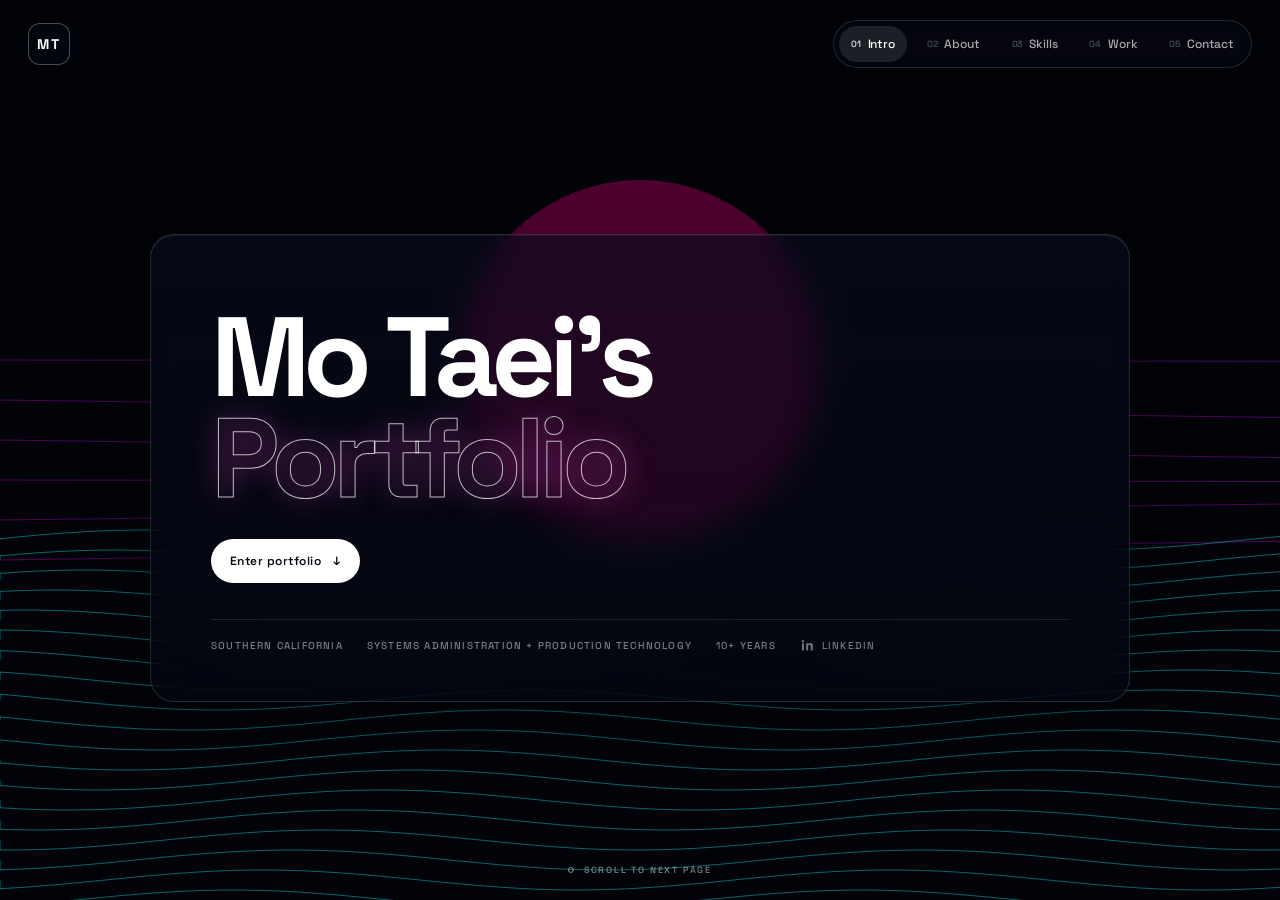
==== index.html @ 0216a967 "Update index.html" ====
<!DOCTYPE html>
<html lang="en">
<head>
  <meta charset="UTF-8">
  <meta name="viewport" content="width=device-width, initial-scale=1.0, viewport-fit=cover">
  <meta name="theme-color" content="#03040b">
  <meta name="description" content="Mo Taei's portfolio. Systems administration, creative technology, and production infrastructure.">
  <link rel="icon" href="favicon.ico" type="image/x-icon">
  <title>Mo Taei | Portfolio</title>
  <link rel="preconnect" href="https://fonts.googleapis.com">
  <link rel="preconnect" href="https://fonts.gstatic.com" crossorigin>
  <link href="https://fonts.googleapis.com/css2?family=DM+Sans:wght@400;500;600;700&family=Space+Grotesk:wght@400;500;600;700&display=swap" rel="stylesheet">
  <link rel="stylesheet" href="styles.css">
</head>
<body>
  <nav class="nav" aria-label="Primary navigation">
    <a class="nav-brand" href="#intro" aria-label="Mo Taei home">MT</a>
    <div class="nav-pages">
      <a class="active" href="#intro"><span>01</span>Intro</a>
      <a href="#about"><span>02</span>About</a>
      <a href="#skills"><span>03</span>Skills</a>
      <a href="#portfolio"><span>04</span>Work</a>
      <a href="#contact"><span>05</span>Contact</a>
    </div>
  </nav>

  <main class="container">
    <section class="section hero-section" id="intro">
      <canvas class="bgCanvas" data-bgtype="retrowaveIntro"></canvas>
      <div class="hero-card glass-card">
        <h1>Mo Taei's<br><em>Portfolio</em></h1>
        <div class="hero-links">
          <a class="btn btn-primary" href="#about">Enter portfolio <span>↓</span></a>
        </div>
        <div class="hero-footer"><span>Southern California</span><span>Systems Administration + Production Technology</span><span>10+ years</span><a class="linkedin-mini" href="https://www.linkedin.com/in/mtaei" target="_blank" rel="noopener" aria-label="LinkedIn"><svg viewBox="0 0 24 24" aria-hidden="true"><path d="M6.2 8.2H3.1V20h3.1V8.2ZM4.65 3.1a1.9 1.9 0 1 0 0 3.8 1.9 1.9 0 0 0 0-3.8ZM20.9 13.1c0-3.55-1.9-5.2-4.45-5.2-2.05 0-2.95 1.13-3.46 1.92V8.2H9.9V20H13v-6.04c0-1.59.3-3.13 2.27-3.13 1.94 0 1.97 1.82 1.97 3.25V20h3.1l.01-6.9Z"/></svg><span>LinkedIn</span></a></div>
      </div>
      <div class="page-cue"><span></span>SCROLL TO NEXT PAGE</div>
    </section>

    <section class="section about-section" id="about">
      <canvas class="bgCanvas" data-bgtype="quarterNeonWaves"></canvas>
      <div class="content-wrap about-grid">
        <div class="about-card glass-card reveal">
          <h2>About</h2>
          <p>Technology operations professional with nearly a decade of IT and technical support experience, including 5 years supporting production at DreamWorks Animation and current experience in the game industry with Take-Two Interactive (2K Games &amp; Zynga).</p>
          <p>
          My work has supported production across major DreamWorks Animation features,
          including <strong>The Bad Guys</strong>, <strong>Puss in Boots: The Last Wish</strong>,
          <strong>Ruby Gillman: Teenage Kraken</strong>, <strong>Trolls Band Together</strong>,
          <strong>Orion and the Dark</strong>, <strong>Kung Fu Panda 4</strong>,
          <strong>The Wild Robot</strong>, and <strong>The Bad Guys 2</strong>.
          I also contributed to an internal early storyboard preview and review for
          <strong>Shrek 5</strong>.
          </p>
          <p></p>
        </div>
        <div class="resume-card glass-card reveal">
          <div class="card-header"><strong>RESUME</strong></div>
          <iframe title="Resume preview" src="https://drive.google.com/file/d/1kXZ4fRPHzwVYPoiwU6MdOH0JkMkgQlUK/preview"></iframe>
        </div>
      </div>
      <div class="page-cue"><span></span>SKILLS</div>
    </section>

    <section class="section skills-section" id="skills">
      <canvas class="bgCanvas" data-bgtype="storybookSky"></canvas>
      <div class="content-wrap">
        <div class="skills-top reveal">
          <div>
            <h2>Skills</h2>
          </div>
        </div>
        <div class="skills-grid reveal">
          <article class="skill-card"><div class="skill-icon">⌘</div><div><h3>Systems</h3><p>Linux · Windows · macOS · Group Policy · Patch Management · JAMF · SCCM</p></div></article>
          <article class="skill-card"><div class="skill-icon">&lt;/&gt;</div><div><h3>Automation</h3><p>Python · PowerShell · Bash · C++ · Scripting · Workflow optimization</p></div></article>
          <article class="skill-card"><div class="skill-icon cloud-mark">☁</div><div><h3>Cloud</h3><p>AWS · Azure · Cloud administration · Identity · Migrations</p></div></article>
          <article class="skill-card"><div class="skill-icon">✦</div><div><h3>Creative Tech</h3><p>Unreal Engine · Maya · Houdini · Photoshop · Premiere Pro</p></div></article>
          <article class="skill-card"><div class="skill-icon">◫</div><div><h3>Web</h3><p>HTML · CSS · JavaScript · Responsive UI · Interactive experiences</p></div></article>
          <article class="skill-card"><div class="skill-icon">▣</div><div><h3>Production</h3><p>Confluence · Jira · Video pipelines · Studio support · Incident response</p></div></article>
        </div>
      </div>
      <div class="page-cue"><span></span>WORK</div>
    </section>

    <section class="section portfolio-section" id="portfolio">
      <div class="work-exhibit">
        <div class="work-title reveal"><h2>Work</h2></div>
        <div class="screening-room reveal">
          <article class="screen-card">
            <div class="screen-frame">
              <div class="screen-media"><iframe title="Environment Unreal project" src="https://www.youtube.com/embed/5TjLQM7S_hY" allowfullscreen></iframe></div>
            </div>
            <div class="screen-caption"><strong>Environment / Unreal</strong><span>01</span></div>
          </article>
          <article class="screen-card">
            <div class="screen-frame">
              <div class="screen-media"><iframe title="Creative pipeline project" src="https://www.youtube.com/embed/Mz3if2iNJPg" allowfullscreen></iframe></div>
            </div>
            <div class="screen-caption"><strong>Creative Pipeline</strong><span>02</span></div>
          </article>
          <article class="screen-card">
            <div class="screen-frame">
              <div class="screen-media"><iframe title="Technical experiment project" src="https://www.youtube.com/embed/zhL6NqpCXuE" allowfullscreen></iframe></div>
            </div>
            <div class="screen-caption"><strong>Technical Experiment</strong><span>03</span></div>
          </article>
        </div>
      </div>
      <div class="page-cue"><span></span>CONTACT</div>
    </section>

    <section class="section contact-section" id="contact">
      <canvas class="bgCanvas" data-bgtype="floatingPolys"></canvas>
      <div class="content-wrap contact-grid">
        <div class="contact-card glass-card reveal">
          <div class="contact-orbit" aria-hidden="true"><span></span><span></span><span></span></div>
          <h2>Contact</h2>
          <p class="contact-lede">Southern California · systems, production technology</p>
          <div class="contact-links">
            <a href="mailto:mtaei@icloud.com"><span>EMAIL</span><strong>mtaei@icloud.com</strong>↗</a>
            <a href="tel:+19495477659"><span>PHONE</span><strong>+1 (949) 547-7659</strong>↗</a>
            <a href="https://www.linkedin.com/in/mtaei" target="_blank" rel="noopener"><span>LINKEDIN</span><strong>linkedin.com/in/mtaei</strong>↗</a>
          </div>
        </div>
        <div class="map-card glass-card reveal">
          <div class="card-header"><strong>SOUTHERN CALIFORNIA</strong><span>BASE</span></div>
          <iframe title="Map of Los Angeles" src="https://maps.google.com/maps?q=Los%20Angeles&t=&z=10&ie=UTF8&iwloc=&output=embed"></iframe>
          <div class="map-note"><span></span> OPEN TO INTERESTING WORK</div>
        </div>
      </div>
    </section>

    <section class="section easter-section" id="easteregg" aria-label="Easter egg">
      <canvas id="tunnelCanvas"></canvas>
      <div class="egg-banner" role="group" aria-label="Tunnel speed controls">
        <button type="button" data-tunnel-control="slow" aria-label="Make the tunnel slower">← SLOWER</button>
        <span aria-hidden="true">SPEED</span>
        <button type="button" data-tunnel-control="fast" aria-label="Make the tunnel faster">FASTER →</button>
      </div>
    </section>
  </main>
  <script src="script.js"></script>
</body>
</html>
---- styles.css ----
*{margin:0;padding:0;box-sizing:border-box}
html,body{width:100%;height:100%;overflow:hidden;background:#03040b;color:#fff;font-family:'DM Sans',system-ui,sans-serif}
body{letter-spacing:-.01em}
a{color:inherit;text-decoration:none}
.container{height:100vh;width:100%;scroll-snap-type:y mandatory;overflow-y:auto;scroll-behavior:smooth}
.container::-webkit-scrollbar{width:7px}.container::-webkit-scrollbar-track{background:rgba(0,0,0,.2)}.container::-webkit-scrollbar-thumb{background:rgba(255,255,255,.2);border-radius:99px}
.section{position:relative;width:100vw;height:100vh;min-height:100vh;scroll-snap-align:start;display:flex;align-items:center;justify-content:center;overflow:hidden}
.bgCanvas{position:absolute;inset:0;width:100%;height:100%;z-index:0}
.nav{position:fixed;left:28px;right:28px;top:20px;z-index:50;height:48px;display:flex;align-items:center;justify-content:space-between;pointer-events:none}
.nav>*{pointer-events:auto}.nav-brand{width:42px;height:42px;border:1px solid rgba(255,255,255,.28);display:grid;place-items:center;border-radius:12px;background:rgba(6,10,24,.45);backdrop-filter:blur(14px);font:700 14px 'Space Grotesk',sans-serif;letter-spacing:.12em;box-shadow:0 8px 30px rgba(0,0,0,.2)}
.nav-pages{display:flex;gap:8px;padding:5px;background:rgba(7,10,23,.45);border:1px solid rgba(255,255,255,.13);border-radius:999px;backdrop-filter:blur(14px);box-shadow:0 12px 35px rgba(0,0,0,.2)}
.nav-pages a{font:500 12px 'Space Grotesk',sans-serif;color:rgba(255,255,255,.66);padding:10px 12px;border-radius:999px;transition:.25s ease;display:flex;gap:7px;align-items:center}.nav-pages a span{opacity:.45;font-size:9px}.nav-pages a:hover,.nav-pages a.active{background:rgba(255,255,255,.1);color:#fff}.nav-pages a.active span{opacity:.9}

.content-wrap{position:relative;z-index:2;width:min(1200px,90vw)}
.glass-card{background:linear-gradient(180deg,rgba(7,11,29,.66),rgba(4,6,17,.58));border:1px solid rgba(255,255,255,.14);box-shadow:0 24px 70px rgba(0,0,0,.32),inset 0 1px 0 rgba(255,255,255,.06);backdrop-filter:blur(16px);-webkit-backdrop-filter:blur(16px);border-radius:24px}
.hero-card{width:min(720px,82vw);padding:44px 48px;position:relative;z-index:3;transform:translateY(2vh)}
.eyebrow,.section-kicker{font:700 11px 'Space Grotesk',sans-serif;letter-spacing:.18em;text-transform:uppercase;color:rgba(255,255,255,.65)}.eyebrow{display:flex;gap:10px;align-items:center}.eyebrow span{color:#ff65dc}.hero-card h1{font:700 clamp(4rem,7.5vw,7.4rem)/.9 'Space Grotesk',sans-serif;letter-spacing:-.06em;margin:24px 0 20px}.hero-card h1 em,.skills-top h2 em,.about-card h2 em,.portfolio-heading h2 em,.contact-card h2 em{font-style:normal;color:transparent;-webkit-text-stroke:1px rgba(255,255,255,.72);text-shadow:0 0 30px rgba(255,80,215,.26)}
.hero-card p{font-size:18px;line-height:1.55;color:rgba(255,255,255,.72);max-width:590px}.hero-links{display:flex;gap:12px;margin-top:30px}.btn{padding:13px 18px;border-radius:999px;font:600 12px 'Space Grotesk',sans-serif;letter-spacing:.04em;display:inline-flex;gap:12px;align-items:center;border:1px solid rgba(255,255,255,.16)}.btn-primary{background:#fff;color:#090914}.btn-ghost{background:rgba(255,255,255,.07)}
.hero-footer{margin-top:36px;padding-top:18px;border-top:1px solid rgba(255,255,255,.11);display:flex;gap:24px;flex-wrap:wrap;font:500 10px 'Space Grotesk',sans-serif;letter-spacing:.12em;text-transform:uppercase;color:rgba(255,255,255,.48)}
.page-cue{position:absolute;bottom:24px;left:50%;transform:translateX(-50%);z-index:5;font:600 9px 'Space Grotesk',sans-serif;letter-spacing:.2em;color:rgba(255,255,255,.45);display:flex;gap:10px;align-items:center}.page-cue span{width:6px;height:6px;border-radius:50%;border:1px solid rgba(255,255,255,.5)}
.about-grid{display:grid;grid-template-columns:.8fr 1.2fr;gap:24px;align-items:stretch}.about-card{padding:40px}.about-card h2,.contact-card h2{font:700 clamp(2.8rem,4.7vw,5rem)/.94 'Space Grotesk',sans-serif;letter-spacing:-.05em;margin:18px 0 24px}.about-card p,.contact-card p{font-size:16px;line-height:1.65;color:rgba(255,255,255,.7);margin-top:12px}.text-link{display:inline-flex;gap:9px;margin-top:26px;padding-bottom:5px;border-bottom:1px solid rgba(255,255,255,.35);font:600 12px 'Space Grotesk',sans-serif;text-transform:uppercase;letter-spacing:.08em}
.resume-card{min-height:70vh;overflow:hidden;padding:0}.card-header{height:48px;padding:0 18px;display:flex;justify-content:space-between;align-items:center;border-bottom:1px solid rgba(255,255,255,.1);font:600 10px 'Space Grotesk',sans-serif;letter-spacing:.12em;color:rgba(255,255,255,.52)}.resume-card iframe{display:block;border:0;width:100%;height:calc(70vh - 48px);min-height:560px;background:#121212}
.skills-top{display:flex;align-items:end;justify-content:space-between;gap:40px;margin-bottom:28px}.skills-top h2,.portfolio-heading h2{font:700 clamp(3rem,5vw,5.5rem)/.92 'Space Grotesk',sans-serif;letter-spacing:-.055em;margin-top:12px}.skills-top>p,.portfolio-heading>p{max-width:420px;color:rgba(255,255,255,.68);font-size:16px;line-height:1.5}.skills-grid{display:grid;grid-template-columns:repeat(3,1fr);gap:12px}.skill-card{padding:22px 20px;border:1px solid rgba(255,255,255,.14);border-radius:18px;background:rgba(10,15,26,.6);backdrop-filter:blur(10px);min-height:142px;display:flex;gap:18px;box-shadow:0 10px 35px rgba(0,0,0,.15)}.skill-index{font:700 10px 'Space Grotesk',sans-serif;letter-spacing:.13em;color:#ffe26c;padding-top:3px}.skill-card h3{font:600 19px 'Space Grotesk',sans-serif;margin-bottom:8px}.skill-card p{font-size:13px;line-height:1.5;color:rgba(255,255,255,.62)}
.portfolio-wrap{width:min(1250px,92vw)}.portfolio-heading{display:flex;align-items:end;justify-content:space-between;gap:30px;margin-bottom:22px}.portfolio-grid{display:grid;grid-template-columns:1.45fr 1fr;gap:14px}.project-card{border:1px solid rgba(255,255,255,.13);background:rgba(8,6,18,.72);border-radius:20px;overflow:hidden;box-shadow:0 20px 60px rgba(0,0,0,.3);backdrop-filter:blur(10px)}.project-wide{grid-row:span 2}.project-media{aspect-ratio:16/9;background:#000}.project-media iframe{width:100%;height:100%;border:0;display:block}.project-info{display:flex;align-items:center;justify-content:space-between;padding:15px 17px;border-top:1px solid rgba(255,255,255,.1)}.project-info div{display:flex;align-items:center;gap:11px}.project-info span{font:600 9px 'Space Grotesk',sans-serif;letter-spacing:.12em;color:rgba(255,255,255,.45)}.project-info h3{font:600 15px 'Space Grotesk',sans-serif;color:#fff}
.contact-grid{display:grid;grid-template-columns:1fr 1.25fr;gap:24px;align-items:stretch}.contact-card{padding:40px}.contact-links{margin-top:26px;display:grid;gap:0}.contact-links a{display:grid;grid-template-columns:90px 1fr auto;align-items:center;padding:14px 0;border-top:1px solid rgba(255,255,255,.1);font-size:13px}.contact-links span{font:600 9px 'Space Grotesk',sans-serif;letter-spacing:.12em;color:rgba(255,255,255,.42)}.contact-links strong{font:600 14px 'Space Grotesk',sans-serif}.map-card{overflow:hidden;position:relative;padding:0}.map-card iframe{width:100%;height:100%;min-height:420px;border:0;display:block;filter:saturate(.55) contrast(1.08)}.map-note{position:absolute;left:18px;bottom:18px;background:rgba(6,8,18,.75);border:1px solid rgba(255,255,255,.14);padding:10px 12px;border-radius:999px;font:600 9px 'Space Grotesk',sans-serif;letter-spacing:.13em;backdrop-filter:blur(10px)}.map-note span{display:inline-block;width:6px;height:6px;border-radius:50%;background:#ffe66b;margin-right:8px;box-shadow:0 0 10px #ffe66b}
.easter-section{background:#020208}.easter-section canvas{position:absolute;inset:0;width:100%;height:100%}.egg-panel{position:relative;z-index:2;width:min(650px,85vw);text-align:center;padding:34px 32px;border:1px solid rgba(255,50,220,.38);background:rgba(10,0,20,.54);backdrop-filter:blur(10px);border-radius:22px;box-shadow:0 0 60px rgba(255,0,220,.12)}.egg-panel h2{font:700 clamp(2.8rem,5vw,5rem)/.9 'Space Grotesk',sans-serif;margin:14px 0}.egg-panel p{color:rgba(255,255,255,.68);line-height:1.6}.reveal{opacity:0;transform:translateY(18px);transition:opacity .7s ease,transform .7s ease}.reveal.visible{opacity:1;transform:none}
@media(max-width:900px){.nav{left:14px;right:14px}.nav-pages a{padding:8px 9px}.nav-pages a span{display:none}.hero-card{padding:34px 28px}.about-grid,.contact-grid{grid-template-columns:1fr}.resume-card{min-height:60vh}.resume-card iframe{height:58vh;min-height:420px}.skills-top,.portfolio-heading{display:block}.skills-top>p,.portfolio-heading>p{margin-top:12px}.skills-grid{grid-template-columns:repeat(2,1fr)}.portfolio-grid{grid-template-columns:1fr}.project-wide{grid-row:auto}.map-card iframe{min-height:360px}}
@media(max-width:620px){.nav-brand{display:none}.nav-pages{width:100%;justify-content:space-between}.nav-pages a{flex:1;justify-content:center;font-size:10px}.hero-card h1{font-size:3.5rem}.hero-card p{font-size:15px}.hero-footer{gap:12px}.about-card,.contact-card{padding:28px}.skills-grid{grid-template-columns:1fr}.skill-card{min-height:125px}.page-cue{display:none}.portfolio-heading h2{font-size:3rem}}

/* --- Refinement pass --- */
.eyebrow{gap:0}
.hero-card{width:min(980px,88vw);padding:48px 60px;}
.hero-card h1{font-size:clamp(4.8rem,8.8vw,8.5rem);}
.hero-card p{max-width:760px}
.hero-footer{align-items:center}
.linkedin-mini{display:inline-flex;align-items:center;gap:7px;color:rgba(255,255,255,.46);transition:.25s ease}
.linkedin-mini svg{width:15px;height:15px;fill:currentColor}
.linkedin-mini:hover{color:rgba(255,255,255,.86)}
.btn-ghost{display:none}
.about-card h2,.contact-card h2{font-size:clamp(4rem,6vw,6.3rem)}
.about-card h2{margin-bottom:28px}
.skills-top{margin-bottom:30px}
.skills-top h2{font-size:clamp(4rem,6vw,6.3rem);margin-top:8px}
.skills-grid{grid-template-columns:repeat(3,1fr);gap:16px}
.skill-card{position:relative;overflow:hidden;min-height:165px;padding:24px;background:linear-gradient(145deg,rgba(12,17,35,.82),rgba(8,11,27,.52));border-color:rgba(255,255,255,.11);transition:transform .25s ease,border-color .25s ease,background .25s ease}
.skill-card::before{content:"";position:absolute;width:150px;height:150px;right:-55px;top:-65px;border:1px solid rgba(255,230,108,.14);border-radius:50%;box-shadow:0 0 60px rgba(255,208,86,.05)}
.skill-card:hover{transform:translateY(-6px);border-color:rgba(255,225,108,.28);background:linear-gradient(145deg,rgba(18,23,48,.9),rgba(8,11,27,.62))}
.skill-icon{width:42px;height:42px;display:grid;place-items:center;flex:none;border-radius:12px;background:linear-gradient(145deg,rgba(255,255,255,.12),rgba(255,255,255,.04));border:1px solid rgba(255,255,255,.14);color:#ffe66b;font:700 17px 'Space Grotesk',sans-serif;box-shadow:inset 0 1px 0 rgba(255,255,255,.08),0 8px 25px rgba(0,0,0,.14)}
.cloud-mark{font-size:20px}
.skill-card>div:last-child{flex:1}
.skill-card h3{font-size:20px}
.skill-card p{font-size:13px;color:rgba(255,255,255,.66)}
.skill-tags{display:flex;flex-wrap:wrap;gap:6px;margin-top:14px}
.skill-tags span,.project-ribbon span{font:700 8px 'Space Grotesk',sans-serif;letter-spacing:.13em;color:rgba(255,255,255,.47);border:1px solid rgba(255,255,255,.1);padding:5px 7px;border-radius:999px}
.portfolio-section{align-items:center}
.portfolio-wrap{width:min(1320px,92vw)}
.portfolio-heading{margin-bottom:24px}
.portfolio-heading h2{font-size:clamp(3.8rem,5.8vw,6.2rem)}
.portfolio-heading>p{max-width:360px}
.portfolio-grid{grid-template-columns:1.35fr 1fr;grid-template-rows:auto auto;gap:16px}
.project-card{position:relative;border-radius:24px;background:rgba(7,7,17,.76);border-color:rgba(255,255,255,.14);transition:transform .3s ease,border-color .3s ease,box-shadow .3s ease}
.project-card:hover{transform:translateY(-5px);border-color:rgba(255,106,222,.34);box-shadow:0 25px 80px rgba(0,0,0,.38)}
.project-wide{grid-row:span 2}
.project-ribbon{position:absolute;z-index:3;top:12px;left:12px;display:flex;gap:6px}
.project-ribbon span{background:rgba(7,9,20,.72);backdrop-filter:blur(10px);color:rgba(255,255,255,.67)}
.project-info{align-items:flex-end;padding:18px 19px 20px}
.project-info div{display:block}
.project-info h3{font-size:17px;margin-bottom:5px}
.project-info p{font-size:12px;line-height:1.45;color:rgba(255,255,255,.5);max-width:460px}
.project-arrow{width:34px;height:34px;border-radius:50%;display:grid!important;place-items:center;background:rgba(255,255,255,.08);color:#fff!important;font-size:16px!important;letter-spacing:0!important}
.contact-section .contact-card{background:rgba(6,8,18,.42);border-color:rgba(255,255,255,.12)}
.contact-card h2{margin-bottom:22px}
.contact-card p{max-width:430px}
.contact-links a{transition:.25s ease;padding:16px 0}
.contact-links a:hover{padding-left:7px;color:#fff}
.map-card{border-radius:28px}
.map-note{display:none}
.easter-section{background:#010106}
.egg-panel{background:rgba(8,0,17,.35);border-color:rgba(255,70,230,.26);box-shadow:0 0 100px rgba(255,0,220,.10)}

@media(max-width:900px){
  .hero-card{padding:36px 32px}
  .hero-card h1{font-size:clamp(3.7rem,12vw,6rem)}
  .skills-grid{grid-template-columns:repeat(2,1fr)}
  .portfolio-grid{grid-template-columns:1fr}
  .project-wide{grid-row:auto}
}
@media(max-width:620px){
  .hero-card{width:91vw;padding:30px 24px}
  .hero-card h1{font-size:3.65rem}
  .hero-footer{display:grid;grid-template-columns:1fr 1fr;gap:10px}
  .linkedin-mini{grid-column:1/-1}
  .skills-grid{grid-template-columns:1fr}
  .portfolio-heading h2{font-size:3.5rem}
}

/* =========================================================
   ART-DIRECTION PASS 03
   Darker sky, slower atmosphere, rebuilt Work + Contact,
   minimal Easter egg, mobile-first controls.
   ========================================================= */

/* Keep page typography from repeating the same eyebrow + title twice. */
.about-card h2,
.skills-top h2,
.contact-card h2,
.portfolio-heading h2{margin-top:0}

/* --- Skills: lighthouse-at-night mood --- */
.skills-section{background:#070811}
.skills-top{margin-bottom:34px}
.skills-top h2{font-size:clamp(4.4rem,7vw,7rem);line-height:.88;letter-spacing:-.065em;text-shadow:0 12px 55px rgba(0,0,0,.28)}
.skill-card{min-height:172px;background:linear-gradient(145deg,rgba(8,12,28,.86),rgba(17,13,34,.76));border-color:rgba(255,255,255,.08);box-shadow:0 18px 48px rgba(0,0,0,.25)}
.skill-card::after{content:"";position:absolute;inset:auto -20% -55% -20%;height:80px;background:radial-gradient(ellipse,rgba(255,218,104,.10),transparent 62%);pointer-events:none}
.skill-icon{background:rgba(15,18,37,.9);border-color:rgba(255,221,116,.16);box-shadow:inset 0 1px 0 rgba(255,255,255,.06),0 10px 28px rgba(0,0,0,.28)}

/* --- Work: turn it into a curated exhibit, not a blog grid --- */
.portfolio-section{background:#07030c}
.portfolio-section .bgCanvas{opacity:.72}
.portfolio-wrap{width:min(1400px,94vw)}
.portfolio-heading{display:flex;align-items:flex-end;justify-content:space-between;margin-bottom:30px;gap:40px}
.portfolio-heading h2{font-size:clamp(5rem,10vw,10rem);line-height:.78;letter-spacing:-.08em}
.work-subtitle{display:flex;gap:8px;flex-wrap:wrap;max-width:430px;justify-content:flex-end;margin-bottom:8px}
.work-subtitle span{padding:8px 10px;border:1px solid rgba(255,255,255,.13);border-radius:999px;background:rgba(7,4,18,.58);backdrop-filter:blur(10px);font:700 8px 'Space Grotesk',sans-serif;letter-spacing:.16em;color:rgba(255,255,255,.52)}
.portfolio-grid{grid-template-columns:1.55fr .85fr;grid-template-rows:1fr 1fr;gap:18px;align-items:stretch}
.project-card{border-radius:28px;background:rgba(4,4,11,.78);border-color:rgba(255,255,255,.11);box-shadow:0 24px 90px rgba(0,0,0,.38);}
.project-card::before{content:"";position:absolute;inset:0;background:linear-gradient(140deg,rgba(255,255,255,.035),transparent 38%,rgba(255,55,220,.055));pointer-events:none}
.project-wide{grid-row:1 / span 2}
.project-wide .project-media{height:100%;min-height:0;aspect-ratio:auto}
.project-wide .project-info{position:absolute;left:0;right:0;bottom:0;z-index:4;background:linear-gradient(180deg,transparent,rgba(4,4,10,.94) 28%);padding:76px 24px 24px;border-top:0}
.project-accent .project-media{aspect-ratio:16/10}
.project-info h3{font-size:18px;letter-spacing:-.025em}
.project-info p{font-size:12px;max-width:520px}
.project-ribbon{top:16px;left:16px}
.project-ribbon span{background:rgba(5,6,14,.72);border-color:rgba(255,255,255,.12)}
.project-arrow{background:rgba(255,255,255,.10);border:1px solid rgba(255,255,255,.08)}
.project-card:hover .project-arrow{background:#fff;color:#0a0710!important;transform:translate(2px,-2px)}

/* --- Contact: make it feel like a terminal / signal room --- */
.contact-section{background:#04050a}
.contact-section .bgCanvas{opacity:.5}
.contact-grid{width:min(1280px,92vw);grid-template-columns:.95fr 1.35fr;gap:18px;align-items:stretch}
.contact-card{min-height:560px;padding:52px;overflow:hidden;position:relative;background:linear-gradient(145deg,rgba(8,12,24,.87),rgba(4,7,15,.70));border-color:rgba(255,255,255,.09)}
.contact-card::before{content:"";position:absolute;inset:-35% -10% auto auto;width:360px;height:360px;border:1px solid rgba(255,225,107,.12);border-radius:50%;box-shadow:0 0 100px rgba(255,205,84,.05);pointer-events:none}
.contact-card::after{content:"";position:absolute;left:0;right:0;bottom:0;height:180px;background:linear-gradient(180deg,transparent,rgba(120,50,255,.08));pointer-events:none}
.contact-card h2{position:relative;z-index:2;font-size:clamp(4.6rem,7vw,7.4rem);margin-bottom:16px}
.contact-lede{position:relative;z-index:2;font-size:16px!important;max-width:430px!important;color:rgba(255,255,255,.58)!important}
.contact-links{position:relative;z-index:2;margin-top:42px}
.contact-links a{grid-template-columns:95px 1fr auto;padding:18px 0;border-color:rgba(255,255,255,.08)}
.contact-links strong{font-size:15px}
.contact-orbit{position:absolute;right:46px;top:55px;width:92px;height:92px;border:1px solid rgba(255,220,90,.18);border-radius:50%;transform:rotate(-18deg)}
.contact-orbit::before,.contact-orbit::after{content:"";position:absolute;inset:14px;border:1px solid rgba(255,255,255,.10);border-radius:50%}
.contact-orbit::after{inset:44px;border-color:rgba(255,221,105,.24)}
.contact-orbit span{position:absolute;width:5px;height:5px;background:#ffe26c;border-radius:50%;box-shadow:0 0 15px rgba(255,226,108,.8)}
.contact-orbit span:nth-child(1){left:13px;top:18px}.contact-orbit span:nth-child(2){right:9px;top:44px}.contact-orbit span:nth-child(3){left:39px;bottom:8px}
.contact-orbit span:nth-child(4){left:8px;bottom:25px}
.map-card{min-height:560px;background:rgba(7,8,15,.7);border-color:rgba(255,255,255,.09)}
.map-card::after{content:"SC / 33.62°N 117.18°W";position:absolute;right:18px;bottom:18px;padding:9px 11px;border:1px solid rgba(255,255,255,.12);border-radius:999px;background:rgba(4,6,12,.78);backdrop-filter:blur(10px);font:700 8px 'Space Grotesk',sans-serif;letter-spacing:.13em;color:rgba(255,255,255,.46)}
.map-card iframe{min-height:560px;filter:grayscale(.75) saturate(.35) brightness(.72) contrast(1.12)}

/* --- Easter egg: minimal, mysterious, closer to the old version --- */
.easter-section{background:#000105}
.egg-panel{width:auto;min-width:260px;padding:22px 26px;background:rgba(2,3,10,.46);border-color:rgba(255,60,229,.16);box-shadow:0 0 90px rgba(255,0,220,.07);border-radius:18px}
.egg-kicker{font:700 9px 'Space Grotesk',sans-serif;letter-spacing:.22em;color:rgba(255,255,255,.42)}
.egg-signal{display:flex;justify-content:center;align-items:center;gap:9px;margin:13px 0 12px}
.egg-signal i{width:7px;height:7px;border-radius:2px;background:#ff47df;box-shadow:0 0 13px rgba(255,71,223,.62);transform:rotate(45deg);animation:eggPulse 2.8s ease-in-out infinite}
.egg-signal i:nth-child(2){animation-delay:.25s}.egg-signal i:nth-child(3){animation-delay:.5s}.egg-signal i:nth-child(4){animation-delay:.75s}
.egg-panel p{font:700 8px 'Space Grotesk',sans-serif;letter-spacing:.16em;color:rgba(255,255,255,.38);margin:0}
.egg-touch{display:none;gap:10px;justify-content:center;margin-top:15px}
.egg-touch button{width:48px;height:42px;border:1px solid rgba(255,255,255,.16);border-radius:12px;background:rgba(255,255,255,.06);color:#fff;font:600 20px 'DM Sans',sans-serif;touch-action:none}
.egg-touch button:active{background:rgba(255,255,255,.14);transform:scale(.97)}
@keyframes eggPulse{0%,100%{opacity:.3;transform:rotate(45deg) scale(.8)}50%{opacity:1;transform:rotate(45deg) scale(1.2)}}

/* Slower, darker mobile sky without making it feel dead. */
@media(max-width:900px){
  .portfolio-heading{display:flex;align-items:flex-end}
  .portfolio-heading h2{font-size:clamp(4.8rem,12vw,7rem)}
  .work-subtitle{max-width:330px}
  .portfolio-grid{grid-template-columns:1fr;grid-template-rows:auto}
  .project-wide{grid-row:auto}
  .project-wide .project-media{aspect-ratio:16/9;min-height:auto}
  .project-wide .project-info{position:relative;background:rgba(4,4,10,.86);padding:18px 19px 20px}
  .contact-grid{grid-template-columns:1fr}
  .contact-card,.map-card{min-height:420px}
  .map-card iframe{min-height:420px}
}
@media(max-width:620px){
  .nav{top:12px}
  .nav-pages{gap:2px;padding:3px}
  .nav-pages a{padding:8px 5px;font-size:9px}
  .hero-card{width:92vw}
  .hero-footer{grid-template-columns:1fr;gap:11px}
  .linkedin-mini{grid-column:auto}
  .skills-top h2{font-size:4.6rem}
  .skill-card{min-height:142px;padding:20px}
  .portfolio-heading{display:block;margin-bottom:20px}
  .portfolio-heading h2{font-size:5.2rem}
  .work-subtitle{justify-content:flex-start;margin-top:14px}
  .project-info h3{font-size:16px}
  .contact-card{min-height:500px;padding:34px 26px}
  .contact-card h2{font-size:4.7rem}
  .contact-orbit{right:28px;top:35px;transform:scale(.72) rotate(-18deg)}
  .contact-links a{grid-template-columns:72px 1fr auto;gap:8px}
  .contact-links strong{font-size:13px;overflow-wrap:anywhere}
  .map-card,.map-card iframe{min-height:320px}
  .egg-panel{bottom:8vh;transform:none;width:78vw;min-width:0;padding:16px 18px}
  .egg-touch{display:flex}
  .egg-panel p{font-size:7px}
}

/* =========================================================
   FINAL ART DIRECTION: Work becomes a cinematic exhibit.
   Easter egg returns to dense gold starfield + hidden geometry.
   ========================================================= */
.portfolio-section{background:#100016}
.portfolio-section .bgCanvas{opacity:.94}
.work-exhibit{width:min(1420px,92vw);position:relative;z-index:2;padding-top:4vh}
.work-stamp{display:flex;align-items:baseline;gap:15px;margin-bottom:26px;letter-spacing:.04em}
.work-stamp span{font:700 11px 'Space Grotesk',sans-serif;color:#ffe26f;letter-spacing:.18em}
.work-stamp strong{font:700 clamp(4rem,7.4vw,7.4rem)/.82 'Space Grotesk',sans-serif;letter-spacing:-.08em}
.work-stamp small{font:700 9px 'Space Grotesk',sans-serif;color:rgba(255,255,255,.36);letter-spacing:.18em;margin-left:auto}
.work-rail{display:grid;grid-template-columns:1.28fr .86fr .86fr;gap:14px;align-items:end}
.work-piece{position:relative;overflow:hidden;border:1px solid rgba(255,255,255,.12);border-radius:26px;background:rgba(3,4,12,.86);box-shadow:0 30px 90px rgba(0,0,0,.42),inset 0 1px 0 rgba(255,255,255,.05);transform:translateY(0);transition:transform .45s ease,box-shadow .45s ease,border-color .45s ease}
.work-piece:hover{transform:translateY(-8px);border-color:rgba(255,221,105,.34);box-shadow:0 42px 110px rgba(0,0,0,.55),0 0 55px rgba(255,210,82,.08)}
.work-piece:nth-child(2){margin-bottom:28px}.work-piece:nth-child(3){margin-bottom:56px}
.work-piece-main{min-height:550px}.work-piece:not(.work-piece-main){min-height:420px}
.work-media{position:relative;aspect-ratio:16/10;background:#000;overflow:hidden}
.work-piece-main .work-media{aspect-ratio:16/9}
.work-media::after{content:"";position:absolute;inset:0;background:linear-gradient(180deg,rgba(7,3,15,.02),rgba(4,2,10,.08) 56%,rgba(3,2,9,.78));pointer-events:none}
.work-media iframe{position:absolute;inset:0;width:100%;height:100%;border:0;display:block;filter:saturate(.92) contrast(1.05)}
.work-copy{padding:18px 20px 20px;position:relative;z-index:2;background:linear-gradient(180deg,rgba(8,4,16,.94),rgba(4,3,10,.98))}
.work-copy span{font:700 8px 'Space Grotesk',sans-serif;letter-spacing:.18em;color:#ffe36b}
.work-copy h3{font:700 clamp(1.35rem,2vw,2.2rem)/1 'Space Grotesk',sans-serif;letter-spacing:-.04em;margin:8px 0 7px}
.work-copy p{font:500 12px/1.5 'DM Sans',sans-serif;color:rgba(255,255,255,.5);max-width:560px}
.work-index{position:absolute;top:14px;left:14px;z-index:4;padding:7px 9px;border:1px solid rgba(255,255,255,.16);border-radius:999px;background:rgba(7,4,15,.72);backdrop-filter:blur(10px);font:700 8px 'Space Grotesk',sans-serif;letter-spacing:.16em;color:rgba(255,255,255,.58)}
.work-scanline{height:1px;margin-top:22px;background:linear-gradient(90deg,transparent,rgba(255,225,108,.65),rgba(255,72,218,.36),transparent);box-shadow:0 0 18px rgba(255,218,92,.18)}

/* Dense, warm hidden tunnel. */
.easter-section{background:#000106}
.egg-panel{width:auto;min-width:250px;padding:18px 24px;background:rgba(2,3,10,.28);border:1px solid rgba(255,225,92,.14);box-shadow:0 0 100px rgba(255,213,77,.08);border-radius:18px}
.egg-kicker{font:700 9px 'Space Grotesk',sans-serif;letter-spacing:.24em;color:rgba(255,227,112,.56)}
.egg-signal{display:flex;justify-content:center;align-items:center;gap:10px;margin:13px 0 8px}
.egg-signal i{width:7px;height:7px;border-radius:2px;background:#ffe36e;box-shadow:0 0 12px rgba(255,227,110,.75);transform:rotate(45deg);animation:eggPulse 3.8s ease-in-out infinite}
.egg-signal i:nth-child(2){animation-delay:.3s}.egg-signal i:nth-child(3){animation-delay:.6s}.egg-signal i:nth-child(4){animation-delay:.9s}
.egg-panel p{font:700 8px 'Space Grotesk',sans-serif;letter-spacing:.16em;color:rgba(255,255,255,.32);margin:0}
@keyframes eggPulse{0%,100%{opacity:.24;transform:rotate(45deg) scale(.82)}50%{opacity:1;transform:rotate(45deg) scale(1.18)}}

@media(max-width:900px){
  .work-rail{grid-template-columns:1fr;gap:14px}.work-piece,.work-piece:nth-child(2),.work-piece:nth-child(3){margin-bottom:0}.work-piece-main,.work-piece:not(.work-piece-main){min-height:auto}.work-stamp small{display:none}.work-exhibit{padding-top:2vh}
}
@media(max-width:620px){
  .work-stamp{gap:9px;margin-bottom:15px}.work-stamp strong{font-size:4.5rem}.work-copy{padding:15px 16px 18px}.work-copy h3{font-size:1.4rem}.work-copy p{font-size:11px}.work-index{top:10px;left:10px}
}

/* V6 polish: strip utility copy from Work and restore a richer gold tunnel. */
.portfolio-section{background:
  radial-gradient(900px 500px at 50% 18%, rgba(255,55,219,.16), transparent 65%),
  radial-gradient(700px 500px at 82% 78%, rgba(255,209,90,.10), transparent 70%),
  linear-gradient(180deg,#140016 0%,#08030b 100%);
overflow:hidden}
.portfolio-section::before{content:"";position:absolute;inset:0;pointer-events:none;background:linear-gradient(90deg,transparent,rgba(255,255,255,.02),transparent)}
.portfolio-section .work-glow{position:absolute;border-radius:50%;filter:blur(70px);pointer-events:none}
.portfolio-section .work-glow-a{width:42vw;height:42vw;left:-18vw;top:38%;background:rgba(255,40,220,.08)}
.portfolio-section .work-glow-b{width:34vw;height:34vw;right:-12vw;top:8%;background:rgba(255,215,100,.07)}
.work-title{margin-bottom:28px}
.work-title h2{font:700 clamp(4rem,8vw,8rem)/.82 'Space Grotesk',sans-serif;letter-spacing:-.08em;margin:0;color:#fff}
.work-rail{grid-template-columns:1.35fr .85fr .85fr;gap:18px;align-items:end}
.work-piece{background:rgba(5,4,12,.9);border-color:rgba(255,255,255,.12);border-radius:22px}
.work-piece-main{min-height:0}
.work-piece:not(.work-piece-main){min-height:0}
.work-piece:nth-child(2),.work-piece:nth-child(3){margin-bottom:0}
.work-media{aspect-ratio:16/9}
.work-copy{padding:14px 16px 17px;background:linear-gradient(180deg,rgba(7,3,15,.96),rgba(3,2,8,.99))}
.work-copy h3{margin:0;font-size:1.15rem;color:#fff}
.work-copy span,.work-copy p,.work-index,.work-stamp,.work-scanline{display:none !important}
@media(max-width:900px){.work-rail{grid-template-columns:1fr}.work-title h2{font-size:4.6rem}}
@media(max-width:620px){.work-title{margin-bottom:18px}.work-title h2{font-size:4rem}.work-copy h3{font-size:1.05rem}}

/* Bring the hidden tunnel back toward the original bright-gold particle field. */
.easter-section{background:#020105}
#tunnelCanvas{background:#020105}


/* FINAL WORK PASS: equal-size cinematic cards, no utility clutter. */
.portfolio-section{
  background:
    radial-gradient(900px 520px at 16% 36%, rgba(255,75,220,.12), transparent 68%),
    radial-gradient(760px 520px at 84% 66%, rgba(255,220,100,.09), transparent 70%),
    linear-gradient(180deg,#150017 0%,#09030e 100%);
}
.portfolio-section::before{content:"";position:absolute;inset:0;pointer-events:none;background:linear-gradient(115deg,transparent 0 35%,rgba(255,255,255,.018) 50%,transparent 65%)}
.work-glow{display:none!important}
.work-exhibit{width:min(1400px,92vw);position:relative;z-index:2;padding-top:2vh}
.work-title{margin:0 0 30px}
.work-title h2{font:700 clamp(4.8rem,8vw,8rem)/.82 'Space Grotesk',sans-serif;letter-spacing:-.09em;color:#fff;margin:0}
.work-gallery{display:grid;grid-template-columns:repeat(3,minmax(0,1fr));gap:18px;align-items:start}
.work-card{position:relative;overflow:hidden;border:1px solid rgba(255,255,255,.13);border-radius:24px;background:rgba(4,4,11,.88);box-shadow:0 28px 90px rgba(0,0,0,.42),inset 0 1px 0 rgba(255,255,255,.05);transition:transform .35s ease,border-color .35s ease,box-shadow .35s ease}
.work-card::before{content:"";position:absolute;inset:0;pointer-events:none;background:linear-gradient(135deg,rgba(255,255,255,.035),transparent 34%,rgba(255,213,87,.04))}
.work-card::after{content:"";position:absolute;left:18px;right:18px;top:14px;height:1px;background:linear-gradient(90deg,rgba(255,221,100,0),rgba(255,221,100,.55),rgba(255,221,100,0));opacity:.45}
.work-card:hover{transform:translateY(-6px);border-color:rgba(255,221,100,.28);box-shadow:0 38px 110px rgba(0,0,0,.55),0 0 45px rgba(255,210,80,.07)}
.work-media{aspect-ratio:16/9;background:#000;overflow:hidden}
.work-media iframe{position:absolute;inset:0;width:100%;height:100%;border:0;display:block;filter:saturate(.96) contrast(1.04)}
.work-copy{padding:15px 17px 18px;background:linear-gradient(180deg,rgba(8,5,15,.96),rgba(3,2,8,.99));border-top:1px solid rgba(255,255,255,.08)}
.work-copy h3{margin:0;font:600 17px/1.2 'Space Grotesk',sans-serif;color:#fff;letter-spacing:-.02em}
.work-gallery::before{content:"";position:absolute;left:-30px;top:54%;width:8px;height:8px;border-radius:50%;background:#ffe269;box-shadow:0 0 24px rgba(255,226,105,.85);opacity:.7}

/* The first-build Easter egg: dense gold particles, no radial spokes or floating geometry. */
.easter-section{background:#05070d!important}
.egg-panel{width:min(570px,90vw);padding:24px 28px;text-align:left;border:1px solid rgba(246,207,105,.18);border-radius:22px;background:rgba(4,10,19,.58);box-shadow:0 24px 70px rgba(0,0,0,.28);backdrop-filter:blur(15px)}
.egg-kicker{font:700 9px 'Space Grotesk',sans-serif;letter-spacing:.22em;color:rgba(255,255,255,.42)}
.egg-signal{justify-content:flex-start;margin:12px 0 11px;gap:8px}
.egg-signal i{width:6px;height:6px;border-radius:50%;background:#f6cf69;box-shadow:0 0 12px rgba(246,207,105,.68);transform:none;animation:eggPulseGold 2.8s ease-in-out infinite}
.egg-signal i:nth-child(2){animation-delay:.25s}.egg-signal i:nth-child(3){animation-delay:.5s}.egg-signal i:nth-child(4){animation-delay:.75s}
.egg-panel p{font:700 8px 'Space Grotesk',sans-serif;letter-spacing:.16em;color:rgba(247,244,236,.38);margin:0}
@keyframes eggPulseGold{0%,100%{opacity:.28;transform:scale(.78)}50%{opacity:1;transform:scale(1.18)}}
@media(max-width:900px){.work-gallery{grid-template-columns:1fr;gap:14px}.work-exhibit{padding-top:2vh}.work-title{margin-bottom:18px}}
@media(max-width:620px){.work-title h2{font-size:4.4rem}.work-copy h3{font-size:15px}.work-card{border-radius:20px}.egg-panel{width:82vw;padding:18px 20px}}

/* V8: final direction for Work + original-feeling Easter egg controls. */
.portfolio-section{
  background:
    radial-gradient(1000px 500px at 50% 50%, rgba(255,205,92,.055), transparent 66%),
    linear-gradient(180deg,#07070d 0%,#100016 48%,#05050a 100%);
}
.portfolio-section::before{
  content:"";position:absolute;inset:0;pointer-events:none;opacity:.45;
  background:repeating-linear-gradient(180deg,transparent 0 8px,rgba(255,255,255,.014) 9px,transparent 10px);
}
.work-exhibit{width:min(1500px,92vw);position:relative;z-index:2}
.work-title{margin:0 0 28px;text-align:center}
.work-title h2{font:700 clamp(4.6rem,8vw,8rem)/.82 'Space Grotesk',sans-serif;letter-spacing:-.09em;color:#fff;margin:0}
.screening-room{display:grid;grid-template-columns:repeat(3,minmax(0,1fr));gap:22px;align-items:start}
.screen-card{position:relative;min-width:0}
.screen-frame{padding:10px;border:1px solid rgba(255,255,255,.12);border-radius:18px;background:linear-gradient(145deg,#15151c,#07070c);box-shadow:0 24px 70px rgba(0,0,0,.48),inset 0 1px 0 rgba(255,255,255,.06);transition:transform .4s ease,box-shadow .4s ease,border-color .4s ease}
.screen-card::before{content:"";position:absolute;inset:-9px -6px auto;height:1px;background:linear-gradient(90deg,transparent,rgba(255,226,106,.45),transparent);opacity:.65}
.screen-media{aspect-ratio:16/9;background:#000;border-radius:10px;overflow:hidden;position:relative}
.screen-media::after{content:"";position:absolute;inset:0;pointer-events:none;box-shadow:inset 0 0 50px rgba(0,0,0,.28)}
.screen-media iframe{position:absolute;inset:0;width:100%;height:100%;border:0;display:block}
.screen-caption{display:flex;justify-content:space-between;align-items:center;padding:13px 4px 0;color:rgba(255,255,255,.75)}
.screen-caption strong{font:600 15px 'Space Grotesk',sans-serif;letter-spacing:-.02em}
.screen-caption span{font:700 8px 'Space Grotesk',sans-serif;letter-spacing:.16em;color:rgba(255,225,108,.55)}
.screen-card:hover .screen-frame{transform:translateY(-6px);border-color:rgba(255,226,106,.28);box-shadow:0 32px 90px rgba(0,0,0,.6),0 0 42px rgba(255,215,86,.08)}
.screen-card:nth-child(2){transform:translateY(22px)}
.screen-card:nth-child(2):hover{transform:translateY(16px)}
.work-footlights{display:flex;justify-content:center;gap:42px;margin-top:42px;opacity:.65}
.work-footlights i{width:5px;height:5px;border-radius:50%;background:#f6cf69;box-shadow:0 0 16px rgba(246,207,105,.7);animation:footlightPulse 3.8s ease-in-out infinite}
.work-footlights i:nth-child(2){animation-delay:.35s}.work-footlights i:nth-child(3){animation-delay:.7s}.work-footlights i:nth-child(4){animation-delay:1.05s}.work-footlights i:nth-child(5){animation-delay:1.4s}.work-footlights i:nth-child(6){animation-delay:1.75s}.work-footlights i:nth-child(7){animation-delay:2.1s}.work-footlights i:nth-child(8){animation-delay:2.45s}.work-footlights i:nth-child(9){animation-delay:2.8s}
@keyframes footlightPulse{0%,100%{opacity:.22;transform:scale(.85)}50%{opacity:1;transform:scale(1.15)}}

/* Restore the simple original banner: only direction, no extra text. */
.egg-banner{position:relative;z-index:3;padding:12px 18px;border:1px solid rgba(246,207,105,.18);border-radius:999px;background:rgba(4,7,13,.52);box-shadow:0 0 40px rgba(246,207,105,.05);backdrop-filter:blur(8px);font:700 10px 'Space Grotesk',sans-serif;letter-spacing:.18em;color:rgba(246,207,105,.72);text-align:center}
.easter-section{background:#05070d!important}
.egg-touch{position:absolute;z-index:4;bottom:22px;left:50%;transform:translateX(-50%);display:none;gap:10px}
.egg-touch button{width:46px;height:40px;border:1px solid rgba(246,207,105,.22);border-radius:12px;background:rgba(4,7,13,.6);color:#f6cf69;font:700 18px 'DM Sans',sans-serif;touch-action:none}
@media(max-width:900px){.screening-room{grid-template-columns:1fr;gap:16px}.screen-card:nth-child(2),.screen-card:nth-child(2):hover{transform:none}.work-footlights{gap:24px;margin-top:28px}.egg-banner{font-size:9px;padding:10px 14px}}
@media(max-width:620px){.work-title{margin-bottom:20px}.work-title h2{font-size:4.5rem}.screen-frame{padding:7px;border-radius:15px}.screen-media{border-radius:8px}.screen-caption{padding-top:10px}.screen-caption strong{font-size:14px}.work-footlights{gap:16px}.egg-touch{display:flex}}

/* V9: cleaner screening-room Work page and actually usable tunnel controls. */
.portfolio-section{background:
  radial-gradient(900px 420px at 50% 44%, rgba(255,208,92,.045), transparent 68%),
  linear-gradient(180deg,#09060e 0%,#100018 54%,#05050a 100%);
}
.portfolio-section::before{opacity:.3;background:repeating-linear-gradient(180deg,transparent 0 11px,rgba(255,255,255,.012) 12px,transparent 13px)}
.work-exhibit{width:min(1320px,90vw);padding-top:4vh}
.work-title{text-align:left;margin:0 0 36px;padding-bottom:20px;border-bottom:1px solid rgba(255,255,255,.09)}
.work-title h2{font-size:clamp(4.2rem,7vw,7rem);letter-spacing:-.095em}
.screening-room{grid-template-columns:repeat(3,minmax(0,1fr));gap:28px;align-items:start}
.screen-card{transform:none!important}
.screen-card::before{display:none}
.screen-frame{padding:8px;border:1px solid rgba(255,255,255,.10);border-radius:18px;background:#08080d;box-shadow:0 20px 55px rgba(0,0,0,.5),inset 0 1px 0 rgba(255,255,255,.035);transition:transform .35s ease,border-color .35s ease,box-shadow .35s ease}
.screen-card:hover .screen-frame{transform:translateY(-4px);border-color:rgba(255,255,255,.18);box-shadow:0 28px 72px rgba(0,0,0,.58),inset 0 1px 0 rgba(255,255,255,.05)}
.screen-media{aspect-ratio:16/9;border-radius:10px}
.screen-media::after{box-shadow:inset 0 0 34px rgba(0,0,0,.22)}
.screen-caption{padding:14px 2px 0;display:block}
.screen-caption strong{display:block;font-size:16px;letter-spacing:-.025em;color:rgba(255,255,255,.88)}
.screen-caption span{display:none}
.work-footlights{display:none!important}

.egg-banner{position:absolute;left:50%;bottom:28px;transform:translateX(-50%);z-index:5;display:flex;align-items:center;gap:12px;padding:6px 8px;border:1px solid rgba(246,207,105,.16);border-radius:999px;background:rgba(4,7,13,.64);box-shadow:0 14px 40px rgba(0,0,0,.24);backdrop-filter:blur(9px);white-space:nowrap}
.egg-banner button{appearance:none;border:0;background:transparent;color:rgba(246,207,105,.82);font:700 10px/1 'Space Grotesk',sans-serif;letter-spacing:.16em;padding:10px 12px;border-radius:999px;cursor:pointer;touch-action:manipulation;-webkit-tap-highlight-color:transparent}
.egg-banner button:hover,.egg-banner button:focus-visible{background:rgba(246,207,105,.08);color:#ffe891;outline:none}
.egg-banner button:active{transform:translateY(1px);background:rgba(246,207,105,.12)}
.egg-banner span{font:700 8px/1 'Space Grotesk',sans-serif;letter-spacing:.22em;color:rgba(255,255,255,.28)}
.egg-touch{display:none!important}
@media(max-width:900px){
  .work-exhibit{width:min(92vw,900px);padding-top:2vh}
  .work-title{margin-bottom:22px}
  .screening-room{grid-template-columns:1fr;gap:18px}
  .screen-frame{padding:7px}
  .screen-caption{padding-top:9px}
  .egg-banner{bottom:18px;gap:5px;padding:5px 6px}
}
@media(max-width:620px){
  .work-title h2{font-size:4.2rem}
  .screen-caption strong{font-size:15px}
  .egg-banner{width:calc(100% - 28px);justify-content:space-between}
  .egg-banner button{font-size:9px;padding:10px 9px}
  .egg-banner span{font-size:7px}
}

/* V10: mobile layout repair. Long sections are allowed to grow instead of clipping their content. */
@media (max-width: 900px){
  html,body{overflow:hidden}
  .container{height:100dvh;min-height:100dvh;overflow-y:auto;overflow-x:hidden;scroll-snap-type:y proximity;-webkit-overflow-scrolling:touch}
  .section{width:100%;height:auto;min-height:100dvh;overflow:hidden;align-items:flex-start;padding:88px 0 76px}
  .hero-section{height:100dvh;min-height:100dvh;padding:0;align-items:center}
  .hero-card{width:min(92vw,760px);padding:34px 28px;transform:none}
  .hero-card h1{font-size:clamp(3.2rem,12vw,5.5rem);line-height:.9;margin:20px 0 18px}
  .hero-card p{font-size:15px;line-height:1.5}
  .hero-footer{margin-top:26px;gap:10px 16px;line-height:1.45}
  .hero-footer span,.hero-footer a{max-width:100%}
  .hero-footer span:nth-child(2){flex-basis:100%}
  .about-section,.skills-section,.portfolio-section,.contact-section{justify-content:flex-start}
  .about-grid,.contact-grid{width:min(92vw,760px);grid-template-columns:1fr;gap:16px}
  .about-card,.contact-card{padding:26px}
  .about-card h2,.contact-card h2{font-size:clamp(3.6rem,13vw,5.5rem);margin:10px 0 20px}
  .about-card p,.contact-card p{font-size:15px;line-height:1.58}
  .resume-card{min-height:72vh}
  .resume-card iframe{height:calc(72vh - 48px);min-height:520px}
  .skills-top{width:min(92vw,760px);margin-bottom:22px}
  .skills-top h2{font-size:clamp(3.8rem,14vw,6rem);margin-top:0}
  .skills-grid{width:min(92vw,760px);grid-template-columns:1fr;gap:12px}
  .skill-card{min-height:0;padding:20px 18px;gap:14px}
  .skill-card p{font-size:13px}
  .portfolio-section{min-height:100dvh}
  .work-exhibit{width:min(92vw,860px);padding-top:0}
  .work-title{margin-bottom:18px;padding-bottom:16px}
  .work-title h2{font-size:clamp(4rem,15vw,6.5rem)}
  .screening-room{width:100%;grid-template-columns:1fr;gap:18px}
  .screen-frame{padding:6px;border-radius:15px}
  .screen-media{border-radius:8px}
  .screen-caption{padding-top:8px}
  .screen-caption strong{font-size:14px}
  .contact-card,.map-card{width:100%}
  .map-card{min-height:54vh}
  .map-card iframe{height:54vh;min-height:360px}
  .map-note{left:12px;bottom:12px;font-size:8px;max-width:calc(100% - 24px)}
  .easter-section{height:100dvh;min-height:100dvh;padding:0;align-items:center;justify-content:center}
  .egg-banner{bottom:max(14px,env(safe-area-inset-bottom));width:min(calc(100% - 24px),420px);justify-content:space-between;gap:2px;padding:5px 6px}
  .egg-banner button{flex:1;min-height:42px;font-size:9px;padding:10px 7px}
  .egg-banner span{padding:0 4px;font-size:7px;white-space:nowrap}
  .nav{top:max(10px,env(safe-area-inset-top));left:10px;right:10px;height:44px}
  .nav-pages{width:100%;gap:2px;padding:4px}
  .nav-pages a{min-width:0;padding:8px 4px;font-size:10px;gap:0;justify-content:center}
  .page-cue{display:none}
}

@media (max-width: 620px){
  .nav-pages a{font-size:9px;padding:8px 2px}
  .hero-card{width:calc(100% - 24px);padding:28px 22px;border-radius:20px}
  .hero-card h1{font-size:clamp(3rem,15vw,4.4rem)}
  .hero-card p{font-size:14px}
  .hero-footer{font-size:9px;letter-spacing:.09em}
  .about-card,.contact-card{padding:22px;border-radius:20px}
  .about-card h2,.contact-card h2{font-size:clamp(3.2rem,15vw,4.6rem)}
  .resume-card{min-height:76vh}
  .resume-card iframe{height:calc(76vh - 48px);min-height:500px}
  .skill-card h3{font-size:18px}
  .skill-card p{font-size:12px}
  .skill-tags{flex-wrap:wrap}
  .work-exhibit{width:calc(100% - 24px)}
  .work-title h2{font-size:4.2rem}
  .screen-frame{padding:5px;border-radius:13px}
  .screen-caption strong{font-size:13px}
  .contact-links a{grid-template-columns:72px 1fr auto;gap:8px}
  .contact-links strong{font-size:12px;overflow-wrap:anywhere}
  .map-card{min-height:48vh}
  .map-card iframe{height:48vh;min-height:320px}
  .egg-banner{width:calc(100% - 16px);border-radius:18px}
  .egg-banner button{font-size:8px;letter-spacing:.11em;min-height:44px}
  .egg-banner span{font-size:6px;letter-spacing:.14em}
}

/* Final mobile scale refinement */
@media (max-width: 620px){
  .section{padding-top:72px;padding-bottom:60px}
  .hero-card{padding:24px 20px}
  .hero-card h1{font-size:clamp(2.5rem,13vw,3.8rem);margin:16px 0 14px}
  .hero-card p{font-size:13px;line-height:1.48}
  .hero-footer{font-size:8px;gap:8px 12px}

  .about-card,.contact-card{padding:20px}
  .about-card h2,.contact-card h2{font-size:clamp(2.7rem,12vw,3.8rem);margin:8px 0 16px}
  .about-card p,.contact-card p{font-size:14px;line-height:1.52}
  .resume-card{min-height:70vh}
  .resume-card iframe{height:calc(70vh - 40px);min-height:440px}

  .skills-top{margin-bottom:16px}
  .skills-top h2{font-size:clamp(3rem,12vw,4.6rem)}
  .skills-grid{gap:10px}
  .skill-card{padding:16px 15px;gap:11px;border-radius:16px}
  .skill-card h3{font-size:16px}
  .skill-card p{font-size:11px;line-height:1.4}
  .skill-card .skill-tags{gap:5px}
  .skill-card .skill-tags span{font-size:8px;padding:5px 7px}

  .work-exhibit{width:calc(100% - 28px);padding-top:0}
  .work-title{margin-bottom:14px}
  .work-title h2{font-size:3.5rem;letter-spacing:-.08em}
  .screening-room{gap:14px}
  .screen-frame{padding:4px;border-radius:11px}
  .screen-caption{padding-top:8px}
  .screen-caption strong{font-size:12px}
  .screen-caption small{font-size:8px}

  .contact-links a{grid-template-columns:60px 1fr auto;padding:10px 0}
  .contact-links strong{font-size:11px}
  .map-card{min-height:44vh}
  .map-card iframe{height:44vh;min-height:290px}

  .egg-banner{width:calc(100% - 20px)}
  .egg-banner button{min-height:40px;font-size:8px;padding:9px 6px}
  .egg-banner span{font-size:6px}
}
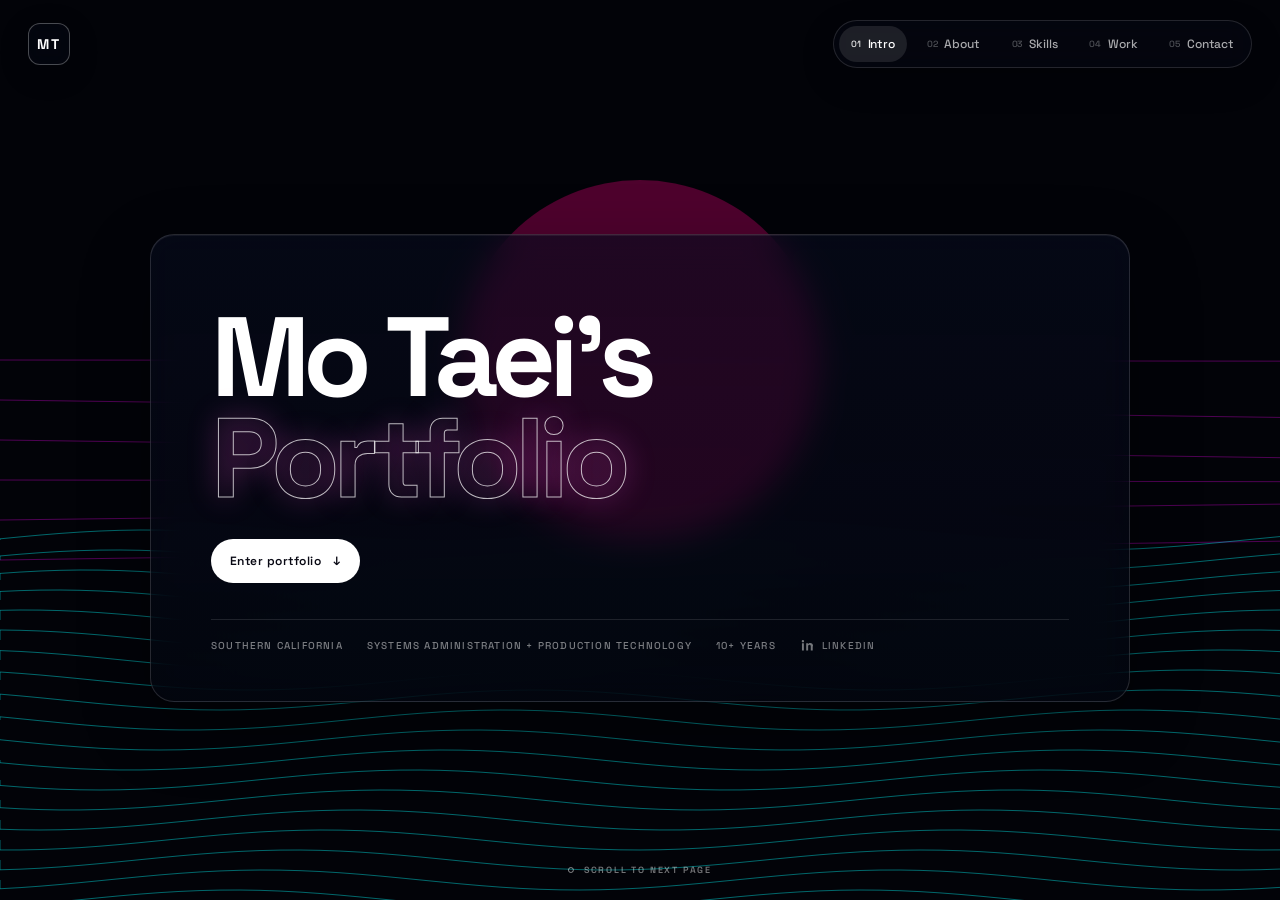
==== commit 16e7d2fb: "Update index.html" ====
--- a/index.html
+++ b/index.html
@@ -88,19 +88,19 @@
         <div class="screening-room reveal">
           <article class="screen-card">
             <div class="screen-frame">
-              <div class="screen-media"><iframe title="Environment Unreal project" src="https://www.youtube.com/embed/5TjLQM7S_hY" allowfullscreen></iframe></div>
+              <div class="screen-media"><iframe title="Unreal project" src="https://www.youtube.com/embed/5TjLQM7S_hY" allowfullscreen></iframe></div>
             </div>
             <div class="screen-caption"><strong>Environment / Unreal</strong><span>01</span></div>
           </article>
           <article class="screen-card">
             <div class="screen-frame">
-              <div class="screen-media"><iframe title="Creative pipeline project" src="https://www.youtube.com/embed/Mz3if2iNJPg" allowfullscreen></iframe></div>
+              <div class="screen-media"><iframe title="Unreal project" src="https://www.youtube.com/embed/Mz3if2iNJPg" allowfullscreen></iframe></div>
             </div>
             <div class="screen-caption"><strong>Creative Pipeline</strong><span>02</span></div>
           </article>
           <article class="screen-card">
             <div class="screen-frame">
-              <div class="screen-media"><iframe title="Technical experiment project" src="https://www.youtube.com/embed/zhL6NqpCXuE" allowfullscreen></iframe></div>
+              <div class="screen-media"><iframe title="Unreal project" src="https://www.youtube.com/embed/zhL6NqpCXuE" allowfullscreen></iframe></div>
             </div>
             <div class="screen-caption"><strong>Technical Experiment</strong><span>03</span></div>
           </article>
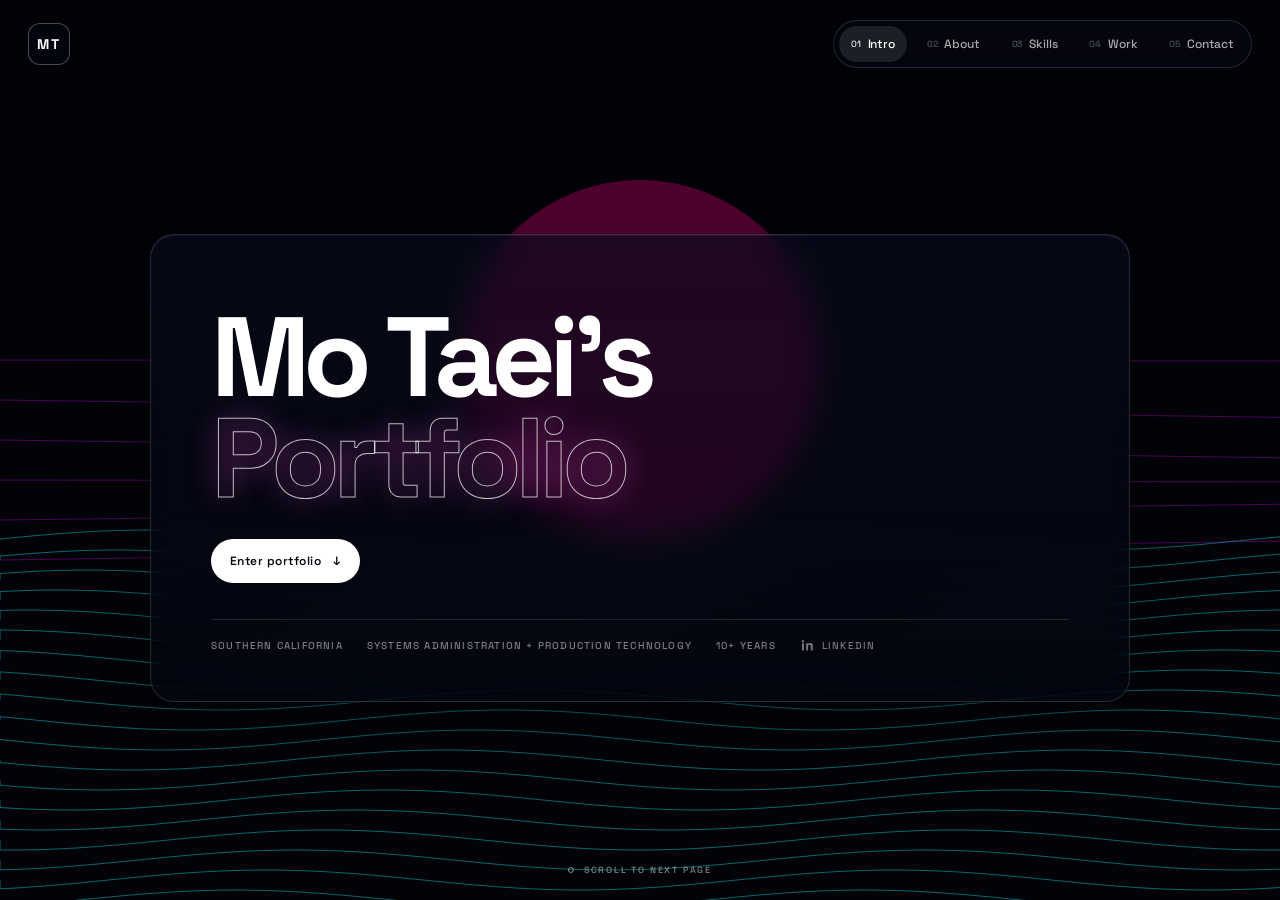
==== commit 74bef7c7: "Update index.html" ====
--- a/index.html
+++ b/index.html
@@ -90,19 +90,16 @@
             <div class="screen-frame">
               <div class="screen-media"><iframe title="Unreal project" src="https://www.youtube.com/embed/5TjLQM7S_hY" allowfullscreen></iframe></div>
             </div>
-            <div class="screen-caption"><strong>Environment / Unreal</strong><span>01</span></div>
           </article>
           <article class="screen-card">
             <div class="screen-frame">
               <div class="screen-media"><iframe title="Unreal project" src="https://www.youtube.com/embed/Mz3if2iNJPg" allowfullscreen></iframe></div>
             </div>
-            <div class="screen-caption"><strong>Creative Pipeline</strong><span>02</span></div>
           </article>
           <article class="screen-card">
             <div class="screen-frame">
               <div class="screen-media"><iframe title="Unreal project" src="https://www.youtube.com/embed/zhL6NqpCXuE" allowfullscreen></iframe></div>
             </div>
-            <div class="screen-caption"><strong>Technical Experiment</strong><span>03</span></div>
           </article>
         </div>
       </div>
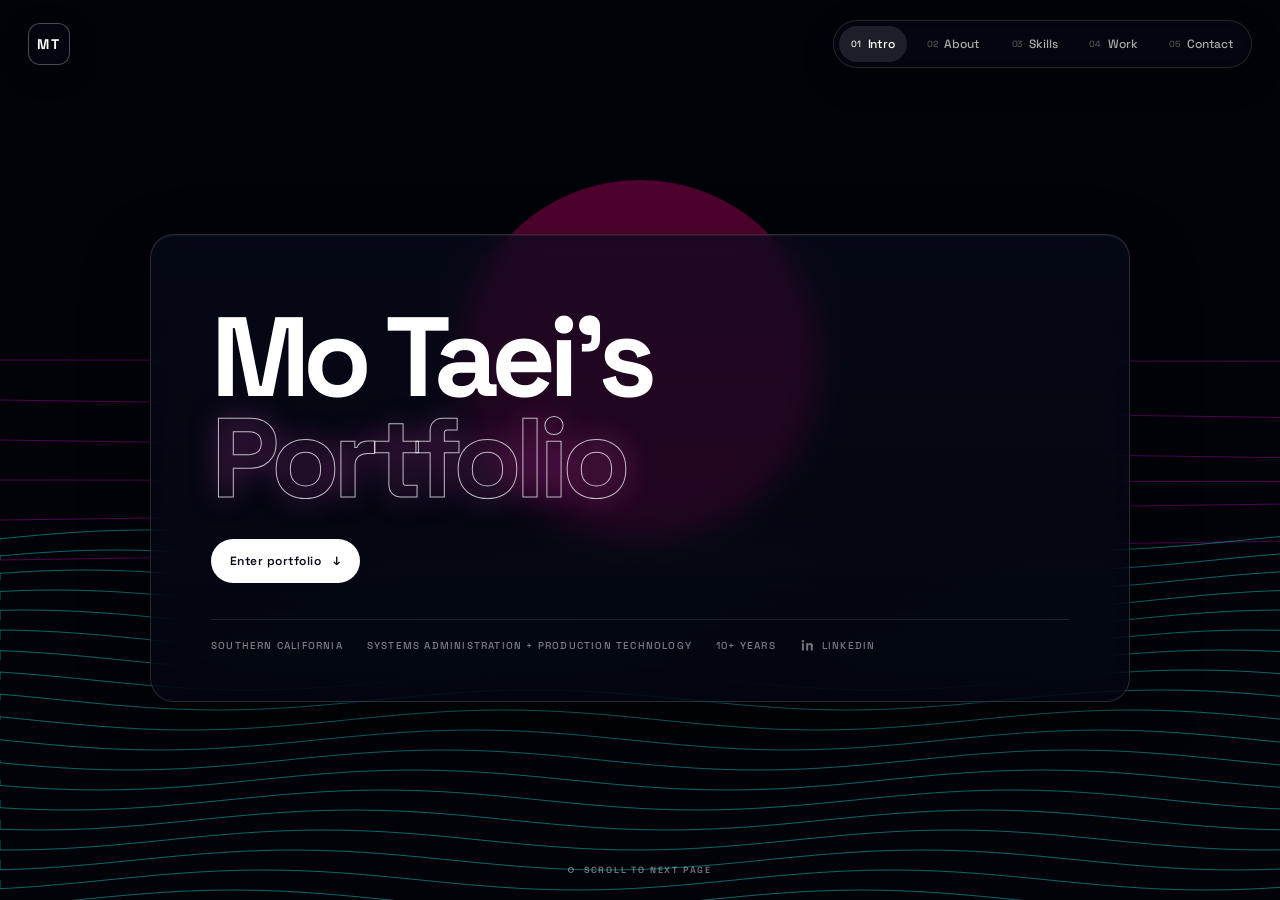
==== commit fcdf913e: "mob" ====
--- a/index.html
+++ b/index.html
@@ -83,6 +83,7 @@
     </section>
 
     <section class="section portfolio-section" id="portfolio">
+      <canvas class="bgCanvas work-gallery-canvas" data-bgtype="workGallery" aria-hidden="true"></canvas>
       <div class="work-exhibit">
         <div class="work-title reveal"><h2>Work</h2></div>
         <div class="screening-room reveal">
--- a/styles.css
+++ b/styles.css
@@ -355,12 +355,85 @@
 @media(max-width:900px){.screening-room{grid-template-columns:1fr;gap:16px}.screen-card:nth-child(2),.screen-card:nth-child(2):hover{transform:none}.work-footlights{gap:24px;margin-top:28px}.egg-banner{font-size:9px;padding:10px 14px}}
 @media(max-width:620px){.work-title{margin-bottom:20px}.work-title h2{font-size:4.5rem}.screen-frame{padding:7px;border-radius:15px}.screen-media{border-radius:8px}.screen-caption{padding-top:10px}.screen-caption strong{font-size:14px}.work-footlights{gap:16px}.egg-touch{display:flex}}
 
-/* V9: cleaner screening-room Work page and actually usable tunnel controls. */
-.portfolio-section{background:
-  radial-gradient(900px 420px at 50% 44%, rgba(255,208,92,.045), transparent 68%),
-  linear-gradient(180deg,#09060e 0%,#100018 54%,#05050a 100%);
-}
-.portfolio-section::before{opacity:.3;background:repeating-linear-gradient(180deg,transparent 0 11px,rgba(255,255,255,.012) 12px,transparent 13px)}
+/* Cinematic Work gallery: dark technical exhibition space */
+.portfolio-section{
+  isolation:isolate;
+  background:
+    radial-gradient(760px 420px at 50% 42%, rgba(255,225,145,.075), transparent 62%),
+    radial-gradient(480px 360px at 50% 50%, rgba(91,120,170,.08), transparent 72%),
+    linear-gradient(180deg,#07080c 0%,#0a0d12 48%,#030509 100%);
+}
+.portfolio-section::before{
+  content:"";
+  position:absolute;
+  inset:0;
+  z-index:0;
+  pointer-events:none;
+  opacity:.68;
+  background:
+    linear-gradient(90deg, rgba(0,0,0,.92) 0%, rgba(0,0,0,.52) 10%, transparent 25%, transparent 75%, rgba(0,0,0,.52) 90%, rgba(0,0,0,.92) 100%),
+    linear-gradient(180deg,rgba(0,0,0,.12),transparent 28%,transparent 68%,rgba(0,0,0,.58));
+}
+.portfolio-section::after{
+  content:"";
+  position:absolute;
+  left:-8%;
+  right:-8%;
+  bottom:-3%;
+  height:58%;
+  z-index:0;
+  pointer-events:none;
+  transform:perspective(520px) rotateX(58deg);
+  transform-origin:center bottom;
+  background:
+    linear-gradient(to top,rgba(246,207,105,.05),transparent 42%),
+    repeating-linear-gradient(90deg,transparent 0 84px,rgba(255,255,255,.035) 85px,transparent 86px),
+    repeating-linear-gradient(180deg,transparent 0 54px,rgba(255,255,255,.026) 55px,transparent 56px);
+  mask-image:linear-gradient(to top,black 0%,rgba(0,0,0,.75) 45%,transparent 100%);
+  animation:workFloorDrift 18s linear infinite;
+}
+.portfolio-section .work-exhibit{
+  position:relative;
+  z-index:3;
+}
+.portfolio-section .work-exhibit::before,
+.portfolio-section .work-exhibit::after{
+  content:"";
+  position:absolute;
+  z-index:-1;
+  pointer-events:none;
+}
+/* Side-wall infrastructure / rack silhouettes */
+.portfolio-section .work-exhibit::before{
+  inset:12% auto auto -7vw;
+  width:30vw;
+  height:58vh;
+  opacity:.36;
+  background:
+    repeating-linear-gradient(180deg,transparent 0 10px,rgba(255,255,255,.035) 11px,transparent 12px),
+    linear-gradient(90deg,rgba(0,0,0,.9),rgba(15,20,27,.42),rgba(0,0,0,0));
+  transform:perspective(700px) rotateY(12deg);
+  filter:blur(.3px);
+}
+.portfolio-section .work-exhibit::after{
+  top:10%;
+  left:50%;
+  width:4px;
+  height:4px;
+  border-radius:50%;
+  background:#ffe38a;
+  box-shadow:
+    0 0 18px 6px rgba(255,220,120,.12),
+    -30vw 8vh 0 -1px rgba(255,220,120,.45),
+    -30vw 14vh 0 -1px rgba(255,220,120,.28),
+    30vw 13vh 0 -1px rgba(255,220,120,.38),
+    30vw 20vh 0 -1px rgba(255,220,120,.22);
+  opacity:.8;
+  animation:workDust 7s ease-in-out infinite alternate;
+}
+@keyframes workFloorDrift{from{background-position:0 0,0 0,0 0}to{background-position:0 0,86px 0,0 56px}}
+@keyframes workDust{from{transform:translate3d(-10px,4px,0);opacity:.35}to{transform:translate3d(12px,-3px,0);opacity:.85}}
+
 .work-exhibit{width:min(1320px,90vw);padding-top:4vh}
 .work-title{text-align:left;margin:0 0 36px;padding-bottom:20px;border-bottom:1px solid rgba(255,255,255,.09)}
 .work-title h2{font-size:clamp(4.2rem,7vw,7rem);letter-spacing:-.095em}
@@ -512,3 +585,216 @@
   .egg-banner button{min-height:40px;font-size:8px;padding:9px 6px}
   .egg-banner span{font-size:6px}
 }
+
+/* FINAL MOBILE VIEWPORT FIX: use the stable small viewport so browser UI changes
+   do not resize sections and reveal a black strip at the bottom. */
+@media (max-width: 900px) {
+  html, body { height: 100%; min-height: 100%; overflow: hidden; }
+  .container {
+    width: 100%;
+    height: 100svh;
+    min-height: 100svh;
+    max-height: 100svh;
+    overflow-x: hidden;
+    overflow-y: auto;
+  }
+  .section {
+    width: 100%;
+    min-width: 0;
+    min-height: 100svh;
+    height: auto;
+    box-sizing: border-box;
+  }
+  .hero-section,
+  .easter-section { height: 100svh; min-height: 100svh; }
+  #easteregg { padding-bottom: 0; }
+}
+@media (max-width: 620px) {
+  .container { height: 100svh; min-height: 100svh; max-height: 100svh; }
+  .section, .hero-section, .easter-section { min-height: 100svh; }
+}
+
+/* Mobile content centering */
+@media (max-width: 900px) {
+  .section {
+    align-items: center;
+    justify-content: center;
+  }
+
+  .hero-section,
+  .portfolio-section,
+  .contact-section,
+  .skills-section,
+  .about-section {
+    display: flex;
+    align-items: center;
+    justify-content: center;
+  }
+
+  .content-wrap,
+  .work-exhibit,
+  .skills-top,
+  .skills-grid,
+  .about-grid,
+  .contact-grid,
+  .screening-room {
+    margin-left: auto;
+    margin-right: auto;
+  }
+}
+
+@media (max-width: 620px){
+  .portfolio-section::after{
+    height:46%;
+    left:-32%;
+    right:-32%;
+    transform:perspective(420px) rotateX(61deg);
+    opacity:.72;
+  }
+  .portfolio-section .work-exhibit::before{
+    left:-28vw;
+    width:52vw;
+    height:48vh;
+    opacity:.24;
+  }
+  .portfolio-section .work-exhibit::after{
+    box-shadow:
+      0 0 16px 5px rgba(255,220,120,.1),
+      -26vw 10vh 0 -1px rgba(255,220,120,.38),
+      26vw 18vh 0 -1px rgba(255,220,120,.28);
+  }
+}
+
+
+/* WORK PAGE: luminous cinematic gallery */
+.portfolio-section{
+  position:relative;
+  isolation:isolate;
+  overflow:hidden;
+  background:
+    radial-gradient(45vw 35vw at 50% 40%,rgba(255,218,115,.10),transparent 68%),
+    radial-gradient(40vw 38vw at 12% 35%,rgba(255,32,221,.10),transparent 70%),
+    radial-gradient(38vw 36vw at 88% 28%,rgba(56,190,255,.08),transparent 72%),
+    linear-gradient(180deg,#010207 0%,#08030e 50%,#010207 100%);
+}
+.portfolio-section .work-gallery-canvas{
+  position:absolute; inset:0; width:100%; height:100%;
+  z-index:0; pointer-events:none; opacity:1;
+}
+.portfolio-section::before{
+  content:""; position:absolute; inset:0; z-index:1; pointer-events:none;
+  background:
+    radial-gradient(60% 55% at 50% 45%,transparent 25%,rgba(0,0,0,.16) 78%,rgba(0,0,0,.52) 100%),
+    linear-gradient(90deg,rgba(0,0,0,.32),transparent 20%,transparent 80%,rgba(0,0,0,.32));
+}
+.portfolio-section::after{
+  content:""; position:absolute; z-index:1; pointer-events:none;
+  left:-12%; right:-12%; bottom:-24%; height:52%;
+  transform:perspective(780px) rotateX(66deg); transform-origin:50% 100%;
+  background:
+    repeating-linear-gradient(90deg,transparent 0 74px,rgba(255,219,110,.045) 75px,transparent 77px),
+    repeating-linear-gradient(180deg,transparent 0 53px,rgba(100,118,255,.035) 54px,transparent 56px);
+  box-shadow:0 -35px 80px rgba(255,35,220,.05);
+}
+.work-exhibit{
+  position:relative; z-index:3; width:min(1500px,92vw);
+  padding-top:1vh;
+  filter:drop-shadow(0 26px 75px rgba(0,0,0,.42));
+}
+.work-title{
+  position:relative; margin:0 0 30px; text-align:center;
+}
+.work-title h2{
+  display:inline-block; position:relative;
+  font:700 clamp(4.6rem,8vw,8rem)/.82 'Space Grotesk',sans-serif;
+  letter-spacing:-.09em; color:#fff; margin:0;
+  text-shadow:0 0 22px rgba(255,255,255,.08),0 0 48px rgba(255,218,115,.10);
+}
+.work-title h2::after{
+  content:""; position:absolute; left:12%; right:12%; bottom:-11px; height:2px;
+  background:linear-gradient(90deg,transparent,rgba(255,220,112,.72),transparent);
+  box-shadow:0 0 18px rgba(255,219,112,.38);
+}
+.work-title::before,.work-title::after{
+  content:""; position:absolute; top:50%; width:min(24vw,300px); height:1px;
+  background:linear-gradient(90deg,transparent,rgba(255,221,113,.35),transparent);
+  box-shadow:0 0 14px rgba(255,221,113,.18);
+}
+.work-title::before{right:calc(50% + 155px)}
+.work-title::after{left:calc(50% + 155px)}
+.screening-room{
+  display:grid; grid-template-columns:repeat(3,minmax(0,1fr));
+  gap:22px; align-items:start;
+}
+.screen-card{position:relative;min-width:0;transition:transform .45s cubic-bezier(.2,.8,.2,1)}
+.screen-card:nth-child(1){transform:translateY(18px)}
+.screen-card:nth-child(2){transform:translateY(-3px)}
+.screen-card:nth-child(3){transform:translateY(26px)}
+.screen-card::before{
+  content:""; position:absolute; inset:-14px; z-index:-1; border-radius:28px;
+  background:
+    radial-gradient(circle at 20% 25%,rgba(255,46,222,.28),transparent 48%),
+    radial-gradient(circle at 85% 28%,rgba(67,193,255,.22),transparent 44%),
+    radial-gradient(circle at 52% 100%,rgba(255,218,113,.18),transparent 48%);
+  filter:blur(20px); opacity:.48;
+}
+.screen-card::after{
+  content:""; position:absolute; top:-13px; right:18px; width:6px; height:6px;
+  border-radius:50%; background:#ffe16f;
+  box-shadow:0 0 10px #ffe16f,0 0 24px rgba(255,45,220,.6),0 0 34px rgba(77,187,255,.28);
+}
+.screen-frame{
+  position:relative; padding:8px; border-radius:20px;
+  border:1px solid rgba(255,255,255,.16);
+  background:linear-gradient(145deg,rgba(23,23,34,.94),rgba(4,5,12,.96));
+  box-shadow:0 30px 88px rgba(0,0,0,.56),0 0 35px rgba(124,68,255,.08),inset 0 1px 0 rgba(255,255,255,.08);
+  transition:transform .45s ease,box-shadow .45s ease,border-color .45s ease;
+}
+.screen-frame::before{
+  content:""; position:absolute; top:-9px; left:15%; right:15%; height:1px;
+  background:linear-gradient(90deg,transparent,rgba(255,221,112,.76),transparent);
+  box-shadow:0 0 14px rgba(255,220,110,.42);
+}
+.screen-media{
+  position:relative; overflow:hidden; aspect-ratio:16/9;
+  border-radius:12px; background:#000;
+  box-shadow:inset 0 0 40px rgba(0,0,0,.4);
+}
+.screen-media::before{
+  content:""; position:absolute; inset:0; z-index:2; pointer-events:none;
+  background:linear-gradient(180deg,rgba(255,255,255,.025),transparent 34%,rgba(0,0,0,.12)),
+             radial-gradient(circle at 50% 40%,transparent 38%,rgba(0,0,0,.25));
+}
+.screen-media iframe{position:absolute;inset:0;width:100%;height:100%;border:0;display:block;filter:saturate(1.08) contrast(1.04)}
+.screen-card:hover .screen-frame{
+  transform:translateY(-8px) scale(1.012);
+  border-color:rgba(255,222,113,.40);
+  box-shadow:0 40px 112px rgba(0,0,0,.64),0 0 70px rgba(255,215,92,.12),0 0 30px rgba(255,46,220,.08);
+}
+@media(max-width:900px){
+  .work-title::before,.work-title::after{width:15vw}
+  .work-title::before{right:calc(50% + 115px)}
+  .work-title::after{left:calc(50% + 115px)}
+  .screening-room{grid-template-columns:1fr;gap:18px}
+  .screen-card:nth-child(1),.screen-card:nth-child(2),.screen-card:nth-child(3){transform:none}
+  .portfolio-section::after{opacity:.58}
+}
+@media(max-width:620px){
+  .portfolio-section{
+    background:
+      radial-gradient(75vw 46vw at 50% 34%,rgba(255,216,112,.10),transparent 68%),
+      radial-gradient(70vw 52vw at 10% 28%,rgba(255,32,221,.10),transparent 72%),
+      linear-gradient(180deg,#010207 0%,#09040f 58%,#010207 100%);
+  }
+  .portfolio-section::after{left:-45%;right:-45%;bottom:-6%;height:35%;opacity:.72}
+  .work-exhibit{width:calc(100% - 26px)}
+  .work-title{margin-bottom:20px}
+  .work-title::before,.work-title::after{width:10vw}
+  .work-title::before{right:calc(50% + 92px)}
+  .work-title::after{left:calc(50% + 92px)}
+  .work-title h2{font-size:3.8rem}
+  .screening-room{gap:14px}
+  .screen-card::before{inset:-8px;filter:blur(15px);opacity:.4}
+  .screen-frame{padding:5px;border-radius:15px}
+  .screen-media{border-radius:9px}
+}
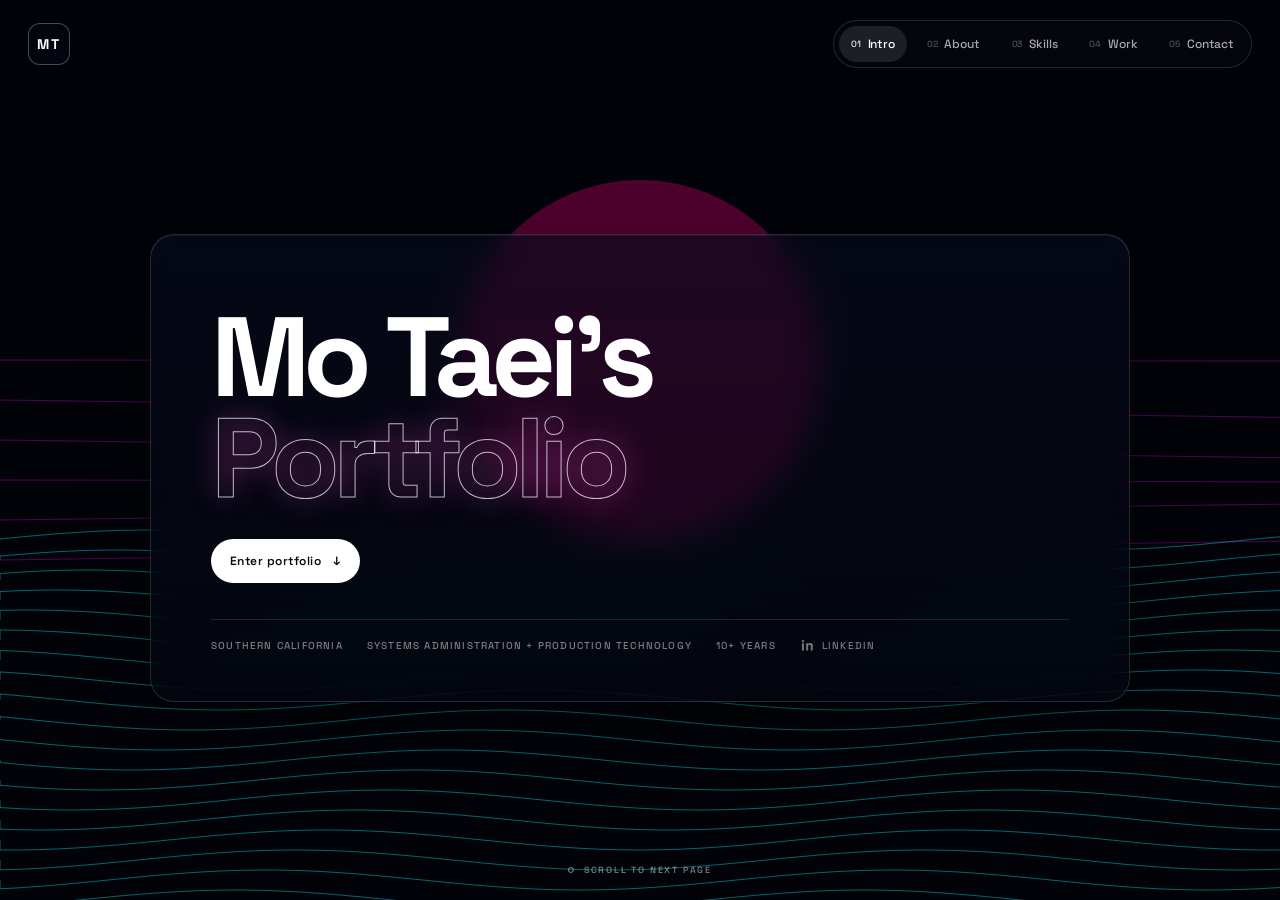
==== commit e3df8d05: "chanbfes" ====
--- a/index.html
+++ b/index.html
@@ -108,22 +108,66 @@
     </section>
 
     <section class="section contact-section" id="contact">
-      <canvas class="bgCanvas" data-bgtype="floatingPolys"></canvas>
-      <div class="content-wrap contact-grid">
+      <canvas class="bgCanvas contact-gallery-canvas" data-bgtype="contactGallery" aria-hidden="true"></canvas>
+
+      <div class="contact-scene" aria-hidden="true">
+        <div class="contact-ring contact-ring-a"></div>
+        <div class="contact-ring contact-ring-b"></div>
+        <div class="contact-ring contact-ring-c"></div>
+        <div class="contact-beam contact-beam-a"></div>
+        <div class="contact-beam contact-beam-b"></div>
+        <div class="contact-node node-a"><i></i></div>
+        <div class="contact-node node-b"><i></i></div>
+        <div class="contact-node node-c"><i></i></div>
+        <div class="contact-crosshair"></div>
+      </div>
+
+      <div class="content-wrap contact-grid contact-grid-v2">
         <div class="contact-card glass-card reveal">
+          <div class="contact-meta"><span>05 / CONTACT</span><span>SC / 33.62°N 117.18°W</span></div>
+          <div class="contact-signal"><i></i><span>CHANNEL OPEN</span></div>
           <div class="contact-orbit" aria-hidden="true"><span></span><span></span><span></span></div>
-          <h2>Contact</h2>
-          <p class="contact-lede">Southern California · systems, production technology</p>
+          <h2>Let's<br><em>build</em><br>something.</h2>
+          <p class="contact-lede">Systems, production technology, interactive work, and the infrastructure behind creative teams.</p>
+
           <div class="contact-links">
-            <a href="mailto:mtaei@icloud.com"><span>EMAIL</span><strong>mtaei@icloud.com</strong>↗</a>
-            <a href="tel:+19495477659"><span>PHONE</span><strong>+1 (949) 547-7659</strong>↗</a>
-            <a href="https://www.linkedin.com/in/mtaei" target="_blank" rel="noopener"><span>LINKEDIN</span><strong>linkedin.com/in/mtaei</strong>↗</a>
+            <a href="mailto:mtaei@icloud.com">
+              <span>EMAIL</span><strong>mtaei@icloud.com</strong><b>↗</b>
+            </a>
+            <a href="tel:+19495477659">
+              <span>PHONE</span><strong>+1 (949) 547-7659</strong><b>↗</b>
+            </a>
+            <a href="https://www.linkedin.com/in/mtaei" target="_blank" rel="noopener">
+              <span>LINKEDIN</span><strong>linkedin.com/in/mtaei</strong><b>↗</b>
+            </a>
+          </div>
+
+          <div class="contact-footer">
+            <span>GOOD SIGNALS ONLY</span>
+            <span>AVAILABLE FOR INTERESTING WORK</span>
           </div>
         </div>
+
         <div class="map-card glass-card reveal">
-          <div class="card-header"><strong>SOUTHERN CALIFORNIA</strong><span>BASE</span></div>
-          <iframe title="Map of Los Angeles" src="https://maps.google.com/maps?q=Los%20Angeles&t=&z=10&ie=UTF8&iwloc=&output=embed"></iframe>
-          <div class="map-note"><span></span> OPEN TO INTERESTING WORK</div>
+          <div class="map-topline">
+            <div>
+              <span class="map-kicker">OPERATING REGION</span>
+              <strong>SOUTHERN CALIFORNIA</strong>
+            </div>
+            <div class="map-status"><i></i> ONLINE</div>
+          </div>
+          <div class="map-frame">
+            <iframe title="Map of Southern California" src="https://maps.google.com/maps?q=San%20Clemente%2C%20CA&t=&z=9&ie=UTF8&iwloc=&output=embed"></iframe>
+            <div class="map-vignette"></div>
+            <div class="map-cross map-cross-a"></div>
+            <div class="map-cross map-cross-b"></div>
+            <div class="map-pin"><i></i><span>SOUTHERN CALIFORNIA</span></div>
+            <div class="map-coords">33.62° N<br>117.18° W</div>
+          </div>
+          <div class="map-bottom">
+            <span>IRVINE · LOS ANGELES · OC</span>
+            <span>REMOTE / ONSITE</span>
+          </div>
         </div>
       </div>
     </section>
--- a/styles.css
+++ b/styles.css
@@ -798,3 +798,237 @@
   .screen-frame{padding:5px;border-radius:15px}
   .screen-media{border-radius:9px}
 }
+
+
+/* CONTACT PAGE: cinematic signal / communications room */
+.contact-section{
+  position:relative;
+  isolation:isolate;
+  overflow:hidden;
+  background:
+    radial-gradient(48vw 40vw at 50% 48%,rgba(255,218,113,.08),transparent 68%),
+    radial-gradient(42vw 40vw at 12% 35%,rgba(255,30,220,.11),transparent 70%),
+    radial-gradient(40vw 38vw at 90% 28%,rgba(50,184,255,.08),transparent 72%),
+    linear-gradient(180deg,#010207 0%,#07050f 52%,#020208 100%);
+}
+.contact-section .contact-gallery-canvas{
+  position:absolute;inset:0;width:100%;height:100%;
+  z-index:0;pointer-events:none;
+}
+.contact-section::before{
+  content:"";position:absolute;inset:0;z-index:1;pointer-events:none;
+  background:
+    radial-gradient(55% 60% at 52% 48%,transparent 24%,rgba(0,0,0,.15) 76%,rgba(0,0,0,.58) 100%),
+    linear-gradient(90deg,rgba(0,0,0,.34),transparent 18%,transparent 82%,rgba(0,0,0,.32));
+}
+.contact-scene{
+  position:absolute;inset:0;z-index:1;pointer-events:none;overflow:hidden;
+}
+.contact-ring{
+  position:absolute;left:51%;top:48%;
+  border:1px solid rgba(255,221,114,.10);
+  border-radius:50%;
+  transform:translate(-50%,-50%);
+  filter:drop-shadow(0 0 15px rgba(255,216,108,.08));
+}
+.contact-ring-a{width:min(42vw,620px);height:min(42vw,620px);animation:contactSpin 40s linear infinite}
+.contact-ring-b{width:min(59vw,860px);height:min(27vw,390px);border-color:rgba(255,57,220,.08);transform:translate(-50%,-50%) rotate(18deg);animation:contactDrift 18s ease-in-out infinite}
+.contact-ring-c{width:min(70vw,1000px);height:min(38vw,540px);border-color:rgba(71,188,255,.06);transform:translate(-50%,-50%) rotate(-14deg);animation:contactDrift 25s ease-in-out infinite reverse}
+.contact-beam{
+  position:absolute;height:1px;transform-origin:left center;
+  background:linear-gradient(90deg,rgba(255,220,112,.0),rgba(255,220,112,.25),rgba(255,65,220,.0));
+  box-shadow:0 0 14px rgba(255,220,112,.14);
+}
+.contact-beam-a{width:48vw;left:3vw;top:23%;transform:rotate(20deg)}
+.contact-beam-b{width:42vw;right:2vw;top:68%;transform:rotate(-22deg)}
+.contact-node{
+  position:absolute;width:8px;height:8px;border-radius:50%;
+  border:1px solid rgba(255,224,119,.48);
+  box-shadow:0 0 14px rgba(255,218,110,.34);
+}
+.contact-node i{position:absolute;inset:2px;border-radius:50%;background:#ffe16f;box-shadow:0 0 9px #ffe16f}
+.node-a{left:16%;top:29%;}.node-b{right:18%;top:23%;}.node-c{right:14%;bottom:20%}
+.contact-crosshair{
+  position:absolute;left:51%;top:48%;width:88px;height:88px;transform:translate(-50%,-50%);
+  border:1px solid rgba(255,223,119,.14);border-radius:50%;
+}
+.contact-crosshair::before,.contact-crosshair::after{
+  content:"";position:absolute;background:rgba(255,223,119,.18);
+}
+.contact-crosshair::before{left:50%;top:-18px;width:1px;height:124px}
+.contact-crosshair::after{top:50%;left:-18px;width:124px;height:1px}
+@keyframes contactSpin{to{transform:translate(-50%,-50%) rotate(360deg)}}
+@keyframes contactDrift{0%,100%{margin-left:-8px;margin-top:4px}50%{margin-left:8px;margin-top:-4px}}
+
+.contact-grid-v2{
+  width:min(1320px,92vw);
+  display:grid;
+  grid-template-columns:.94fr 1.06fr;
+  gap:22px;
+  position:relative;
+  z-index:3;
+}
+.contact-section .contact-card,
+.contact-section .map-card{
+  position:relative;
+  overflow:hidden;
+  border-radius:28px;
+  border:1px solid rgba(255,255,255,.13);
+  background:linear-gradient(145deg,rgba(10,11,23,.78),rgba(4,4,11,.86));
+  box-shadow:0 36px 100px rgba(0,0,0,.48),0 0 70px rgba(140,60,255,.06),inset 0 1px 0 rgba(255,255,255,.06);
+  backdrop-filter:blur(18px);
+}
+.contact-section .contact-card::before,
+.contact-section .map-card::before{
+  content:"";position:absolute;inset:0;pointer-events:none;
+  background:
+    linear-gradient(135deg,rgba(255,62,221,.055),transparent 34%,rgba(57,185,255,.035) 70%,transparent),
+    radial-gradient(circle at 72% 10%,rgba(255,220,112,.06),transparent 28%);
+}
+.contact-card{padding:28px 30px 24px}
+.contact-meta{
+  display:flex;justify-content:space-between;gap:12px;
+  font:700 8px 'Space Grotesk',sans-serif;letter-spacing:.15em;
+  color:rgba(255,255,255,.34);position:relative;z-index:2;
+}
+.contact-signal{
+  display:inline-flex;align-items:center;gap:7px;margin-top:22px;
+  font:700 8px 'Space Grotesk',sans-serif;letter-spacing:.14em;color:rgba(255,221,113,.66);
+  position:relative;z-index:2;
+}
+.contact-signal i,.map-status i{
+  width:5px;height:5px;border-radius:50%;background:#ffe16f;
+  box-shadow:0 0 9px #ffe16f,0 0 18px rgba(255,52,220,.45);
+  animation:contactPulse 2.4s ease-in-out infinite;
+}
+@keyframes contactPulse{50%{opacity:.32;transform:scale(.72)}}
+.contact-section .contact-orbit{right:30px;top:48px;width:110px;height:110px;opacity:.68}
+.contact-section .contact-card h2{
+  position:relative;z-index:2;margin:24px 0 18px;
+  font:700 clamp(3.7rem,5.9vw,6rem)/.84 'Space Grotesk',sans-serif;
+  letter-spacing:-.075em;
+  color:#fff;
+  text-shadow:0 0 30px rgba(255,255,255,.07),0 0 55px rgba(255,217,113,.08);
+}
+.contact-section .contact-card h2 em{
+  color:#ffe16f;font-style:normal;
+  text-shadow:0 0 18px rgba(255,218,112,.28);
+}
+.contact-section .contact-lede{
+  position:relative;z-index:2;max-width:500px;
+  font:500 14px/1.55 'DM Sans',sans-serif;
+  color:rgba(255,255,255,.54);
+}
+.contact-section .contact-links{
+  position:relative;z-index:2;margin-top:24px;border-top:1px solid rgba(255,255,255,.09);
+}
+.contact-section .contact-links a{
+  display:grid;grid-template-columns:72px 1fr 20px;align-items:center;gap:12px;
+  padding:14px 0;border-bottom:1px solid rgba(255,255,255,.075);
+  transition:padding .3s ease,color .3s ease;
+}
+.contact-section .contact-links a:hover{padding-left:8px;color:#fff}
+.contact-section .contact-links span{
+  font:700 8px 'Space Grotesk',sans-serif;letter-spacing:.16em;color:rgba(255,255,255,.34);
+}
+.contact-section .contact-links strong{
+  font:600 13px 'Space Grotesk',sans-serif;color:rgba(255,255,255,.78);
+  overflow-wrap:anywhere;
+}
+.contact-section .contact-links b{
+  font:500 16px 'Space Grotesk',sans-serif;color:#ffe16f;
+  text-align:right;font-weight:400;
+}
+.contact-footer{
+  position:relative;z-index:2;display:flex;justify-content:space-between;gap:12px;
+  margin-top:16px;
+  font:700 7px 'Space Grotesk',sans-serif;letter-spacing:.13em;color:rgba(255,255,255,.24);
+}
+.map-card{padding:0}
+.map-topline{
+  position:absolute;z-index:5;left:0;right:0;top:0;
+  display:flex;justify-content:space-between;align-items:flex-start;
+  padding:20px 22px;
+  background:linear-gradient(180deg,rgba(5,5,12,.88),rgba(5,5,12,.28),transparent);
+  pointer-events:none;
+}
+.map-kicker{
+  display:block;font:700 7px 'Space Grotesk',sans-serif;letter-spacing:.18em;color:rgba(255,255,255,.36);margin-bottom:4px;
+}
+.map-topline strong{display:block;font:700 16px 'Space Grotesk',sans-serif;color:#fff;letter-spacing:-.03em}
+.map-status{
+  display:flex;align-items:center;gap:7px;margin-top:1px;
+  font:700 7px 'Space Grotesk',sans-serif;letter-spacing:.16em;color:rgba(255,255,255,.45);
+}
+.map-frame{position:relative;height:100%;min-height:560px;overflow:hidden;border-radius:28px}
+.map-frame iframe{
+  position:absolute;inset:-18px;width:calc(100% + 36px);height:calc(100% + 36px);
+  border:0;display:block;filter:grayscale(.75) saturate(.62) contrast(1.1) brightness(.52);
+}
+.map-vignette{
+  position:absolute;inset:0;pointer-events:none;
+  background:
+    radial-gradient(circle at 52% 52%,transparent 10%,rgba(0,0,0,.03) 42%,rgba(0,0,0,.55) 100%),
+    linear-gradient(180deg,rgba(7,6,14,.18),transparent 22%,transparent 76%,rgba(5,5,13,.55));
+}
+.map-cross{
+  position:absolute;width:18px;height:18px;border:1px solid rgba(255,220,112,.40);
+  box-shadow:0 0 16px rgba(255,220,112,.12);
+}
+.map-cross::before,.map-cross::after{content:"";position:absolute;background:rgba(255,220,112,.42)}
+.map-cross::before{width:1px;left:8px;top:-6px;height:29px}
+.map-cross::after{height:1px;top:8px;left:-6px;width:29px}
+.map-cross-a{left:34%;top:37%}.map-cross-b{right:19%;bottom:28%;border-color:rgba(76,191,255,.32)}
+.map-pin{
+  position:absolute;left:50%;top:53%;transform:translate(-50%,-50%);
+  display:flex;flex-direction:column;align-items:center;gap:7px;
+  font:700 7px 'Space Grotesk',sans-serif;letter-spacing:.16em;color:rgba(255,230,148,.76);
+  text-shadow:0 0 15px rgba(255,220,110,.35);
+}
+.map-pin i{width:10px;height:10px;border-radius:50%;border:1px solid rgba(255,224,115,.7);box-shadow:0 0 10px #ffe16f,0 0 28px rgba(255,64,220,.38)}
+.map-coords{
+  position:absolute;right:19px;bottom:52px;
+  font:700 8px/1.5 'Space Grotesk',sans-serif;letter-spacing:.16em;color:rgba(255,255,255,.34);
+  text-align:right;
+}
+.map-bottom{
+  position:absolute;left:0;right:0;bottom:0;z-index:5;display:flex;justify-content:space-between;
+  padding:15px 20px;
+  border-top:1px solid rgba(255,255,255,.10);
+  background:linear-gradient(0deg,rgba(3,4,10,.88),rgba(3,4,10,.18));
+  font:700 7px 'Space Grotesk',sans-serif;letter-spacing:.14em;color:rgba(255,255,255,.36);
+}
+@media(max-width:900px){
+  .contact-grid-v2{width:min(92vw,760px);grid-template-columns:1fr;gap:16px}
+  .contact-section .contact-card h2{font-size:clamp(3.5rem,12vw,5.2rem)}
+  .map-frame{min-height:47vh}
+  .contact-ring-a{width:76vw;height:76vw}
+  .contact-ring-b{width:100vw;height:48vw}
+  .contact-ring-c{width:120vw;height:60vw}
+  .contact-beam-a{width:75vw;left:-10vw}
+  .contact-beam-b{width:65vw;right:-7vw}
+}
+@media(max-width:620px){
+  .contact-grid-v2{width:calc(100% - 24px);gap:14px}
+  .contact-card{padding:21px 20px 18px}
+  .contact-meta{font-size:6px}
+  .contact-signal{margin-top:17px;font-size:7px}
+  .contact-section .contact-orbit{width:76px;height:76px;right:20px;top:44px}
+  .contact-section .contact-card h2{font-size:clamp(3rem,14vw,4.1rem);margin:19px 0 15px}
+  .contact-section .contact-lede{font-size:12px}
+  .contact-section .contact-links{margin-top:18px}
+  .contact-section .contact-links a{grid-template-columns:58px 1fr 16px;padding:11px 0;gap:8px}
+  .contact-section .contact-links strong{font-size:10px}
+  .contact-section .contact-links span{font-size:6px}
+  .contact-section .contact-links b{font-size:13px}
+  .contact-footer{font-size:5.5px;margin-top:12px}
+  .map-frame{min-height:43vh;border-radius:22px}
+  .map-topline{padding:15px 16px}
+  .map-topline strong{font-size:13px}
+  .map-kicker,.map-status{font-size:6px}
+  .map-bottom{padding:12px 14px;font-size:5.5px}
+  .map-coords{right:14px;bottom:47px;font-size:6px}
+  .map-pin{font-size:6px}
+  .contact-scene{opacity:.82}
+  .contact-ring-a{width:90vw;height:90vw}
+}
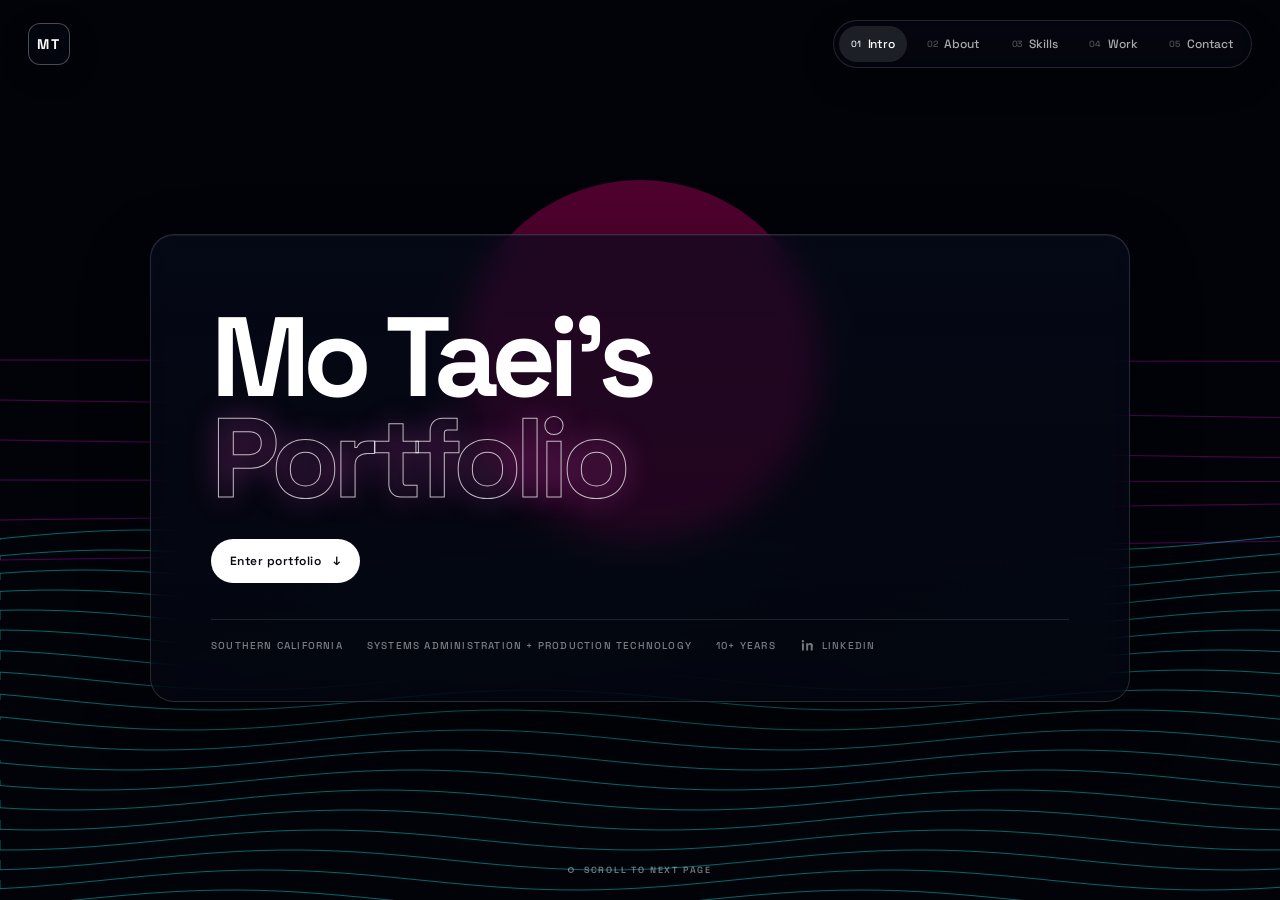
==== commit ce9204bd: "new fixes" ====
--- a/index.html
+++ b/index.html
@@ -111,23 +111,27 @@
       <canvas class="bgCanvas contact-gallery-canvas" data-bgtype="contactGallery" aria-hidden="true"></canvas>
 
       <div class="contact-scene" aria-hidden="true">
+        <div class="contact-globe">
+          <span class="globe-line globe-lat lat-a"></span>
+          <span class="globe-line globe-lat lat-b"></span>
+          <span class="globe-line globe-lat lat-c"></span>
+          <span class="globe-line globe-lon lon-a"></span>
+          <span class="globe-line globe-lon lon-b"></span>
+          <span class="globe-line globe-lon lon-c"></span>
+          <span class="globe-line globe-lon lon-d"></span>
+          <i class="globe-pulse"></i>
+        </div>
         <div class="contact-ring contact-ring-a"></div>
         <div class="contact-ring contact-ring-b"></div>
         <div class="contact-ring contact-ring-c"></div>
         <div class="contact-beam contact-beam-a"></div>
         <div class="contact-beam contact-beam-b"></div>
-        <div class="contact-node node-a"><i></i></div>
-        <div class="contact-node node-b"><i></i></div>
-        <div class="contact-node node-c"><i></i></div>
-        <div class="contact-crosshair"></div>
       </div>
 
       <div class="content-wrap contact-grid contact-grid-v2">
         <div class="contact-card glass-card reveal">
-          <div class="contact-meta"><span>05 / CONTACT</span><span>SC / 33.62°N 117.18°W</span></div>
-          <div class="contact-signal"><i></i><span>CHANNEL OPEN</span></div>
           <div class="contact-orbit" aria-hidden="true"><span></span><span></span><span></span></div>
-          <h2>Let's<br><em>build</em><br>something.</h2>
+          <h2>Contact</h2>
           <p class="contact-lede">Systems, production technology, interactive work, and the infrastructure behind creative teams.</p>
 
           <div class="contact-links">
@@ -141,32 +145,12 @@
               <span>LINKEDIN</span><strong>linkedin.com/in/mtaei</strong><b>↗</b>
             </a>
           </div>
-
-          <div class="contact-footer">
-            <span>GOOD SIGNALS ONLY</span>
-            <span>AVAILABLE FOR INTERESTING WORK</span>
-          </div>
         </div>
 
         <div class="map-card glass-card reveal">
-          <div class="map-topline">
-            <div>
-              <span class="map-kicker">OPERATING REGION</span>
-              <strong>SOUTHERN CALIFORNIA</strong>
-            </div>
-            <div class="map-status"><i></i> ONLINE</div>
-          </div>
           <div class="map-frame">
             <iframe title="Map of Southern California" src="https://maps.google.com/maps?q=San%20Clemente%2C%20CA&t=&z=9&ie=UTF8&iwloc=&output=embed"></iframe>
             <div class="map-vignette"></div>
-            <div class="map-cross map-cross-a"></div>
-            <div class="map-cross map-cross-b"></div>
-            <div class="map-pin"><i></i><span>SOUTHERN CALIFORNIA</span></div>
-            <div class="map-coords">33.62° N<br>117.18° W</div>
-          </div>
-          <div class="map-bottom">
-            <span>IRVINE · LOS ANGELES · OC</span>
-            <span>REMOTE / ONSITE</span>
           </div>
         </div>
       </div>
--- a/styles.css
+++ b/styles.css
@@ -1032,3 +1032,169 @@
   .contact-scene{opacity:.82}
   .contact-ring-a{width:90vw;height:90vw}
 }
+
+
+/* Contact title cleanup */
+.contact-section .contact-card h2{
+  font-size:clamp(4.2rem,6.6vw,6.8rem);
+  line-height:.9;
+  letter-spacing:-.08em;
+  margin:28px 0 20px;
+  color:#fff;
+}
+@media(max-width:620px){
+  .contact-section .contact-card h2{
+    font-size:clamp(3.8rem,15vw,5rem);
+    margin:20px 0 15px;
+  }
+}
+
+
+/* FINAL CONTACT CLEANUP: remove utility/status clutter */
+.contact-meta,
+.contact-signal,
+.contact-footer,
+.map-topline,
+.map-cross,
+.map-pin,
+.map-coords,
+.map-bottom,
+.contact-node,
+.contact-crosshair{
+  display:none !important;
+}
+
+/* Let the contact card breathe now that the utility labels are gone. */
+.contact-section .contact-card h2{
+  margin-top:16px;
+}
+.map-frame{
+  min-height:560px;
+}
+@media(max-width:900px){
+  .map-frame{min-height:47vh}
+}
+@media(max-width:620px){
+  .map-frame{min-height:43vh}
+}
+
+
+/* GLOBAL CONTACT PASS: clean composition + subtle globe */
+.portfolio-section::after{display:none !important;}
+.portfolio-section .work-exhibit::before,
+.portfolio-section .work-exhibit::after{display:none !important;}
+
+.contact-section .contact-meta,
+.contact-section .contact-signal,
+.contact-section .contact-footer,
+.contact-section .map-topline,
+.contact-section .map-bottom,
+.contact-section .map-cross,
+.contact-section .map-pin,
+.contact-section .map-coords,
+.contact-section .map-status{
+  display:none !important;
+}
+.contact-scene{z-index:1}
+.contact-globe{
+  position:absolute;
+  left:67%;
+  top:50%;
+  width:min(58vw,760px);
+  height:min(58vw,760px);
+  transform:translate(-50%,-50%);
+  border:1px solid rgba(255,220,112,.14);
+  border-radius:50%;
+  box-shadow:
+    0 0 45px rgba(255,214,98,.08),
+    0 0 120px rgba(255,37,215,.055),
+    inset 0 0 45px rgba(73,184,255,.035);
+  opacity:.82;
+  animation:globeFloat 18s ease-in-out infinite;
+}
+.contact-globe::before{
+  content:"";
+  position:absolute;
+  inset:8%;
+  border:1px solid rgba(74,190,255,.09);
+  border-radius:50%;
+  box-shadow:inset 0 0 40px rgba(74,190,255,.035);
+}
+.contact-globe::after{
+  content:"";
+  position:absolute;
+  inset:0;
+  border-radius:50%;
+  background:
+    radial-gradient(circle at 39% 35%,rgba(255,223,119,.10),transparent 8%),
+    radial-gradient(circle at 62% 61%,rgba(255,47,221,.06),transparent 18%),
+    radial-gradient(circle at 50% 48%,transparent 42%,rgba(0,0,0,.18) 100%);
+  pointer-events:none;
+}
+.globe-line{
+  position:absolute;
+  display:block;
+  border:1px solid rgba(255,255,255,.075);
+  pointer-events:none;
+}
+.globe-lat{
+  left:4%; right:4%;
+  border-radius:50%;
+}
+.globe-lat.lat-a{top:30%;height:22%}
+.globe-lat.lat-b{top:44%;height:12%}
+.globe-lat.lat-c{top:58%;height:22%}
+.globe-lon{
+  top:4%; bottom:4%;
+  width:30%;
+  left:35%;
+  border-radius:50%;
+}
+.globe-lon.lon-a{transform:rotate(22deg)}
+.globe-lon.lon-b{transform:rotate(-22deg)}
+.globe-lon.lon-c{transform:rotate(44deg);opacity:.55}
+.globe-lon.lon-d{transform:rotate(-44deg);opacity:.55}
+.globe-pulse{
+  position:absolute;left:50%;top:50%;width:8px;height:8px;border-radius:50%;
+  transform:translate(-50%,-50%);
+  background:#ffe16f;
+  box-shadow:0 0 11px #ffe16f,0 0 30px rgba(255,62,221,.5),0 0 52px rgba(64,191,255,.25);
+  animation:globePulse 2.8s ease-in-out infinite;
+}
+@keyframes globeFloat{0%,100%{margin-top:0}50%{margin-top:-8px}}
+@keyframes globePulse{50%{transform:translate(-50%,-50%) scale(.72);opacity:.42}}
+.contact-section .contact-card,
+.contact-section .map-card{
+  background:linear-gradient(145deg,rgba(8,9,20,.78),rgba(3,4,10,.88));
+}
+.contact-section .map-card{min-height:560px}
+.contact-section .map-frame{min-height:560px}
+.contact-section .map-frame iframe{
+  filter:grayscale(.82) saturate(.55) contrast(1.08) brightness(.48);
+}
+.contact-section .map-vignette{
+  background:
+    radial-gradient(circle at 52% 48%,transparent 8%,rgba(0,0,0,.08) 48%,rgba(0,0,0,.58) 100%),
+    linear-gradient(180deg,rgba(3,4,10,.14),transparent 25%,transparent 78%,rgba(3,4,10,.54));
+}
+@media(max-width:900px){
+  .contact-globe{
+    width:88vw;height:88vw;left:72%;top:58%;opacity:.48;
+  }
+  .contact-section .map-card,
+  .contact-section .map-frame{min-height:47vh}
+}
+@media(max-width:620px){
+  .contact-globe{
+    width:108vw;height:108vw;left:76%;top:62%;opacity:.34;
+  }
+  .contact-section .map-card,
+  .contact-section .map-frame{min-height:43vh}
+}
+
+/* Ensure no legacy utility strips can render at the bottom. */
+.contact-section .contact-footer,
+.contact-section .map-bottom,
+.contact-section .map-status,
+.contact-section .contact-meta,
+.contact-section .contact-signal{display:none !important;}
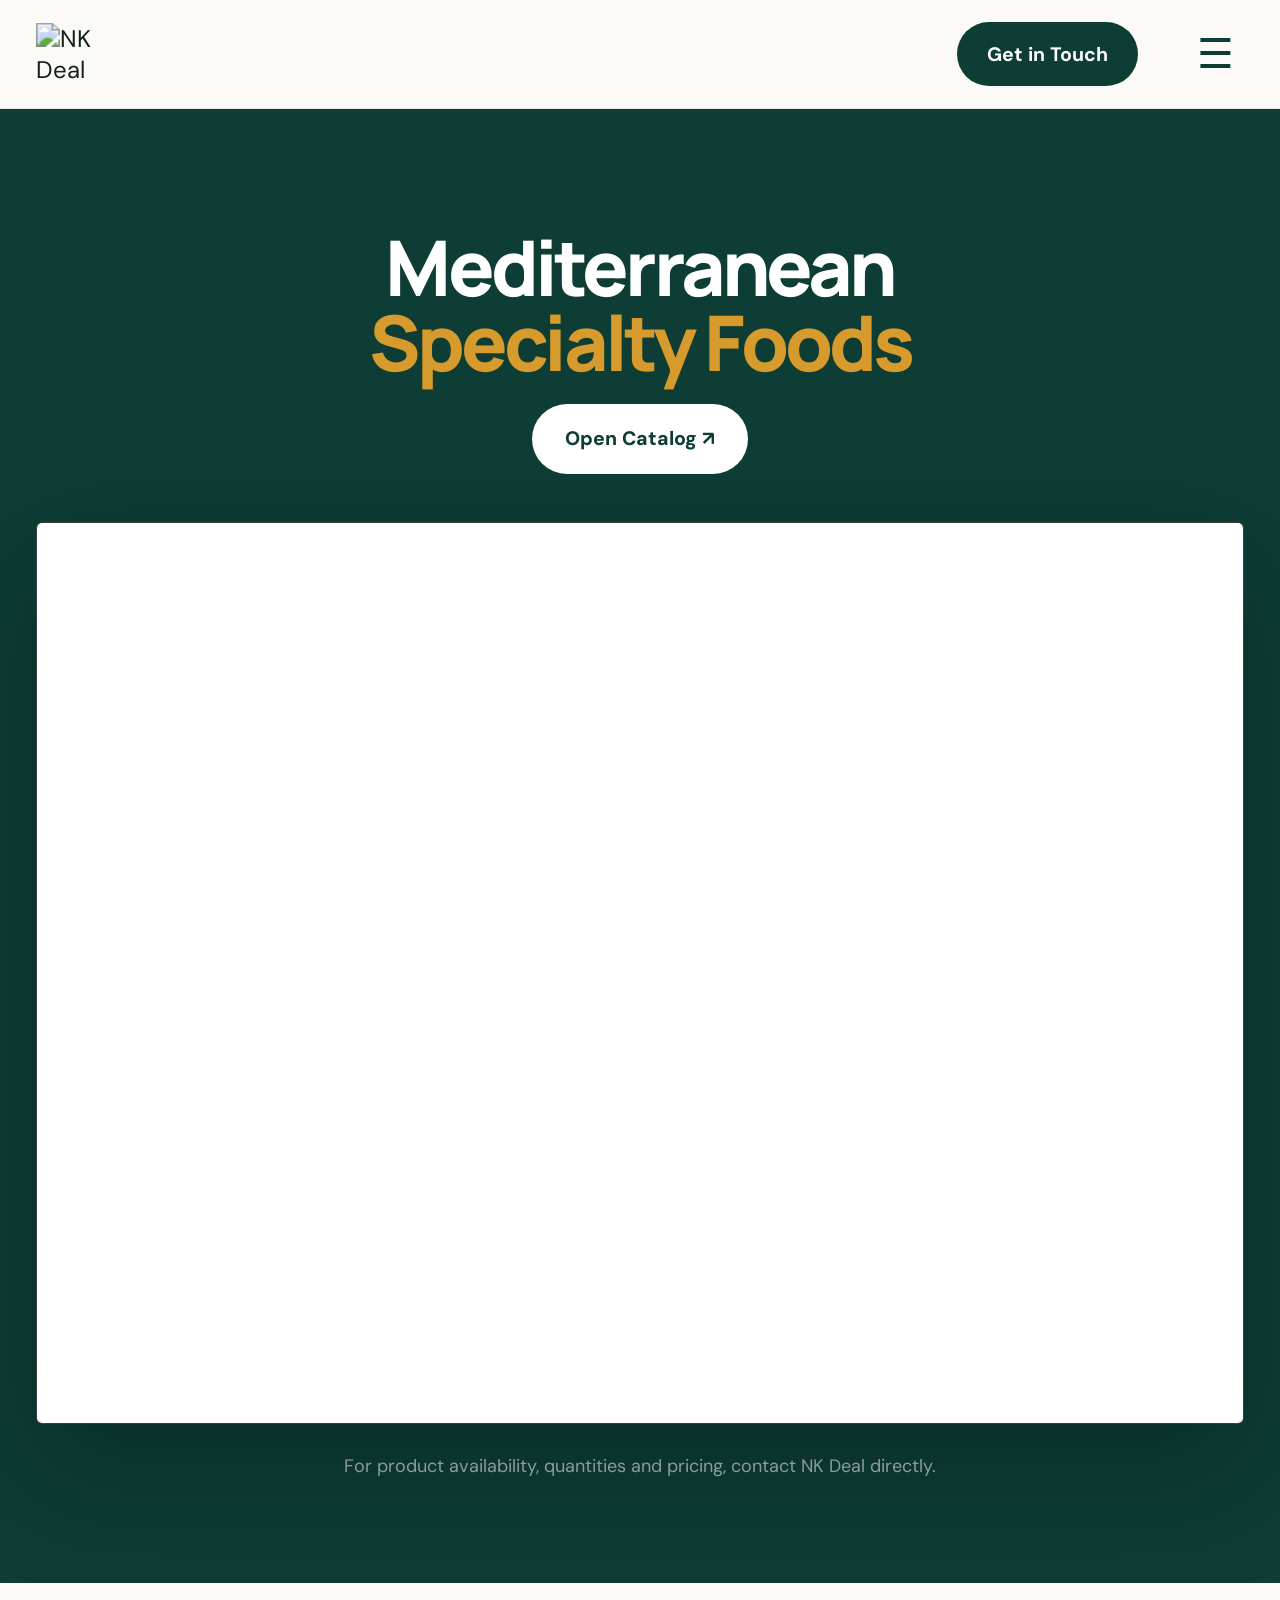
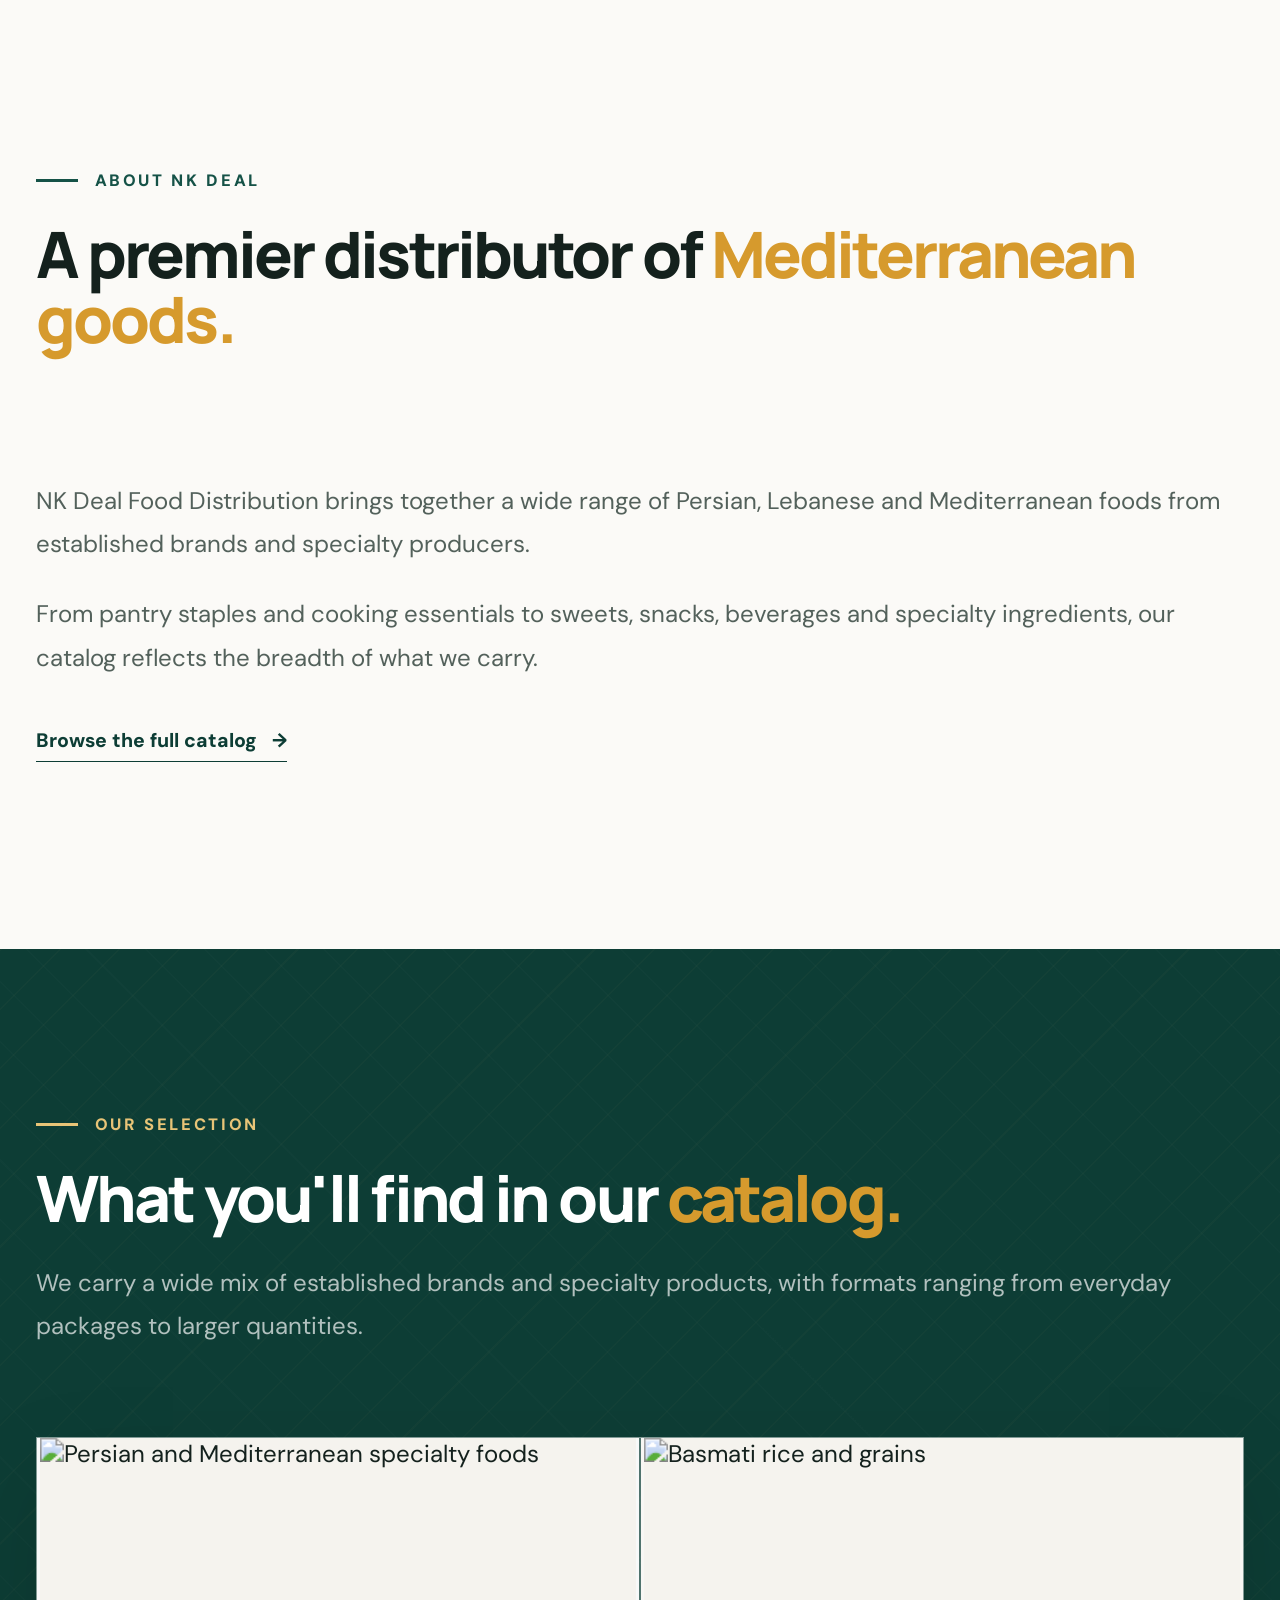
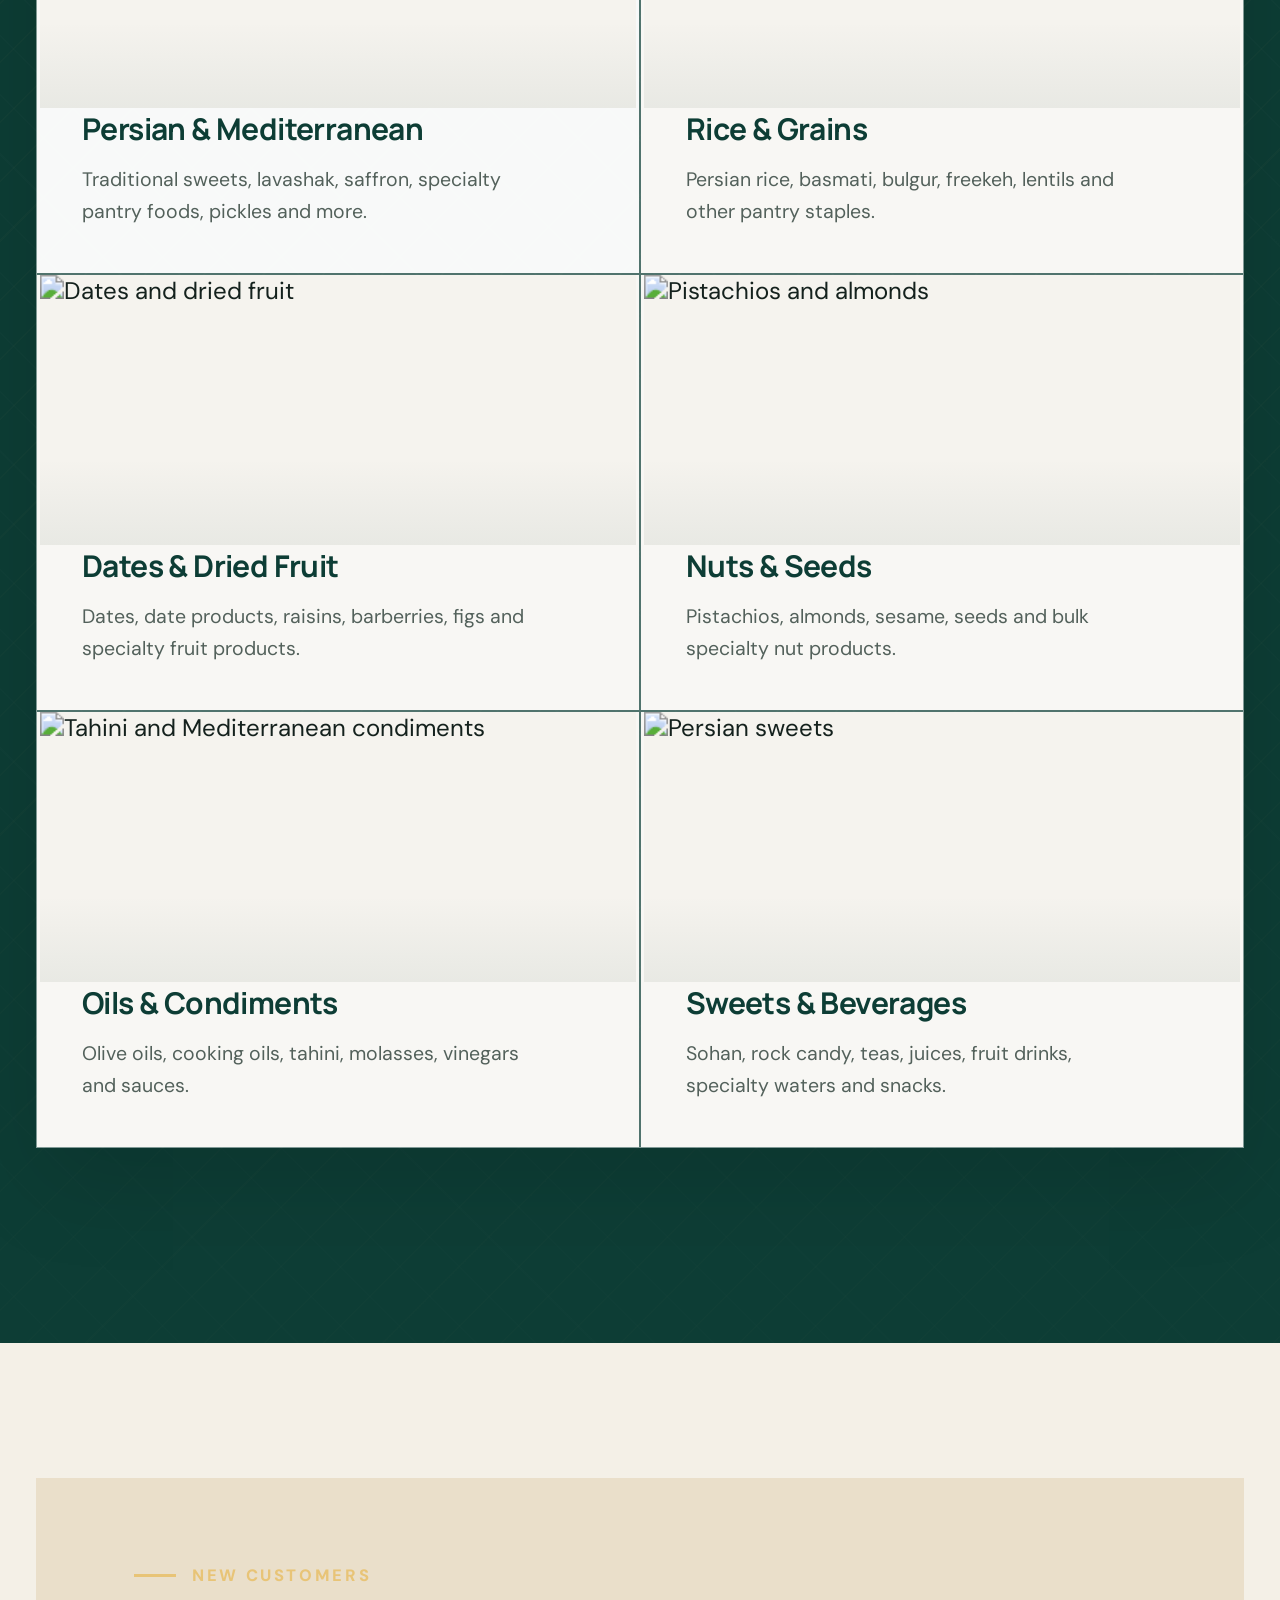
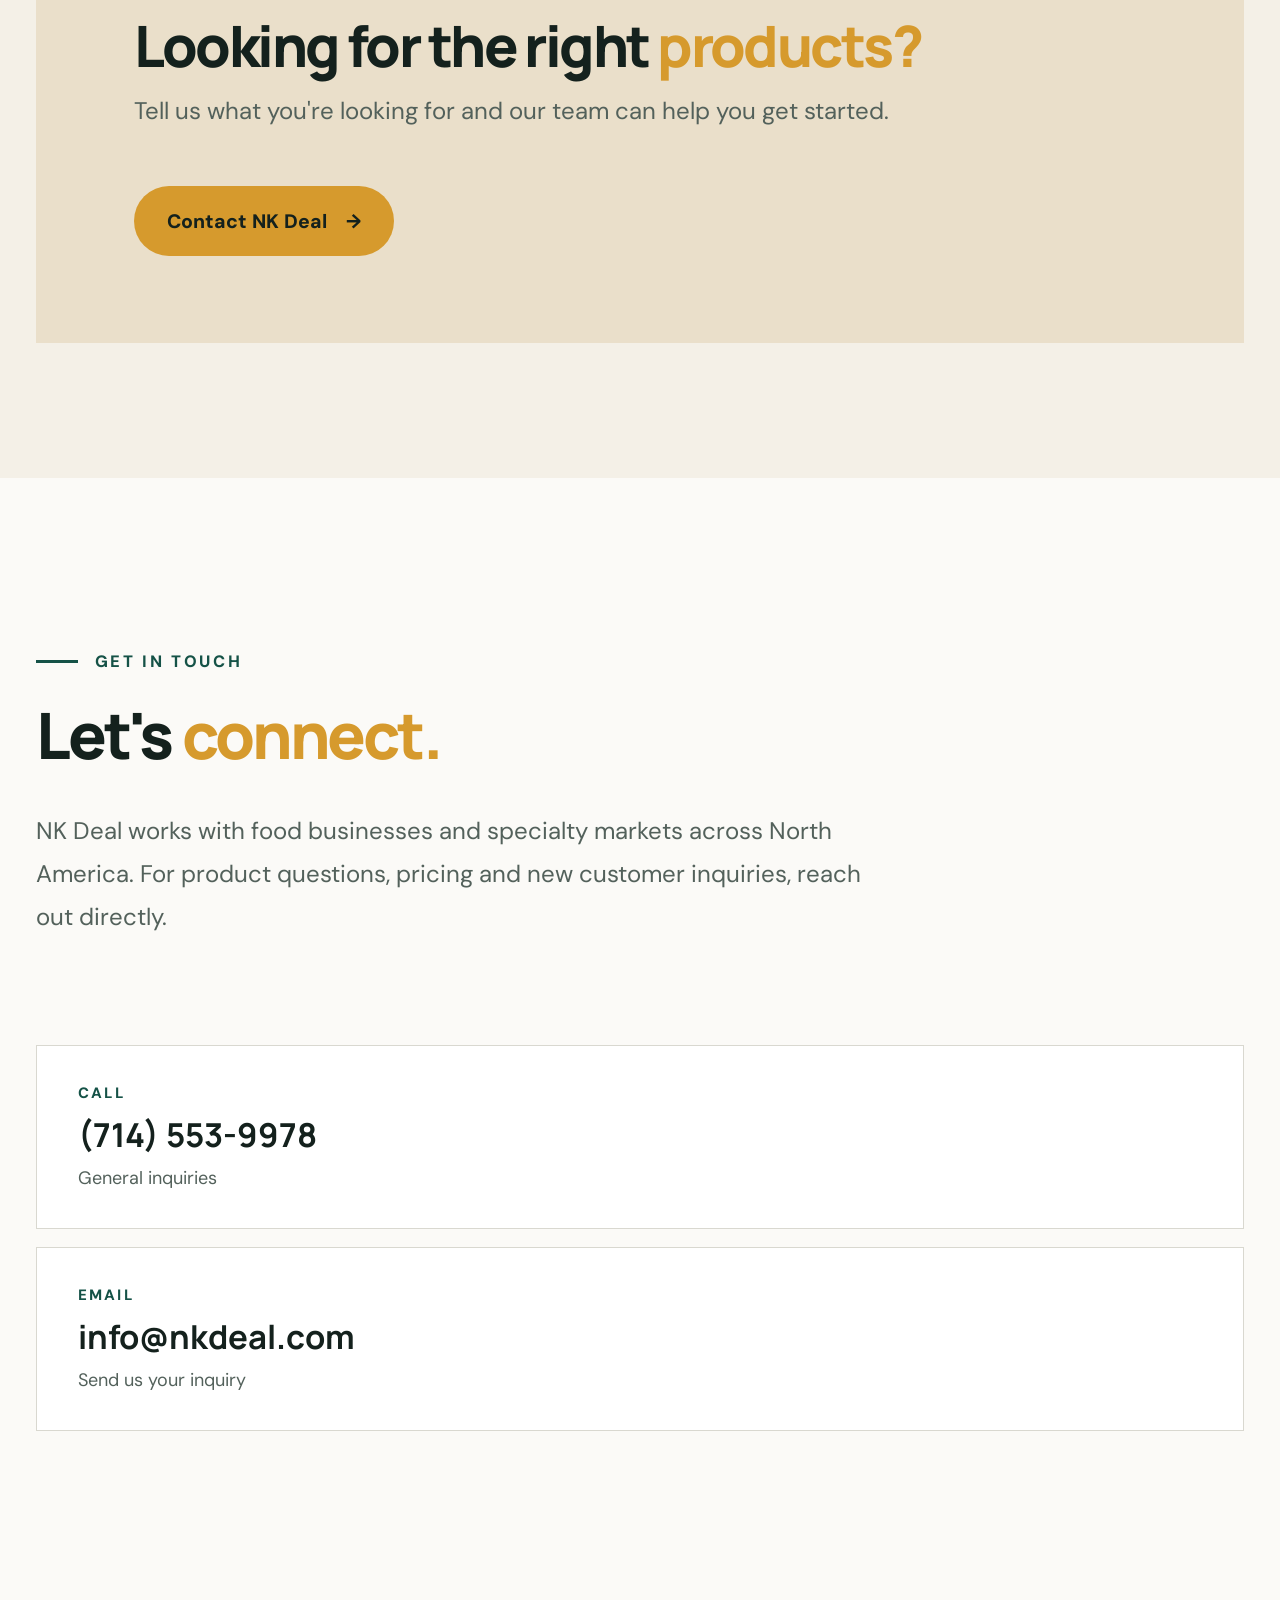
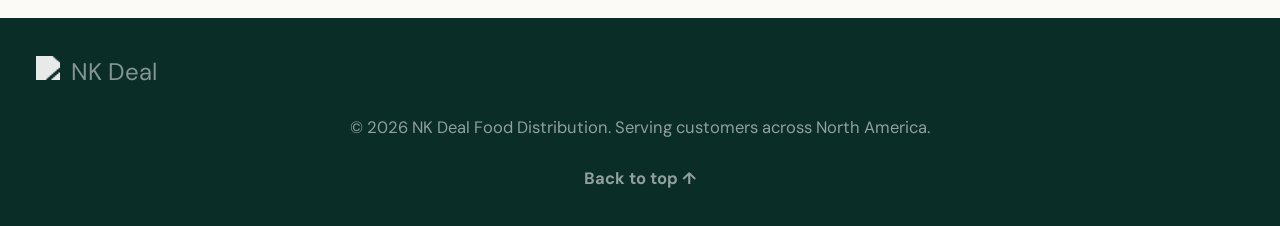
==== commit 2a4bf22c: "zoom level update" ====
--- a/index.html
+++ b/index.html
@@ -1,170 +1,286 @@
 <!DOCTYPE html>
 <html lang="en">
 <head>
-  <meta charset="UTF-8">
-  <meta name="viewport" content="width=device-width, initial-scale=1.0, viewport-fit=cover">
-  <meta name="theme-color" content="#03040b">
-  <meta name="description" content="Mo Taei's portfolio. Systems administration, creative technology, and production infrastructure.">
-  <link rel="icon" href="favicon.ico" type="image/x-icon">
-  <title>Mo Taei | Portfolio</title>
+  <meta charset="utf-8">
+  <meta name="viewport" content="width=device-width, initial-scale=1">
+  <meta name="description" content="NK Deal Food Distribution - Mediterranean specialty foods serving customers across North America.">
+  <title>NK Deal | Mediterranean Specialty Foods</title>
+  <link rel="icon" href="img/logo.png">
   <link rel="preconnect" href="https://fonts.googleapis.com">
   <link rel="preconnect" href="https://fonts.gstatic.com" crossorigin>
-  <link href="https://fonts.googleapis.com/css2?family=DM+Sans:wght@400;500;600;700&family=Space+Grotesk:wght@400;500;600;700&display=swap" rel="stylesheet">
-  <link rel="stylesheet" href="styles.css">
+  <link href="https://fonts.googleapis.com/css2?family=DM+Sans:wght@400;500;600;700&family=Manrope:wght@500;600;700;800&display=swap" rel="stylesheet">
+  <link rel="stylesheet" href="css/style.css?v=8">
+  <style>
+
+
+    .site-header .brand img {
+      width: 62px;
+    }
+    @media (max-width: 900px) {
+      .site-header .brand img {
+        width: 54px;
+      }
+    }
+    .catalog-frame {
+      width: 100%;
+      padding: 0;
+      overflow: hidden;
+    }
+    .catalog-frame iframe {
+      display: block;
+      width: 100%;
+      height: min(58.666667vh, 1000px);
+      min-height: 700px;
+      margin: 0;
+      border: 0;
+    }
+    @media (max-width: 1350px) {
+      .catalog-frame iframe {
+        height: 52vh;
+        min-height: 600px;
+      }
+    }
+    @media (max-width: 900px) {
+      .catalog-frame iframe {
+        height: 48vh;
+        min-height: 500px;
+      }
+    }
+
+    .category-image {
+      width: calc(100% + 56px);
+      height: 190px;
+      margin: -28px -28px 0;
+      overflow: hidden;
+      background: #f5f3ee;
+      position: relative;
+      display: flex;
+      align-items: center;
+      justify-content: center;
+    }
+    .category-image::after {
+      content: '';
+      position: absolute;
+      inset: 0;
+      background: linear-gradient(
+        180deg,
+        rgba(255,255,255,0) 68%,
+        rgba(13,61,53,.055) 100%
+      );
+      pointer-events: none;
+    }
+    .category-image img {
+      display: block;
+      width: 100%;
+      height: 100%;
+      object-fit: cover;
+      object-position: center;
+      transition: transform .45s ease;
+    }
+    .category-card:hover .category-image img {
+      transform: scale(1.025);
+    }
+
+    @media (max-width: 1350px) {
+      .category-image {
+        height: 180px;
+      }
+    }
+
+    @media (max-width: 900px) {
+      .category-image {
+        height: 200px;
+      }
+    }
+    .categories .category-card {
+      color: #14211d !important;
+    }
+    .categories .category-card h3 {
+      color: #0d3d35 !important;
+      opacity: 1 !important;
+    }
+    .categories .category-card p {
+      color: #53615b !important;
+      opacity: 1 !important;
+    }
+    .categories .category-card .category-number {
+      color: #7b8782 !important;
+    }
+    .categories .category-card .category-icon {
+      color: #d69a2d !important;
+    }
+  </style>
 </head>
 <body>
-  <nav class="nav" aria-label="Primary navigation">
-    <a class="nav-brand" href="#intro" aria-label="Mo Taei home">MT</a>
-    <div class="nav-pages">
-      <a class="active" href="#intro"><span>01</span>Intro</a>
-      <a href="#about"><span>02</span>About</a>
-      <a href="#skills"><span>03</span>Skills</a>
-      <a href="#portfolio"><span>04</span>Work</a>
-      <a href="#contact"><span>05</span>Contact</a>
+  <header class="site-header">
+    <div class="container nav-wrap">
+      <a class="brand" href="#top" aria-label="NK Deal home">
+        <img src="img/logo.png" alt="NK Deal">
+      </a>
+      <nav class="nav" aria-label="Main navigation">
+        <a href="#catalog">Catalog</a>
+        <a href="#about">About</a>
+        <a href="#categories">What We Carry</a>
+        <a href="#contact">Contact</a>
+      </nav>
+      <a class="nav-cta" href="#contact">Get in Touch</a>
+      <button class="menu-toggle" type="button" aria-label="Open navigation" aria-expanded="false" aria-controls="mobileNav">☰</button>
     </div>
-  </nav>
-
-  <main class="container">
-    <section class="section hero-section" id="intro">
-      <canvas class="bgCanvas" data-bgtype="retrowaveIntro"></canvas>
-      <div class="hero-card glass-card">
-        <h1>Mo Taei's<br><em>Portfolio</em></h1>
-        <div class="hero-links">
-          <a class="btn btn-primary" href="#about">Enter portfolio <span>↓</span></a>
-        </div>
-        <div class="hero-footer"><span>Southern California</span><span>Systems Administration + Production Technology</span><span>10+ years</span><a class="linkedin-mini" href="https://www.linkedin.com/in/mtaei" target="_blank" rel="noopener" aria-label="LinkedIn"><svg viewBox="0 0 24 24" aria-hidden="true"><path d="M6.2 8.2H3.1V20h3.1V8.2ZM4.65 3.1a1.9 1.9 0 1 0 0 3.8 1.9 1.9 0 0 0 0-3.8ZM20.9 13.1c0-3.55-1.9-5.2-4.45-5.2-2.05 0-2.95 1.13-3.46 1.92V8.2H9.9V20H13v-6.04c0-1.59.3-3.13 2.27-3.13 1.94 0 1.97 1.82 1.97 3.25V20h3.1l.01-6.9Z"/></svg><span>LinkedIn</span></a></div>
-      </div>
-      <div class="page-cue"><span></span>SCROLL TO NEXT PAGE</div>
-    </section>
-
-    <section class="section about-section" id="about">
-      <canvas class="bgCanvas" data-bgtype="quarterNeonWaves"></canvas>
-      <div class="content-wrap about-grid">
-        <div class="about-card glass-card reveal">
-          <h2>About</h2>
-          <p>Technology operations professional with nearly a decade of IT and technical support experience, including 5 years supporting production at DreamWorks Animation and current experience in the game industry with Take-Two Interactive (2K Games &amp; Zynga).</p>
-          <p>
-          My work has supported production across major DreamWorks Animation features,
-          including <strong>The Bad Guys</strong>, <strong>Puss in Boots: The Last Wish</strong>,
-          <strong>Ruby Gillman: Teenage Kraken</strong>, <strong>Trolls Band Together</strong>,
-          <strong>Orion and the Dark</strong>, <strong>Kung Fu Panda 4</strong>,
-          <strong>The Wild Robot</strong>, and <strong>The Bad Guys 2</strong>.
-          I also contributed to an internal early storyboard preview and review for
-          <strong>Shrek 5</strong>.
-          </p>
-          <p></p>
-        </div>
-        <div class="resume-card glass-card reveal">
-          <div class="card-header"><strong>RESUME</strong></div>
-          <iframe title="Resume preview" src="https://drive.google.com/file/d/1kXZ4fRPHzwVYPoiwU6MdOH0JkMkgQlUK/preview"></iframe>
-        </div>
-      </div>
-      <div class="page-cue"><span></span>SKILLS</div>
-    </section>
-
-    <section class="section skills-section" id="skills">
-      <canvas class="bgCanvas" data-bgtype="storybookSky"></canvas>
-      <div class="content-wrap">
-        <div class="skills-top reveal">
+    <div class="mobile-nav" id="mobileNav">
+      <a href="#catalog">Catalog</a>
+      <a href="#about">About</a>
+      <a href="#categories">What We Carry</a>
+      <a href="#contact">Contact</a>
+    </div>
+  </header>
+
+  <main id="top">
+    <!-- Catalog is the first main section so visitors land on the product catalog immediately. -->
+    <section class="catalog-section catalog-front" id="catalog">
+      <div class="container">
+        <div class="catalog-intro">
+          <h1>Mediterranean<br><span style="color: var(--gold);">Specialty Foods</span></h1>
+          <a class="button button-light" href="https://drive.google.com/file/d/1HvqymG_cubBVvsB7EMzcMhm5SAWxmM1-/view?usp=sharing" target="_blank" rel="noopener noreferrer">Open Catalog ↗</a>
+        </div>
+        <div class="catalog-frame">
+          <iframe src="https://drive.google.com/file/d/1HvqymG_cubBVvsB7EMzcMhm5SAWxmM1-/preview" title="NK Deal product catalog" allow="autoplay"></iframe>
+        </div>
+        <p class="catalog-note">For product availability, quantities and pricing, contact NK Deal directly.</p>
+      </div>
+    </section>
+
+    <section class="intro" id="about">
+      <div class="container intro-grid">
+        <div>
+          <div class="eyebrow dark"><span></span> About NK Deal</div>
+          <h2>A premier distributor of <em>Mediterranean goods.</em></h2>
+        </div>
+        <div class="intro-copy">
+          <p>NK Deal Food Distribution brings together a wide range of Persian, Lebanese and Mediterranean foods from established brands and specialty producers.</p>
+          <p>From pantry staples and cooking essentials to sweets, snacks, beverages and specialty ingredients, our catalog reflects the breadth of what we carry.</p>
+          <a class="text-link" href="#catalog">Browse the full catalog <span>→</span></a>
+        </div>
+      </div>
+    </section>
+
+    <section class="categories" id="categories">
+      <div class="container">
+        <div class="section-head">
           <div>
-            <h2>Skills</h2>
+            <div class="eyebrow dark"><span></span> Our Selection</div>
+            <h2>What you'll find in our <em>catalog.</em></h2>
           </div>
-        </div>
-        <div class="skills-grid reveal">
-          <article class="skill-card"><div class="skill-icon">⌘</div><div><h3>Systems</h3><p>Linux · Windows · macOS · Group Policy · Patch Management · JAMF · SCCM</p></div></article>
-          <article class="skill-card"><div class="skill-icon">&lt;/&gt;</div><div><h3>Automation</h3><p>Python · PowerShell · Bash · C++ · Scripting · Workflow optimization</p></div></article>
-          <article class="skill-card"><div class="skill-icon cloud-mark">☁</div><div><h3>Cloud</h3><p>AWS · Azure · Cloud administration · Identity · Migrations</p></div></article>
-          <article class="skill-card"><div class="skill-icon">✦</div><div><h3>Creative Tech</h3><p>Unreal Engine · Maya · Houdini · Photoshop · Premiere Pro</p></div></article>
-          <article class="skill-card"><div class="skill-icon">◫</div><div><h3>Web</h3><p>HTML · CSS · JavaScript · Responsive UI · Interactive experiences</p></div></article>
-          <article class="skill-card"><div class="skill-icon">▣</div><div><h3>Production</h3><p>Confluence · Jira · Video pipelines · Studio support · Incident response</p></div></article>
-        </div>
-      </div>
-      <div class="page-cue"><span></span>WORK</div>
-    </section>
-
-    <section class="section portfolio-section" id="portfolio">
-      <canvas class="bgCanvas work-gallery-canvas" data-bgtype="workGallery" aria-hidden="true"></canvas>
-      <div class="work-exhibit">
-        <div class="work-title reveal"><h2>Work</h2></div>
-        <div class="screening-room reveal">
-          <article class="screen-card">
-            <div class="screen-frame">
-              <div class="screen-media"><iframe title="Unreal project" src="https://www.youtube.com/embed/5TjLQM7S_hY" allowfullscreen></iframe></div>
-            </div>
-          </article>
-          <article class="screen-card">
-            <div class="screen-frame">
-              <div class="screen-media"><iframe title="Unreal project" src="https://www.youtube.com/embed/Mz3if2iNJPg" allowfullscreen></iframe></div>
-            </div>
-          </article>
-          <article class="screen-card">
-            <div class="screen-frame">
-              <div class="screen-media"><iframe title="Unreal project" src="https://www.youtube.com/embed/zhL6NqpCXuE" allowfullscreen></iframe></div>
-            </div>
-          </article>
-        </div>
-      </div>
-      <div class="page-cue"><span></span>CONTACT</div>
-    </section>
-
-    <section class="section contact-section" id="contact">
-      <canvas class="bgCanvas contact-gallery-canvas" data-bgtype="contactGallery" aria-hidden="true"></canvas>
-
-      <div class="contact-scene" aria-hidden="true">
-        <div class="contact-globe">
-          <span class="globe-line globe-lat lat-a"></span>
-          <span class="globe-line globe-lat lat-b"></span>
-          <span class="globe-line globe-lat lat-c"></span>
-          <span class="globe-line globe-lon lon-a"></span>
-          <span class="globe-line globe-lon lon-b"></span>
-          <span class="globe-line globe-lon lon-c"></span>
-          <span class="globe-line globe-lon lon-d"></span>
-          <i class="globe-pulse"></i>
-        </div>
-        <div class="contact-ring contact-ring-a"></div>
-        <div class="contact-ring contact-ring-b"></div>
-        <div class="contact-ring contact-ring-c"></div>
-        <div class="contact-beam contact-beam-a"></div>
-        <div class="contact-beam contact-beam-b"></div>
-      </div>
-
-      <div class="content-wrap contact-grid contact-grid-v2">
-        <div class="contact-card glass-card reveal">
-          <div class="contact-orbit" aria-hidden="true"><span></span><span></span><span></span></div>
-          <h2>Contact</h2>
-          <p class="contact-lede">Systems, production technology, interactive work, and the infrastructure behind creative teams.</p>
-
-          <div class="contact-links">
-            <a href="mailto:mtaei@icloud.com">
-              <span>EMAIL</span><strong>mtaei@icloud.com</strong><b>↗</b>
-            </a>
-            <a href="tel:+19495477659">
-              <span>PHONE</span><strong>+1 (949) 547-7659</strong><b>↗</b>
-            </a>
-            <a href="https://www.linkedin.com/in/mtaei" target="_blank" rel="noopener">
-              <span>LINKEDIN</span><strong>linkedin.com/in/mtaei</strong><b>↗</b>
-            </a>
-          </div>
-        </div>
-
-        <div class="map-card glass-card reveal">
-          <div class="map-frame">
-            <iframe title="Map of Southern California" src="https://maps.google.com/maps?q=San%20Clemente%2C%20CA&t=&z=9&ie=UTF8&iwloc=&output=embed"></iframe>
-            <div class="map-vignette"></div>
-          </div>
-        </div>
-      </div>
-    </section>
-
-    <section class="section easter-section" id="easteregg" aria-label="Easter egg">
-      <canvas id="tunnelCanvas"></canvas>
-      <div class="egg-banner" role="group" aria-label="Tunnel speed controls">
-        <button type="button" data-tunnel-control="slow" aria-label="Make the tunnel slower">← SLOWER</button>
-        <span aria-hidden="true">SPEED</span>
-        <button type="button" data-tunnel-control="fast" aria-label="Make the tunnel faster">FASTER →</button>
+          <p>We carry a wide mix of established brands and specialty products, with formats ranging from everyday packages to larger quantities.</p>
+        </div>
+        <div class="category-grid">
+          <article class="category-card featured">
+            <span class="category-number">01</span>
+            <div class="category-image"><img src="img/categories/persian.jpg" alt="Persian and Mediterranean specialty foods"></div>
+            <h3>Persian & Mediterranean</h3>
+            <p>Traditional sweets, lavashak, saffron, specialty pantry foods, pickles and more.</p>
+          </article>
+          <article class="category-card">
+            <span class="category-number">02</span>
+            <div class="category-image"><img src="img/categories/rice.jpg" alt="Basmati rice and grains"></div>
+            <h3>Rice & Grains</h3>
+            <p>Persian rice, basmati, bulgur, freekeh, lentils and other pantry staples.</p>
+          </article>
+          <article class="category-card">
+            <span class="category-number">03</span>
+            <div class="category-image"><img src="img/categories/dates.jpg" alt="Dates and dried fruit"></div>
+            <h3>Dates & Dried Fruit</h3>
+            <p>Dates, date products, raisins, barberries, figs and specialty fruit products.</p>
+          </article>
+          <article class="category-card">
+            <span class="category-number">04</span>
+            <div class="category-image"><img src="img/categories/nuts.jpg" alt="Pistachios and almonds"></div>
+            <h3>Nuts & Seeds</h3>
+            <p>Pistachios, almonds, sesame, seeds and bulk specialty nut products.</p>
+          </article>
+          <article class="category-card">
+            <span class="category-number">05</span>
+            <div class="category-image"><img src="img/categories/oils.jpg" alt="Tahini and Mediterranean condiments"></div>
+            <h3>Oils & Condiments</h3>
+            <p>Olive oils, cooking oils, tahini, molasses, vinegars and sauces.</p>
+          </article>
+          <article class="category-card">
+            <span class="category-number">06</span>
+            <div class="category-image"><img src="img/categories/sweets.jpg" alt="Persian sweets"></div>
+            <h3>Sweets & Beverages</h3>
+            <p>Sohan, rock candy, teas, juices, fruit drinks, specialty waters and snacks.</p>
+          </article>
+        </div>
+      </div>
+    </section>
+
+    <section class="cta-section">
+      <div class="container cta-box">
+        <div>
+          <div class="eyebrow"><span></span> New Customers</div>
+          <h2>Looking for the right <em>products?</em></h2>
+          <p>Tell us what you're looking for and our team can help you get started.</p>
+        </div>
+        <a class="button button-primary" href="#contact">Contact NK Deal <span>→</span></a>
+      </div>
+    </section>
+
+    <section class="contact-section" id="contact">
+      <div class="container contact-grid">
+        <div>
+          <div class="eyebrow dark"><span></span> Get in Touch</div>
+          <h2>Let's <em>connect.</em></h2>
+          <p class="contact-intro">NK Deal works with food businesses and specialty markets across North America. For product questions, pricing and new customer inquiries, reach out directly.</p>
+        </div>
+        <div class="contact-cards">
+          <a href="tel:+17145539978" class="contact-card">
+            <span class="contact-label">Call</span>
+            <strong>(714) 553-9978</strong>
+            <small>General inquiries</small>
+          </a>
+          <a href="mailto:info@nkdeal.com" class="contact-card">
+            <span class="contact-label">Email</span>
+            <strong>info@nkdeal.com</strong>
+            <small>Send us your inquiry</small>
+          </a>
+        </div>
       </div>
     </section>
   </main>
-  <script src="script.js"></script>
+
+  <footer class="footer">
+    <div class="container footer-grid">
+      <a class="brand footer-brand" href="#top"><img src="img/logo.png" alt="NK Deal"></a>
+      <div class="footer-copy">© 2026 NK Deal Food Distribution. Serving customers across North America.</div>
+      <a href="#top" class="back-top">Back to top ↑</a>
+    </div>
+  </footer>
+
+  <script>
+    const menuToggle = document.querySelector('.menu-toggle');
+    const mobileNav = document.querySelector('#mobileNav');
+    menuToggle?.addEventListener('click', () => {
+      const open = mobileNav.classList.toggle('open');
+      menuToggle.setAttribute('aria-expanded', String(open));
+      menuToggle.textContent = open ? '×' : '☰';
+    });
+    mobileNav?.querySelectorAll('a').forEach(link => link.addEventListener('click', () => {
+      mobileNav.classList.remove('open');
+      menuToggle.setAttribute('aria-expanded', 'false');
+      menuToggle.textContent = '☰';
+    }));
+  </script>
 </body>
 </html>
+
+<style>
+  .categories .category-card {
+    padding: 28px 30px 30px;
+  }
+  .categories .category-card h3 {
+    margin-top: 0;
+    margin-bottom: 10px;
+  }
+  .categories .category-card p {
+    margin-bottom: 0;
+  }
+</style>
--- a/css/style.css
+++ b/css/style.css
@@ -0,0 +1,246 @@
+:root {
+  --ink: #14211d;
+  --ink-soft: #53615b;
+  --cream: #f4f0e7;
+  --paper: #fbfaf7;
+  --white: #fff;
+  --green: #0d3d35;
+  --green-2: #155247;
+  --gold: #d69a2d;
+  --gold-soft: #e8c477;
+  --line: #d9d8d0;
+  --max: 1180px;
+}
+
+* { box-sizing: border-box; }
+html { scroll-behavior: smooth; zoom: 1.5; }
+body { margin: 0; font-family: 'DM Sans', sans-serif; color: var(--ink); background: var(--paper); }
+a { color: inherit; text-decoration: none; }
+.container { width: min(calc(100% - 48px), var(--max)); margin: 0 auto; }
+
+.site-header { position: sticky; top: 0; z-index: 50; background: rgba(251,250,247,.94); backdrop-filter: blur(14px); border-bottom: 1px solid rgba(20,33,29,.08); }
+.nav-wrap { height: 82px; display: flex; align-items: center; justify-content: space-between; gap: 32px; }
+.brand img { width: 94px; height: auto; display: block; }
+.nav { display: flex; gap: 34px; align-items: center; margin-left: auto; }
+.nav a { font-size: 14px; font-weight: 600; color: #48534f; transition: color .2s; }
+.nav a:hover { color: var(--green); }
+.nav-cta { background: var(--green); color: white; padding: 13px 20px; border-radius: 999px; font-size: 13px; font-weight: 700; }
+
+.hero { position: relative; overflow: hidden; color: white; background: var(--green); padding: 104px 0 34px; min-height: 690px; }
+.hero:before { content: ''; position: absolute; inset: 0; opacity: .75; background-image: repeating-linear-gradient(135deg, rgba(255,255,255,.045) 0 1px, transparent 1px 28px), repeating-linear-gradient(45deg, rgba(255,255,255,.035) 0 1px, transparent 1px 28px); }
+.hero-glow { position: absolute; border-radius: 50%; filter: blur(3px); pointer-events: none; }
+.hero-glow-one { width: 520px; height: 520px; right: -180px; top: -170px; background: rgba(214,154,45,.13); }
+.hero-glow-two { width: 300px; height: 300px; left: -180px; bottom: -170px; background: rgba(255,255,255,.05); }
+.hero-grid { position: relative; display: grid; grid-template-columns: 1.05fr .75fr; gap: 90px; align-items: center; }
+.eyebrow { display: flex; align-items: center; gap: 11px; color: var(--gold-soft); text-transform: uppercase; letter-spacing: .16em; font-size: 11px; font-weight: 800; }
+.eyebrow span { width: 28px; height: 2px; background: currentColor; display: block; }
+.eyebrow.dark { color: var(--green-2); }
+.categories .eyebrow.dark { color: var(--gold-soft); }
+.hero h1, h2 { font-family: Manrope, sans-serif; letter-spacing: -.045em; }
+.hero h1 { font-size: clamp(56px, 4.666667vw, 92px); line-height: .94; margin: 26px 0 30px; font-weight: 800; }
+.hero h1 em, h2 em { color: var(--gold); font-style: normal; }
+.hero-lead { max-width: 610px; font-size: 18px; line-height: 1.7; color: rgba(255,255,255,.78); margin: 0; }
+.hero-actions { display: flex; gap: 13px; margin-top: 36px; flex-wrap: wrap; }
+.button { display: inline-flex; align-items: center; justify-content: center; gap: 13px; padding: 15px 22px; border-radius: 999px; font-size: 13px; font-weight: 800; transition: transform .2s, background .2s; }
+.button:hover { transform: translateY(-2px); }
+.button-primary { color: var(--ink); background: var(--gold); }
+.button-primary:hover { background: #e1aa43; }
+.button-ghost { color: white; border: 1px solid rgba(255,255,255,.25); }
+.button-light { background: white; color: var(--green); }
+.hero-note { margin-top: 20px; font-size: 12px; color: rgba(255,255,255,.55); }
+.hero-note strong { color: white; }
+.hero-panel { position: relative; border: 1px solid rgba(255,255,255,.18); background: rgba(255,255,255,.055); box-shadow: 0 30px 80px rgba(0,0,0,.18); }
+.panel-top, .panel-bottom { display: flex; justify-content: space-between; padding: 17px 20px; font-size: 9px; letter-spacing: .16em; font-weight: 800; color: rgba(255,255,255,.52); }
+.panel-top { border-bottom: 1px solid rgba(255,255,255,.13); }
+.panel-main { padding: 38px 30px 30px; }
+.panel-kicker { font-family: Manrope; font-size: 25px; line-height: 1.2; font-weight: 700; margin-bottom: 30px; }
+.panel-list { border-top: 1px solid rgba(255,255,255,.14); }
+.panel-list div { display: flex; align-items: center; gap: 17px; padding: 17px 0; border-bottom: 1px solid rgba(255,255,255,.1); font-size: 14px; }
+.panel-list b { color: var(--gold-soft); font-size: 10px; letter-spacing: .1em; }
+.panel-bottom { border-top: 1px solid rgba(255,255,255,.13); }
+.hero-bottom { position: relative; display: flex; align-items: center; gap: 18px; margin-top: 85px; text-transform: uppercase; letter-spacing: .14em; font-size: 10px; color: rgba(255,255,255,.45); }
+.hero-bottom .line { height: 1px; flex: 1; background: rgba(255,255,255,.18); }
+
+.intro { padding: 125px 0; background: var(--paper); }
+.intro-grid { display: grid; grid-template-columns: 1fr 1fr; gap: 100px; align-items: start; }
+h2 { font-size: clamp(40px, 3.333333vw, 62px); line-height: 1.02; margin: 20px 0 0; font-weight: 800; }
+.intro-copy { padding-top: 30px; }
+.intro-copy p, .section-head > p, .contact-intro { color: var(--ink-soft); line-height: 1.8; font-size: 16px; }
+.intro-copy p { margin: 0 0 18px; }
+.text-link { display: inline-flex; gap: 10px; align-items: center; margin-top: 15px; color: var(--green); font-size: 13px; font-weight: 800; border-bottom: 1px solid var(--green); padding-bottom: 5px; }
+
+.categories {
+  padding: 110px 0 130px;
+  position: relative;
+  overflow: hidden;
+  color: white;
+  background: var(--green);
+  isolation: isolate;
+}
+.categories::before {
+  content: '';
+  position: absolute;
+  inset: 0;
+  z-index: -2;
+  background-image:
+    repeating-linear-gradient(135deg, rgba(232,196,119,.11) 0 1px, transparent 1px 28px),
+    repeating-linear-gradient(45deg, rgba(255,255,255,.055) 0 1px, transparent 1px 28px);
+  opacity: .9;
+}
+.categories::after {
+  content: '';
+  position: absolute;
+  inset: 0;
+  z-index: -1;
+  background: linear-gradient(180deg, rgba(13,61,53,.72), rgba(13,61,53,.88));
+}
+.section-head { display: grid; grid-template-columns: 1fr .65fr; gap: 90px; align-items: end; margin-bottom: 55px; }
+.section-head > p { margin: 0 0 5px; color: rgba(255,255,255,.68); }
+.category-grid { display: grid; grid-template-columns: repeat(3, 1fr); gap: 1px; background: rgba(255,255,255,.28); border: 1px solid rgba(255,255,255,.28); box-shadow: 0 24px 60px rgba(0,0,0,.12); }
+.category-card { min-height: 275px; background: rgba(251,250,247,.98); color: var(--ink); padding: 28px; position: relative; transition: transform .25s, box-shadow .25s, background .25s; }
+.category-card:hover { transform: translateY(-5px); z-index: 2; box-shadow: 0 20px 45px rgba(0,0,0,.14); background: #fff; }
+.category-card.featured { background: rgba(255,255,255,.96); color: var(--ink); }
+.category-number { position: absolute; top: 25px; right: 27px; font-size: 10px; letter-spacing: .1em; color: #87918d; }
+.featured .category-number { color: #87918d; }
+.category-icon { color: var(--gold); font-size: 26px; margin-bottom: 70px; line-height: 1; }
+.category-card h3 { font-family: Manrope; font-size: 20px; margin: 0 0 10px; letter-spacing: -.02em; color: var(--green); }
+.category-card p { margin: 0; font-size: 13px; line-height: 1.65; color: #53615b; max-width: 300px; }
+.featured p { color: var(--ink-soft); }
+
+.catalog-section {
+  padding: 115px 0;
+  position: relative;
+  overflow: hidden;
+  isolation: isolate;
+  color: white;
+  background-color: #0d3d35;
+  background-image: url('../img/catalog-pattern.png');
+  background-repeat: repeat;
+  background-position: top left;
+  background-size: 635px 447px;
+}
+.catalog-section::before,
+.catalog-section::after {
+  content: none;
+}
+.catalog-section > .container { position: relative; z-index: 1; }
+.catalog-head { display: flex; justify-content: space-between; align-items: end; gap: 30px; margin-bottom: 35px; }
+.catalog-head h2 { margin-top: 18px; }
+.catalog-frame { background: #1b2522; border: 1px solid rgba(255,255,255,.12); padding: 8px; box-shadow: 0 30px 80px rgba(0,0,0,.25); }
+.catalog-frame iframe { display: block; width: 100%; height: 760px; border: 0; background: white; }
+.catalog-note { text-align: center; color: rgba(255,255,255,.52); font-size: 12px; margin: 20px 0 0; }
+
+.cta-section { padding: 90px 0; background: var(--cream); }
+.cta-box { background: #eadfca; padding: 58px 65px; display: flex; justify-content: space-between; align-items: center; gap: 40px; }
+.cta-box h2 { font-size: clamp(38px, 2.666667vw, 55px); max-width: 680px; }
+.cta-box p { margin: 14px 0 0; color: var(--ink-soft); }
+
+.contact-section { padding: 115px 0 125px; }
+.contact-grid { display: grid; grid-template-columns: 1fr 1fr; gap: 100px; }
+.contact-intro { max-width: 560px; margin-top: 28px; }
+.contact-cards { display: grid; gap: 12px; align-content: center; }
+.contact-card { border: 1px solid var(--line); padding: 25px 27px; display: grid; gap: 6px; background: white; transition: border-color .2s, transform .2s; }
+.contact-card:hover { border-color: var(--green); transform: translateX(4px); }
+.contact-label { color: var(--green-2); text-transform: uppercase; font-size: 10px; letter-spacing: .15em; font-weight: 800; }
+.contact-card strong { font-family: Manrope; font-size: 22px; }
+.contact-card small { color: var(--ink-soft); font-size: 12px; }
+
+.footer { background: #0a2d27; color: rgba(255,255,255,.55); padding: 25px 0; }
+.footer-grid { display: grid; grid-template-columns: 1fr 2fr 1fr; align-items: center; gap: 20px; }
+.footer-brand img { width: 88px; filter: brightness(0) invert(1); opacity: .9; }
+.footer-copy { text-align: center; font-size: 11px; }
+.back-top { text-align: right; font-size: 11px; font-weight: 700; }
+
+
+.menu-toggle { display: none; border: 0; background: transparent; color: var(--green); font-size: 27px; line-height: 1; padding: 7px; cursor: pointer; }
+.mobile-nav { display: none; }
+
+.catalog-front { padding-top: 95px; }
+.catalog-front .catalog-frame { margin-top: 5px; }
+
+@media (max-width: 1350px) {
+  .nav { display: none; }
+  .menu-toggle { display: block; order: 3; }
+  .nav-cta { margin-left: auto; }
+  .mobile-nav { position: absolute; left: 0; right: 0; top: 72px; display: grid; background: rgba(251,250,247,.98); border-bottom: 1px solid rgba(20,33,29,.08); box-shadow: 0 18px 30px rgba(20,33,29,.08); transform: translateY(-10px); opacity: 0; pointer-events: none; transition: .2s ease; }
+  .mobile-nav.open { transform: translateY(0); opacity: 1; pointer-events: auto; }
+  .mobile-nav a { padding: 16px 24px; font-size: 14px; font-weight: 700; border-top: 1px solid rgba(20,33,29,.06); }
+  .nav-wrap { height: 72px; }
+  .hero { padding-top: 80px; }
+  .hero-grid, .intro-grid, .contact-grid { grid-template-columns: 1fr; gap: 55px; }
+  .hero-panel { max-width: 620px; }
+  .hero-bottom { margin-top: 55px; }
+  .section-head { grid-template-columns: 1fr; gap: 20px; }
+  .category-grid { grid-template-columns: repeat(2, 1fr); }
+  .categories::before { background-position: center top; }
+  .cta-box { align-items: flex-start; flex-direction: column; }
+  .footer-grid { grid-template-columns: 1fr; text-align: center; }
+  .back-top { text-align: center; }
+}
+
+@media (max-width: 900px) {
+  .container { width: min(calc(100% - 30px), var(--max)); }
+  .nav-cta { padding: 10px 14px; font-size: 11px; }
+  .menu-toggle { font-size: 25px; }
+  .hero { min-height: auto; padding: 65px 0 28px; }
+  .hero h1 { font-size: 53px; }
+  .hero-lead { font-size: 16px; }
+  .hero-bottom { margin-top: 45px; }
+  .intro, .categories, .catalog-section, .contact-section { padding: 80px 0; }
+  .category-grid { grid-template-columns: 1fr; }
+  .categories::before { background-size: auto 900px; }
+  .category-card { min-height: 235px; }
+  .catalog-head { align-items: flex-start; flex-direction: column; }
+  .catalog-frame { padding: 4px; }
+  .catalog-frame iframe { height: 46.666667vh; min-height: 520px; }
+  .catalog-note { line-height: 1.6; padding: 0 8px; }
+  .cta-section { padding: 55px 0; }
+  .cta-box { padding: 40px 28px; }
+  .brand img { width: 82px; }
+}
+
+/* V3: catalog-first landing experience */
+.catalog-front { padding: 72px 0 86px; }
+.catalog-intro { text-align: center; max-width: 900px; margin: 0 auto 42px; }
+.catalog-intro h1 { font-family: Manrope, sans-serif; font-size: clamp(44px, 4vw, 78px); line-height: .98; letter-spacing: -.05em; margin: 22px 0 14px; font-weight: 800; }
+.catalog-intro h1 span { display: block; }
+.catalog-intro h1 em { color: var(--gold); font-style: normal; }
+.catalog-intro p { margin: 0 0 24px; color: rgba(255,255,255,.7); font-size: 17px; }
+.catalog-intro .button { margin-top: 2px; }
+.catalog-frame { border-radius: 4px; overflow: hidden; }
+.catalog-frame iframe { min-height: 820px; }
+
+@media (max-width: 1350px) {
+  .catalog-front { padding: 58px 0 70px; }
+  .catalog-intro { margin-bottom: 32px; }
+  .catalog-frame iframe { min-height: 48vh; height: 48vh; }
+}
+
+@media (max-width: 900px) {
+  .catalog-front { padding: 42px 0 58px; }
+  .catalog-intro h1 { font-size: clamp(38px, 7.333333vw, 52px); line-height: 1; }
+  .catalog-intro p { font-size: 15px; }
+  .catalog-frame { padding: 3px; }
+  .catalog-frame iframe { height: 45.333333vh; min-height: 480px; }
+  .catalog-note { font-size: 11px; }
+}
+
+
+/* Readability fix: category cards must use dark text on the light cards. */
+.categories .category-grid .category-card h3 {
+  color: var(--green) !important;
+  opacity: 1 !important;
+}
+
+.categories .category-grid .category-card p {
+  color: var(--ink-soft) !important;
+  opacity: 1 !important;
+}
+
+.categories .category-grid .category-card .category-number {
+  color: #7b8782 !important;
+}
+
+.categories .category-grid .category-card .category-icon {
+  color: var(--gold) !important;
+}
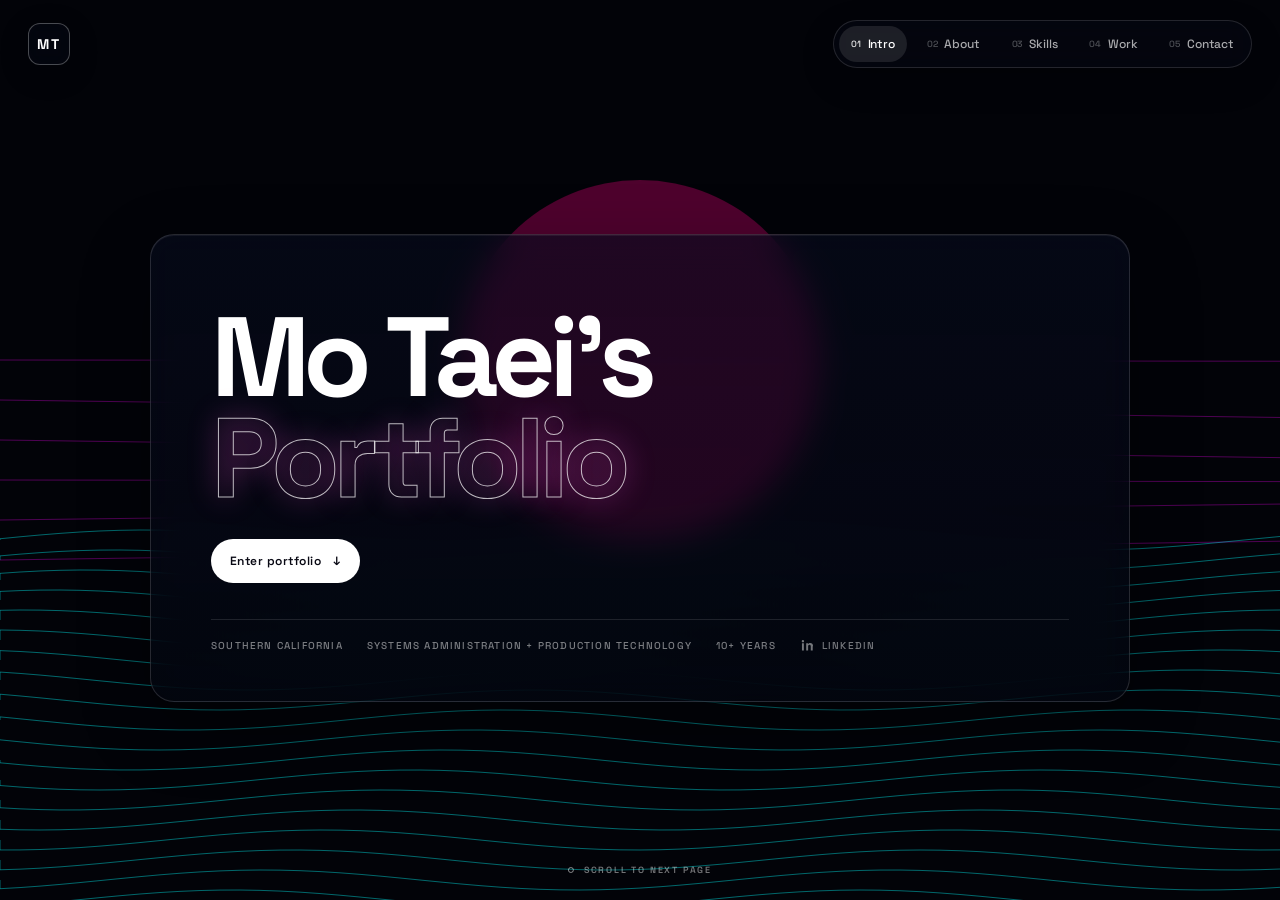
==== commit 33a24ae6: "Revert "zoom level update" This reverts commit 2a4bf22c56a19e8b46ada62539c8833951356965." ====
--- a/index.html
+++ b/index.html
@@ -1,286 +1,170 @@
 <!DOCTYPE html>
 <html lang="en">
 <head>
-  <meta charset="utf-8">
-  <meta name="viewport" content="width=device-width, initial-scale=1">
-  <meta name="description" content="NK Deal Food Distribution - Mediterranean specialty foods serving customers across North America.">
-  <title>NK Deal | Mediterranean Specialty Foods</title>
-  <link rel="icon" href="img/logo.png">
+  <meta charset="UTF-8">
+  <meta name="viewport" content="width=device-width, initial-scale=1.0, viewport-fit=cover">
+  <meta name="theme-color" content="#03040b">
+  <meta name="description" content="Mo Taei's portfolio. Systems administration, creative technology, and production infrastructure.">
+  <link rel="icon" href="favicon.ico" type="image/x-icon">
+  <title>Mo Taei | Portfolio</title>
   <link rel="preconnect" href="https://fonts.googleapis.com">
   <link rel="preconnect" href="https://fonts.gstatic.com" crossorigin>
-  <link href="https://fonts.googleapis.com/css2?family=DM+Sans:wght@400;500;600;700&family=Manrope:wght@500;600;700;800&display=swap" rel="stylesheet">
-  <link rel="stylesheet" href="css/style.css?v=8">
-  <style>
-
-
-    .site-header .brand img {
-      width: 62px;
-    }
-    @media (max-width: 900px) {
-      .site-header .brand img {
-        width: 54px;
-      }
-    }
-    .catalog-frame {
-      width: 100%;
-      padding: 0;
-      overflow: hidden;
-    }
-    .catalog-frame iframe {
-      display: block;
-      width: 100%;
-      height: min(58.666667vh, 1000px);
-      min-height: 700px;
-      margin: 0;
-      border: 0;
-    }
-    @media (max-width: 1350px) {
-      .catalog-frame iframe {
-        height: 52vh;
-        min-height: 600px;
-      }
-    }
-    @media (max-width: 900px) {
-      .catalog-frame iframe {
-        height: 48vh;
-        min-height: 500px;
-      }
-    }
-
-    .category-image {
-      width: calc(100% + 56px);
-      height: 190px;
-      margin: -28px -28px 0;
-      overflow: hidden;
-      background: #f5f3ee;
-      position: relative;
-      display: flex;
-      align-items: center;
-      justify-content: center;
-    }
-    .category-image::after {
-      content: '';
-      position: absolute;
-      inset: 0;
-      background: linear-gradient(
-        180deg,
-        rgba(255,255,255,0) 68%,
-        rgba(13,61,53,.055) 100%
-      );
-      pointer-events: none;
-    }
-    .category-image img {
-      display: block;
-      width: 100%;
-      height: 100%;
-      object-fit: cover;
-      object-position: center;
-      transition: transform .45s ease;
-    }
-    .category-card:hover .category-image img {
-      transform: scale(1.025);
-    }
-
-    @media (max-width: 1350px) {
-      .category-image {
-        height: 180px;
-      }
-    }
-
-    @media (max-width: 900px) {
-      .category-image {
-        height: 200px;
-      }
-    }
-    .categories .category-card {
-      color: #14211d !important;
-    }
-    .categories .category-card h3 {
-      color: #0d3d35 !important;
-      opacity: 1 !important;
-    }
-    .categories .category-card p {
-      color: #53615b !important;
-      opacity: 1 !important;
-    }
-    .categories .category-card .category-number {
-      color: #7b8782 !important;
-    }
-    .categories .category-card .category-icon {
-      color: #d69a2d !important;
-    }
-  </style>
+  <link href="https://fonts.googleapis.com/css2?family=DM+Sans:wght@400;500;600;700&family=Space+Grotesk:wght@400;500;600;700&display=swap" rel="stylesheet">
+  <link rel="stylesheet" href="styles.css">
 </head>
 <body>
-  <header class="site-header">
-    <div class="container nav-wrap">
-      <a class="brand" href="#top" aria-label="NK Deal home">
-        <img src="img/logo.png" alt="NK Deal">
-      </a>
-      <nav class="nav" aria-label="Main navigation">
-        <a href="#catalog">Catalog</a>
-        <a href="#about">About</a>
-        <a href="#categories">What We Carry</a>
-        <a href="#contact">Contact</a>
-      </nav>
-      <a class="nav-cta" href="#contact">Get in Touch</a>
-      <button class="menu-toggle" type="button" aria-label="Open navigation" aria-expanded="false" aria-controls="mobileNav">☰</button>
+  <nav class="nav" aria-label="Primary navigation">
+    <a class="nav-brand" href="#intro" aria-label="Mo Taei home">MT</a>
+    <div class="nav-pages">
+      <a class="active" href="#intro"><span>01</span>Intro</a>
+      <a href="#about"><span>02</span>About</a>
+      <a href="#skills"><span>03</span>Skills</a>
+      <a href="#portfolio"><span>04</span>Work</a>
+      <a href="#contact"><span>05</span>Contact</a>
     </div>
-    <div class="mobile-nav" id="mobileNav">
-      <a href="#catalog">Catalog</a>
-      <a href="#about">About</a>
-      <a href="#categories">What We Carry</a>
-      <a href="#contact">Contact</a>
-    </div>
-  </header>
+  </nav>
 
-  <main id="top">
-    <!-- Catalog is the first main section so visitors land on the product catalog immediately. -->
-    <section class="catalog-section catalog-front" id="catalog">
-      <div class="container">
-        <div class="catalog-intro">
-          <h1>Mediterranean<br><span style="color: var(--gold);">Specialty Foods</span></h1>
-          <a class="button button-light" href="https://drive.google.com/file/d/1HvqymG_cubBVvsB7EMzcMhm5SAWxmM1-/view?usp=sharing" target="_blank" rel="noopener noreferrer">Open Catalog ↗</a>
+  <main class="container">
+    <section class="section hero-section" id="intro">
+      <canvas class="bgCanvas" data-bgtype="retrowaveIntro"></canvas>
+      <div class="hero-card glass-card">
+        <h1>Mo Taei's<br><em>Portfolio</em></h1>
+        <div class="hero-links">
+          <a class="btn btn-primary" href="#about">Enter portfolio <span>↓</span></a>
         </div>
-        <div class="catalog-frame">
-          <iframe src="https://drive.google.com/file/d/1HvqymG_cubBVvsB7EMzcMhm5SAWxmM1-/preview" title="NK Deal product catalog" allow="autoplay"></iframe>
-        </div>
-        <p class="catalog-note">For product availability, quantities and pricing, contact NK Deal directly.</p>
+        <div class="hero-footer"><span>Southern California</span><span>Systems Administration + Production Technology</span><span>10+ years</span><a class="linkedin-mini" href="https://www.linkedin.com/in/mtaei" target="_blank" rel="noopener" aria-label="LinkedIn"><svg viewBox="0 0 24 24" aria-hidden="true"><path d="M6.2 8.2H3.1V20h3.1V8.2ZM4.65 3.1a1.9 1.9 0 1 0 0 3.8 1.9 1.9 0 0 0 0-3.8ZM20.9 13.1c0-3.55-1.9-5.2-4.45-5.2-2.05 0-2.95 1.13-3.46 1.92V8.2H9.9V20H13v-6.04c0-1.59.3-3.13 2.27-3.13 1.94 0 1.97 1.82 1.97 3.25V20h3.1l.01-6.9Z"/></svg><span>LinkedIn</span></a></div>
       </div>
+      <div class="page-cue"><span></span>SCROLL TO NEXT PAGE</div>
     </section>
 
-    <section class="intro" id="about">
-      <div class="container intro-grid">
-        <div>
-          <div class="eyebrow dark"><span></span> About NK Deal</div>
-          <h2>A premier distributor of <em>Mediterranean goods.</em></h2>
+    <section class="section about-section" id="about">
+      <canvas class="bgCanvas" data-bgtype="quarterNeonWaves"></canvas>
+      <div class="content-wrap about-grid">
+        <div class="about-card glass-card reveal">
+          <h2>About</h2>
+          <p>Technology operations professional with nearly a decade of IT and technical support experience, including 5 years supporting production at DreamWorks Animation and current experience in the game industry with Take-Two Interactive (2K Games &amp; Zynga).</p>
+          <p>
+          My work has supported production across major DreamWorks Animation features,
+          including <strong>The Bad Guys</strong>, <strong>Puss in Boots: The Last Wish</strong>,
+          <strong>Ruby Gillman: Teenage Kraken</strong>, <strong>Trolls Band Together</strong>,
+          <strong>Orion and the Dark</strong>, <strong>Kung Fu Panda 4</strong>,
+          <strong>The Wild Robot</strong>, and <strong>The Bad Guys 2</strong>.
+          I also contributed to an internal early storyboard preview and review for
+          <strong>Shrek 5</strong>.
+          </p>
+          <p></p>
         </div>
-        <div class="intro-copy">
-          <p>NK Deal Food Distribution brings together a wide range of Persian, Lebanese and Mediterranean foods from established brands and specialty producers.</p>
-          <p>From pantry staples and cooking essentials to sweets, snacks, beverages and specialty ingredients, our catalog reflects the breadth of what we carry.</p>
-          <a class="text-link" href="#catalog">Browse the full catalog <span>→</span></a>
+        <div class="resume-card glass-card reveal">
+          <div class="card-header"><strong>RESUME</strong></div>
+          <iframe title="Resume preview" src="https://drive.google.com/file/d/1kXZ4fRPHzwVYPoiwU6MdOH0JkMkgQlUK/preview"></iframe>
+        </div>
+      </div>
+      <div class="page-cue"><span></span>SKILLS</div>
+    </section>
+
+    <section class="section skills-section" id="skills">
+      <canvas class="bgCanvas" data-bgtype="storybookSky"></canvas>
+      <div class="content-wrap">
+        <div class="skills-top reveal">
+          <div>
+            <h2>Skills</h2>
+          </div>
+        </div>
+        <div class="skills-grid reveal">
+          <article class="skill-card"><div class="skill-icon">⌘</div><div><h3>Systems</h3><p>Linux · Windows · macOS · Group Policy · Patch Management · JAMF · SCCM</p></div></article>
+          <article class="skill-card"><div class="skill-icon">&lt;/&gt;</div><div><h3>Automation</h3><p>Python · PowerShell · Bash · C++ · Scripting · Workflow optimization</p></div></article>
+          <article class="skill-card"><div class="skill-icon cloud-mark">☁</div><div><h3>Cloud</h3><p>AWS · Azure · Cloud administration · Identity · Migrations</p></div></article>
+          <article class="skill-card"><div class="skill-icon">✦</div><div><h3>Creative Tech</h3><p>Unreal Engine · Maya · Houdini · Photoshop · Premiere Pro</p></div></article>
+          <article class="skill-card"><div class="skill-icon">◫</div><div><h3>Web</h3><p>HTML · CSS · JavaScript · Responsive UI · Interactive experiences</p></div></article>
+          <article class="skill-card"><div class="skill-icon">▣</div><div><h3>Production</h3><p>Confluence · Jira · Video pipelines · Studio support · Incident response</p></div></article>
+        </div>
+      </div>
+      <div class="page-cue"><span></span>WORK</div>
+    </section>
+
+    <section class="section portfolio-section" id="portfolio">
+      <canvas class="bgCanvas work-gallery-canvas" data-bgtype="workGallery" aria-hidden="true"></canvas>
+      <div class="work-exhibit">
+        <div class="work-title reveal"><h2>Work</h2></div>
+        <div class="screening-room reveal">
+          <article class="screen-card">
+            <div class="screen-frame">
+              <div class="screen-media"><iframe title="Unreal project" src="https://www.youtube.com/embed/5TjLQM7S_hY" allowfullscreen></iframe></div>
+            </div>
+          </article>
+          <article class="screen-card">
+            <div class="screen-frame">
+              <div class="screen-media"><iframe title="Unreal project" src="https://www.youtube.com/embed/Mz3if2iNJPg" allowfullscreen></iframe></div>
+            </div>
+          </article>
+          <article class="screen-card">
+            <div class="screen-frame">
+              <div class="screen-media"><iframe title="Unreal project" src="https://www.youtube.com/embed/zhL6NqpCXuE" allowfullscreen></iframe></div>
+            </div>
+          </article>
+        </div>
+      </div>
+      <div class="page-cue"><span></span>CONTACT</div>
+    </section>
+
+    <section class="section contact-section" id="contact">
+      <canvas class="bgCanvas contact-gallery-canvas" data-bgtype="contactGallery" aria-hidden="true"></canvas>
+
+      <div class="contact-scene" aria-hidden="true">
+        <div class="contact-globe">
+          <span class="globe-line globe-lat lat-a"></span>
+          <span class="globe-line globe-lat lat-b"></span>
+          <span class="globe-line globe-lat lat-c"></span>
+          <span class="globe-line globe-lon lon-a"></span>
+          <span class="globe-line globe-lon lon-b"></span>
+          <span class="globe-line globe-lon lon-c"></span>
+          <span class="globe-line globe-lon lon-d"></span>
+          <i class="globe-pulse"></i>
+        </div>
+        <div class="contact-ring contact-ring-a"></div>
+        <div class="contact-ring contact-ring-b"></div>
+        <div class="contact-ring contact-ring-c"></div>
+        <div class="contact-beam contact-beam-a"></div>
+        <div class="contact-beam contact-beam-b"></div>
+      </div>
+
+      <div class="content-wrap contact-grid contact-grid-v2">
+        <div class="contact-card glass-card reveal">
+          <div class="contact-orbit" aria-hidden="true"><span></span><span></span><span></span></div>
+          <h2>Contact</h2>
+          <p class="contact-lede">Systems, production technology, interactive work, and the infrastructure behind creative teams.</p>
+
+          <div class="contact-links">
+            <a href="mailto:mtaei@icloud.com">
+              <span>EMAIL</span><strong>mtaei@icloud.com</strong><b>↗</b>
+            </a>
+            <a href="tel:+19495477659">
+              <span>PHONE</span><strong>+1 (949) 547-7659</strong><b>↗</b>
+            </a>
+            <a href="https://www.linkedin.com/in/mtaei" target="_blank" rel="noopener">
+              <span>LINKEDIN</span><strong>linkedin.com/in/mtaei</strong><b>↗</b>
+            </a>
+          </div>
+        </div>
+
+        <div class="map-card glass-card reveal">
+          <div class="map-frame">
+            <iframe title="Map of Southern California" src="https://maps.google.com/maps?q=San%20Clemente%2C%20CA&t=&z=9&ie=UTF8&iwloc=&output=embed"></iframe>
+            <div class="map-vignette"></div>
+          </div>
         </div>
       </div>
     </section>
 
-    <section class="categories" id="categories">
-      <div class="container">
-        <div class="section-head">
-          <div>
-            <div class="eyebrow dark"><span></span> Our Selection</div>
-            <h2>What you'll find in our <em>catalog.</em></h2>
-          </div>
-          <p>We carry a wide mix of established brands and specialty products, with formats ranging from everyday packages to larger quantities.</p>
-        </div>
-        <div class="category-grid">
-          <article class="category-card featured">
-            <span class="category-number">01</span>
-            <div class="category-image"><img src="img/categories/persian.jpg" alt="Persian and Mediterranean specialty foods"></div>
-            <h3>Persian & Mediterranean</h3>
-            <p>Traditional sweets, lavashak, saffron, specialty pantry foods, pickles and more.</p>
-          </article>
-          <article class="category-card">
-            <span class="category-number">02</span>
-            <div class="category-image"><img src="img/categories/rice.jpg" alt="Basmati rice and grains"></div>
-            <h3>Rice & Grains</h3>
-            <p>Persian rice, basmati, bulgur, freekeh, lentils and other pantry staples.</p>
-          </article>
-          <article class="category-card">
-            <span class="category-number">03</span>
-            <div class="category-image"><img src="img/categories/dates.jpg" alt="Dates and dried fruit"></div>
-            <h3>Dates & Dried Fruit</h3>
-            <p>Dates, date products, raisins, barberries, figs and specialty fruit products.</p>
-          </article>
-          <article class="category-card">
-            <span class="category-number">04</span>
-            <div class="category-image"><img src="img/categories/nuts.jpg" alt="Pistachios and almonds"></div>
-            <h3>Nuts & Seeds</h3>
-            <p>Pistachios, almonds, sesame, seeds and bulk specialty nut products.</p>
-          </article>
-          <article class="category-card">
-            <span class="category-number">05</span>
-            <div class="category-image"><img src="img/categories/oils.jpg" alt="Tahini and Mediterranean condiments"></div>
-            <h3>Oils & Condiments</h3>
-            <p>Olive oils, cooking oils, tahini, molasses, vinegars and sauces.</p>
-          </article>
-          <article class="category-card">
-            <span class="category-number">06</span>
-            <div class="category-image"><img src="img/categories/sweets.jpg" alt="Persian sweets"></div>
-            <h3>Sweets & Beverages</h3>
-            <p>Sohan, rock candy, teas, juices, fruit drinks, specialty waters and snacks.</p>
-          </article>
-        </div>
-      </div>
-    </section>
-
-    <section class="cta-section">
-      <div class="container cta-box">
-        <div>
-          <div class="eyebrow"><span></span> New Customers</div>
-          <h2>Looking for the right <em>products?</em></h2>
-          <p>Tell us what you're looking for and our team can help you get started.</p>
-        </div>
-        <a class="button button-primary" href="#contact">Contact NK Deal <span>→</span></a>
-      </div>
-    </section>
-
-    <section class="contact-section" id="contact">
-      <div class="container contact-grid">
-        <div>
-          <div class="eyebrow dark"><span></span> Get in Touch</div>
-          <h2>Let's <em>connect.</em></h2>
-          <p class="contact-intro">NK Deal works with food businesses and specialty markets across North America. For product questions, pricing and new customer inquiries, reach out directly.</p>
-        </div>
-        <div class="contact-cards">
-          <a href="tel:+17145539978" class="contact-card">
-            <span class="contact-label">Call</span>
-            <strong>(714) 553-9978</strong>
-            <small>General inquiries</small>
-          </a>
-          <a href="mailto:info@nkdeal.com" class="contact-card">
-            <span class="contact-label">Email</span>
-            <strong>info@nkdeal.com</strong>
-            <small>Send us your inquiry</small>
-          </a>
-        </div>
+    <section class="section easter-section" id="easteregg" aria-label="Easter egg">
+      <canvas id="tunnelCanvas"></canvas>
+      <div class="egg-banner" role="group" aria-label="Tunnel speed controls">
+        <button type="button" data-tunnel-control="slow" aria-label="Make the tunnel slower">← SLOWER</button>
+        <span aria-hidden="true">SPEED</span>
+        <button type="button" data-tunnel-control="fast" aria-label="Make the tunnel faster">FASTER →</button>
       </div>
     </section>
   </main>
-
-  <footer class="footer">
-    <div class="container footer-grid">
-      <a class="brand footer-brand" href="#top"><img src="img/logo.png" alt="NK Deal"></a>
-      <div class="footer-copy">© 2026 NK Deal Food Distribution. Serving customers across North America.</div>
-      <a href="#top" class="back-top">Back to top ↑</a>
-    </div>
-  </footer>
-
-  <script>
-    const menuToggle = document.querySelector('.menu-toggle');
-    const mobileNav = document.querySelector('#mobileNav');
-    menuToggle?.addEventListener('click', () => {
-      const open = mobileNav.classList.toggle('open');
-      menuToggle.setAttribute('aria-expanded', String(open));
-      menuToggle.textContent = open ? '×' : '☰';
-    });
-    mobileNav?.querySelectorAll('a').forEach(link => link.addEventListener('click', () => {
-      mobileNav.classList.remove('open');
-      menuToggle.setAttribute('aria-expanded', 'false');
-      menuToggle.textContent = '☰';
-    }));
-  </script>
+  <script src="script.js"></script>
 </body>
 </html>
-
-<style>
-  .categories .category-card {
-    padding: 28px 30px 30px;
-  }
-  .categories .category-card h3 {
-    margin-top: 0;
-    margin-bottom: 10px;
-  }
-  .categories .category-card p {
-    margin-bottom: 0;
-  }
-</style>
--- a/styles.css
+++ b/styles.css
@@ -0,0 +1,1200 @@
+*{margin:0;padding:0;box-sizing:border-box}
+html,body{width:100%;height:100%;overflow:hidden;background:#03040b;color:#fff;font-family:'DM Sans',system-ui,sans-serif}
+body{letter-spacing:-.01em}
+a{color:inherit;text-decoration:none}
+.container{height:100vh;width:100%;scroll-snap-type:y mandatory;overflow-y:auto;scroll-behavior:smooth}
+.container::-webkit-scrollbar{width:7px}.container::-webkit-scrollbar-track{background:rgba(0,0,0,.2)}.container::-webkit-scrollbar-thumb{background:rgba(255,255,255,.2);border-radius:99px}
+.section{position:relative;width:100vw;height:100vh;min-height:100vh;scroll-snap-align:start;display:flex;align-items:center;justify-content:center;overflow:hidden}
+.bgCanvas{position:absolute;inset:0;width:100%;height:100%;z-index:0}
+.nav{position:fixed;left:28px;right:28px;top:20px;z-index:50;height:48px;display:flex;align-items:center;justify-content:space-between;pointer-events:none}
+.nav>*{pointer-events:auto}.nav-brand{width:42px;height:42px;border:1px solid rgba(255,255,255,.28);display:grid;place-items:center;border-radius:12px;background:rgba(6,10,24,.45);backdrop-filter:blur(14px);font:700 14px 'Space Grotesk',sans-serif;letter-spacing:.12em;box-shadow:0 8px 30px rgba(0,0,0,.2)}
+.nav-pages{display:flex;gap:8px;padding:5px;background:rgba(7,10,23,.45);border:1px solid rgba(255,255,255,.13);border-radius:999px;backdrop-filter:blur(14px);box-shadow:0 12px 35px rgba(0,0,0,.2)}
+.nav-pages a{font:500 12px 'Space Grotesk',sans-serif;color:rgba(255,255,255,.66);padding:10px 12px;border-radius:999px;transition:.25s ease;display:flex;gap:7px;align-items:center}.nav-pages a span{opacity:.45;font-size:9px}.nav-pages a:hover,.nav-pages a.active{background:rgba(255,255,255,.1);color:#fff}.nav-pages a.active span{opacity:.9}
+
+.content-wrap{position:relative;z-index:2;width:min(1200px,90vw)}
+.glass-card{background:linear-gradient(180deg,rgba(7,11,29,.66),rgba(4,6,17,.58));border:1px solid rgba(255,255,255,.14);box-shadow:0 24px 70px rgba(0,0,0,.32),inset 0 1px 0 rgba(255,255,255,.06);backdrop-filter:blur(16px);-webkit-backdrop-filter:blur(16px);border-radius:24px}
+.hero-card{width:min(720px,82vw);padding:44px 48px;position:relative;z-index:3;transform:translateY(2vh)}
+.eyebrow,.section-kicker{font:700 11px 'Space Grotesk',sans-serif;letter-spacing:.18em;text-transform:uppercase;color:rgba(255,255,255,.65)}.eyebrow{display:flex;gap:10px;align-items:center}.eyebrow span{color:#ff65dc}.hero-card h1{font:700 clamp(4rem,7.5vw,7.4rem)/.9 'Space Grotesk',sans-serif;letter-spacing:-.06em;margin:24px 0 20px}.hero-card h1 em,.skills-top h2 em,.about-card h2 em,.portfolio-heading h2 em,.contact-card h2 em{font-style:normal;color:transparent;-webkit-text-stroke:1px rgba(255,255,255,.72);text-shadow:0 0 30px rgba(255,80,215,.26)}
+.hero-card p{font-size:18px;line-height:1.55;color:rgba(255,255,255,.72);max-width:590px}.hero-links{display:flex;gap:12px;margin-top:30px}.btn{padding:13px 18px;border-radius:999px;font:600 12px 'Space Grotesk',sans-serif;letter-spacing:.04em;display:inline-flex;gap:12px;align-items:center;border:1px solid rgba(255,255,255,.16)}.btn-primary{background:#fff;color:#090914}.btn-ghost{background:rgba(255,255,255,.07)}
+.hero-footer{margin-top:36px;padding-top:18px;border-top:1px solid rgba(255,255,255,.11);display:flex;gap:24px;flex-wrap:wrap;font:500 10px 'Space Grotesk',sans-serif;letter-spacing:.12em;text-transform:uppercase;color:rgba(255,255,255,.48)}
+.page-cue{position:absolute;bottom:24px;left:50%;transform:translateX(-50%);z-index:5;font:600 9px 'Space Grotesk',sans-serif;letter-spacing:.2em;color:rgba(255,255,255,.45);display:flex;gap:10px;align-items:center}.page-cue span{width:6px;height:6px;border-radius:50%;border:1px solid rgba(255,255,255,.5)}
+.about-grid{display:grid;grid-template-columns:.8fr 1.2fr;gap:24px;align-items:stretch}.about-card{padding:40px}.about-card h2,.contact-card h2{font:700 clamp(2.8rem,4.7vw,5rem)/.94 'Space Grotesk',sans-serif;letter-spacing:-.05em;margin:18px 0 24px}.about-card p,.contact-card p{font-size:16px;line-height:1.65;color:rgba(255,255,255,.7);margin-top:12px}.text-link{display:inline-flex;gap:9px;margin-top:26px;padding-bottom:5px;border-bottom:1px solid rgba(255,255,255,.35);font:600 12px 'Space Grotesk',sans-serif;text-transform:uppercase;letter-spacing:.08em}
+.resume-card{min-height:70vh;overflow:hidden;padding:0}.card-header{height:48px;padding:0 18px;display:flex;justify-content:space-between;align-items:center;border-bottom:1px solid rgba(255,255,255,.1);font:600 10px 'Space Grotesk',sans-serif;letter-spacing:.12em;color:rgba(255,255,255,.52)}.resume-card iframe{display:block;border:0;width:100%;height:calc(70vh - 48px);min-height:560px;background:#121212}
+.skills-top{display:flex;align-items:end;justify-content:space-between;gap:40px;margin-bottom:28px}.skills-top h2,.portfolio-heading h2{font:700 clamp(3rem,5vw,5.5rem)/.92 'Space Grotesk',sans-serif;letter-spacing:-.055em;margin-top:12px}.skills-top>p,.portfolio-heading>p{max-width:420px;color:rgba(255,255,255,.68);font-size:16px;line-height:1.5}.skills-grid{display:grid;grid-template-columns:repeat(3,1fr);gap:12px}.skill-card{padding:22px 20px;border:1px solid rgba(255,255,255,.14);border-radius:18px;background:rgba(10,15,26,.6);backdrop-filter:blur(10px);min-height:142px;display:flex;gap:18px;box-shadow:0 10px 35px rgba(0,0,0,.15)}.skill-index{font:700 10px 'Space Grotesk',sans-serif;letter-spacing:.13em;color:#ffe26c;padding-top:3px}.skill-card h3{font:600 19px 'Space Grotesk',sans-serif;margin-bottom:8px}.skill-card p{font-size:13px;line-height:1.5;color:rgba(255,255,255,.62)}
+.portfolio-wrap{width:min(1250px,92vw)}.portfolio-heading{display:flex;align-items:end;justify-content:space-between;gap:30px;margin-bottom:22px}.portfolio-grid{display:grid;grid-template-columns:1.45fr 1fr;gap:14px}.project-card{border:1px solid rgba(255,255,255,.13);background:rgba(8,6,18,.72);border-radius:20px;overflow:hidden;box-shadow:0 20px 60px rgba(0,0,0,.3);backdrop-filter:blur(10px)}.project-wide{grid-row:span 2}.project-media{aspect-ratio:16/9;background:#000}.project-media iframe{width:100%;height:100%;border:0;display:block}.project-info{display:flex;align-items:center;justify-content:space-between;padding:15px 17px;border-top:1px solid rgba(255,255,255,.1)}.project-info div{display:flex;align-items:center;gap:11px}.project-info span{font:600 9px 'Space Grotesk',sans-serif;letter-spacing:.12em;color:rgba(255,255,255,.45)}.project-info h3{font:600 15px 'Space Grotesk',sans-serif;color:#fff}
+.contact-grid{display:grid;grid-template-columns:1fr 1.25fr;gap:24px;align-items:stretch}.contact-card{padding:40px}.contact-links{margin-top:26px;display:grid;gap:0}.contact-links a{display:grid;grid-template-columns:90px 1fr auto;align-items:center;padding:14px 0;border-top:1px solid rgba(255,255,255,.1);font-size:13px}.contact-links span{font:600 9px 'Space Grotesk',sans-serif;letter-spacing:.12em;color:rgba(255,255,255,.42)}.contact-links strong{font:600 14px 'Space Grotesk',sans-serif}.map-card{overflow:hidden;position:relative;padding:0}.map-card iframe{width:100%;height:100%;min-height:420px;border:0;display:block;filter:saturate(.55) contrast(1.08)}.map-note{position:absolute;left:18px;bottom:18px;background:rgba(6,8,18,.75);border:1px solid rgba(255,255,255,.14);padding:10px 12px;border-radius:999px;font:600 9px 'Space Grotesk',sans-serif;letter-spacing:.13em;backdrop-filter:blur(10px)}.map-note span{display:inline-block;width:6px;height:6px;border-radius:50%;background:#ffe66b;margin-right:8px;box-shadow:0 0 10px #ffe66b}
+.easter-section{background:#020208}.easter-section canvas{position:absolute;inset:0;width:100%;height:100%}.egg-panel{position:relative;z-index:2;width:min(650px,85vw);text-align:center;padding:34px 32px;border:1px solid rgba(255,50,220,.38);background:rgba(10,0,20,.54);backdrop-filter:blur(10px);border-radius:22px;box-shadow:0 0 60px rgba(255,0,220,.12)}.egg-panel h2{font:700 clamp(2.8rem,5vw,5rem)/.9 'Space Grotesk',sans-serif;margin:14px 0}.egg-panel p{color:rgba(255,255,255,.68);line-height:1.6}.reveal{opacity:0;transform:translateY(18px);transition:opacity .7s ease,transform .7s ease}.reveal.visible{opacity:1;transform:none}
+@media(max-width:900px){.nav{left:14px;right:14px}.nav-pages a{padding:8px 9px}.nav-pages a span{display:none}.hero-card{padding:34px 28px}.about-grid,.contact-grid{grid-template-columns:1fr}.resume-card{min-height:60vh}.resume-card iframe{height:58vh;min-height:420px}.skills-top,.portfolio-heading{display:block}.skills-top>p,.portfolio-heading>p{margin-top:12px}.skills-grid{grid-template-columns:repeat(2,1fr)}.portfolio-grid{grid-template-columns:1fr}.project-wide{grid-row:auto}.map-card iframe{min-height:360px}}
+@media(max-width:620px){.nav-brand{display:none}.nav-pages{width:100%;justify-content:space-between}.nav-pages a{flex:1;justify-content:center;font-size:10px}.hero-card h1{font-size:3.5rem}.hero-card p{font-size:15px}.hero-footer{gap:12px}.about-card,.contact-card{padding:28px}.skills-grid{grid-template-columns:1fr}.skill-card{min-height:125px}.page-cue{display:none}.portfolio-heading h2{font-size:3rem}}
+
+/* --- Refinement pass --- */
+.eyebrow{gap:0}
+.hero-card{width:min(980px,88vw);padding:48px 60px;}
+.hero-card h1{font-size:clamp(4.8rem,8.8vw,8.5rem);}
+.hero-card p{max-width:760px}
+.hero-footer{align-items:center}
+.linkedin-mini{display:inline-flex;align-items:center;gap:7px;color:rgba(255,255,255,.46);transition:.25s ease}
+.linkedin-mini svg{width:15px;height:15px;fill:currentColor}
+.linkedin-mini:hover{color:rgba(255,255,255,.86)}
+.btn-ghost{display:none}
+.about-card h2,.contact-card h2{font-size:clamp(4rem,6vw,6.3rem)}
+.about-card h2{margin-bottom:28px}
+.skills-top{margin-bottom:30px}
+.skills-top h2{font-size:clamp(4rem,6vw,6.3rem);margin-top:8px}
+.skills-grid{grid-template-columns:repeat(3,1fr);gap:16px}
+.skill-card{position:relative;overflow:hidden;min-height:165px;padding:24px;background:linear-gradient(145deg,rgba(12,17,35,.82),rgba(8,11,27,.52));border-color:rgba(255,255,255,.11);transition:transform .25s ease,border-color .25s ease,background .25s ease}
+.skill-card::before{content:"";position:absolute;width:150px;height:150px;right:-55px;top:-65px;border:1px solid rgba(255,230,108,.14);border-radius:50%;box-shadow:0 0 60px rgba(255,208,86,.05)}
+.skill-card:hover{transform:translateY(-6px);border-color:rgba(255,225,108,.28);background:linear-gradient(145deg,rgba(18,23,48,.9),rgba(8,11,27,.62))}
+.skill-icon{width:42px;height:42px;display:grid;place-items:center;flex:none;border-radius:12px;background:linear-gradient(145deg,rgba(255,255,255,.12),rgba(255,255,255,.04));border:1px solid rgba(255,255,255,.14);color:#ffe66b;font:700 17px 'Space Grotesk',sans-serif;box-shadow:inset 0 1px 0 rgba(255,255,255,.08),0 8px 25px rgba(0,0,0,.14)}
+.cloud-mark{font-size:20px}
+.skill-card>div:last-child{flex:1}
+.skill-card h3{font-size:20px}
+.skill-card p{font-size:13px;color:rgba(255,255,255,.66)}
+.skill-tags{display:flex;flex-wrap:wrap;gap:6px;margin-top:14px}
+.skill-tags span,.project-ribbon span{font:700 8px 'Space Grotesk',sans-serif;letter-spacing:.13em;color:rgba(255,255,255,.47);border:1px solid rgba(255,255,255,.1);padding:5px 7px;border-radius:999px}
+.portfolio-section{align-items:center}
+.portfolio-wrap{width:min(1320px,92vw)}
+.portfolio-heading{margin-bottom:24px}
+.portfolio-heading h2{font-size:clamp(3.8rem,5.8vw,6.2rem)}
+.portfolio-heading>p{max-width:360px}
+.portfolio-grid{grid-template-columns:1.35fr 1fr;grid-template-rows:auto auto;gap:16px}
+.project-card{position:relative;border-radius:24px;background:rgba(7,7,17,.76);border-color:rgba(255,255,255,.14);transition:transform .3s ease,border-color .3s ease,box-shadow .3s ease}
+.project-card:hover{transform:translateY(-5px);border-color:rgba(255,106,222,.34);box-shadow:0 25px 80px rgba(0,0,0,.38)}
+.project-wide{grid-row:span 2}
+.project-ribbon{position:absolute;z-index:3;top:12px;left:12px;display:flex;gap:6px}
+.project-ribbon span{background:rgba(7,9,20,.72);backdrop-filter:blur(10px);color:rgba(255,255,255,.67)}
+.project-info{align-items:flex-end;padding:18px 19px 20px}
+.project-info div{display:block}
+.project-info h3{font-size:17px;margin-bottom:5px}
+.project-info p{font-size:12px;line-height:1.45;color:rgba(255,255,255,.5);max-width:460px}
+.project-arrow{width:34px;height:34px;border-radius:50%;display:grid!important;place-items:center;background:rgba(255,255,255,.08);color:#fff!important;font-size:16px!important;letter-spacing:0!important}
+.contact-section .contact-card{background:rgba(6,8,18,.42);border-color:rgba(255,255,255,.12)}
+.contact-card h2{margin-bottom:22px}
+.contact-card p{max-width:430px}
+.contact-links a{transition:.25s ease;padding:16px 0}
+.contact-links a:hover{padding-left:7px;color:#fff}
+.map-card{border-radius:28px}
+.map-note{display:none}
+.easter-section{background:#010106}
+.egg-panel{background:rgba(8,0,17,.35);border-color:rgba(255,70,230,.26);box-shadow:0 0 100px rgba(255,0,220,.10)}
+
+@media(max-width:900px){
+  .hero-card{padding:36px 32px}
+  .hero-card h1{font-size:clamp(3.7rem,12vw,6rem)}
+  .skills-grid{grid-template-columns:repeat(2,1fr)}
+  .portfolio-grid{grid-template-columns:1fr}
+  .project-wide{grid-row:auto}
+}
+@media(max-width:620px){
+  .hero-card{width:91vw;padding:30px 24px}
+  .hero-card h1{font-size:3.65rem}
+  .hero-footer{display:grid;grid-template-columns:1fr 1fr;gap:10px}
+  .linkedin-mini{grid-column:1/-1}
+  .skills-grid{grid-template-columns:1fr}
+  .portfolio-heading h2{font-size:3.5rem}
+}
+
+/* =========================================================
+   ART-DIRECTION PASS 03
+   Darker sky, slower atmosphere, rebuilt Work + Contact,
+   minimal Easter egg, mobile-first controls.
+   ========================================================= */
+
+/* Keep page typography from repeating the same eyebrow + title twice. */
+.about-card h2,
+.skills-top h2,
+.contact-card h2,
+.portfolio-heading h2{margin-top:0}
+
+/* --- Skills: lighthouse-at-night mood --- */
+.skills-section{background:#070811}
+.skills-top{margin-bottom:34px}
+.skills-top h2{font-size:clamp(4.4rem,7vw,7rem);line-height:.88;letter-spacing:-.065em;text-shadow:0 12px 55px rgba(0,0,0,.28)}
+.skill-card{min-height:172px;background:linear-gradient(145deg,rgba(8,12,28,.86),rgba(17,13,34,.76));border-color:rgba(255,255,255,.08);box-shadow:0 18px 48px rgba(0,0,0,.25)}
+.skill-card::after{content:"";position:absolute;inset:auto -20% -55% -20%;height:80px;background:radial-gradient(ellipse,rgba(255,218,104,.10),transparent 62%);pointer-events:none}
+.skill-icon{background:rgba(15,18,37,.9);border-color:rgba(255,221,116,.16);box-shadow:inset 0 1px 0 rgba(255,255,255,.06),0 10px 28px rgba(0,0,0,.28)}
+
+/* --- Work: turn it into a curated exhibit, not a blog grid --- */
+.portfolio-section{background:#07030c}
+.portfolio-section .bgCanvas{opacity:.72}
+.portfolio-wrap{width:min(1400px,94vw)}
+.portfolio-heading{display:flex;align-items:flex-end;justify-content:space-between;margin-bottom:30px;gap:40px}
+.portfolio-heading h2{font-size:clamp(5rem,10vw,10rem);line-height:.78;letter-spacing:-.08em}
+.work-subtitle{display:flex;gap:8px;flex-wrap:wrap;max-width:430px;justify-content:flex-end;margin-bottom:8px}
+.work-subtitle span{padding:8px 10px;border:1px solid rgba(255,255,255,.13);border-radius:999px;background:rgba(7,4,18,.58);backdrop-filter:blur(10px);font:700 8px 'Space Grotesk',sans-serif;letter-spacing:.16em;color:rgba(255,255,255,.52)}
+.portfolio-grid{grid-template-columns:1.55fr .85fr;grid-template-rows:1fr 1fr;gap:18px;align-items:stretch}
+.project-card{border-radius:28px;background:rgba(4,4,11,.78);border-color:rgba(255,255,255,.11);box-shadow:0 24px 90px rgba(0,0,0,.38);}
+.project-card::before{content:"";position:absolute;inset:0;background:linear-gradient(140deg,rgba(255,255,255,.035),transparent 38%,rgba(255,55,220,.055));pointer-events:none}
+.project-wide{grid-row:1 / span 2}
+.project-wide .project-media{height:100%;min-height:0;aspect-ratio:auto}
+.project-wide .project-info{position:absolute;left:0;right:0;bottom:0;z-index:4;background:linear-gradient(180deg,transparent,rgba(4,4,10,.94) 28%);padding:76px 24px 24px;border-top:0}
+.project-accent .project-media{aspect-ratio:16/10}
+.project-info h3{font-size:18px;letter-spacing:-.025em}
+.project-info p{font-size:12px;max-width:520px}
+.project-ribbon{top:16px;left:16px}
+.project-ribbon span{background:rgba(5,6,14,.72);border-color:rgba(255,255,255,.12)}
+.project-arrow{background:rgba(255,255,255,.10);border:1px solid rgba(255,255,255,.08)}
+.project-card:hover .project-arrow{background:#fff;color:#0a0710!important;transform:translate(2px,-2px)}
+
+/* --- Contact: make it feel like a terminal / signal room --- */
+.contact-section{background:#04050a}
+.contact-section .bgCanvas{opacity:.5}
+.contact-grid{width:min(1280px,92vw);grid-template-columns:.95fr 1.35fr;gap:18px;align-items:stretch}
+.contact-card{min-height:560px;padding:52px;overflow:hidden;position:relative;background:linear-gradient(145deg,rgba(8,12,24,.87),rgba(4,7,15,.70));border-color:rgba(255,255,255,.09)}
+.contact-card::before{content:"";position:absolute;inset:-35% -10% auto auto;width:360px;height:360px;border:1px solid rgba(255,225,107,.12);border-radius:50%;box-shadow:0 0 100px rgba(255,205,84,.05);pointer-events:none}
+.contact-card::after{content:"";position:absolute;left:0;right:0;bottom:0;height:180px;background:linear-gradient(180deg,transparent,rgba(120,50,255,.08));pointer-events:none}
+.contact-card h2{position:relative;z-index:2;font-size:clamp(4.6rem,7vw,7.4rem);margin-bottom:16px}
+.contact-lede{position:relative;z-index:2;font-size:16px!important;max-width:430px!important;color:rgba(255,255,255,.58)!important}
+.contact-links{position:relative;z-index:2;margin-top:42px}
+.contact-links a{grid-template-columns:95px 1fr auto;padding:18px 0;border-color:rgba(255,255,255,.08)}
+.contact-links strong{font-size:15px}
+.contact-orbit{position:absolute;right:46px;top:55px;width:92px;height:92px;border:1px solid rgba(255,220,90,.18);border-radius:50%;transform:rotate(-18deg)}
+.contact-orbit::before,.contact-orbit::after{content:"";position:absolute;inset:14px;border:1px solid rgba(255,255,255,.10);border-radius:50%}
+.contact-orbit::after{inset:44px;border-color:rgba(255,221,105,.24)}
+.contact-orbit span{position:absolute;width:5px;height:5px;background:#ffe26c;border-radius:50%;box-shadow:0 0 15px rgba(255,226,108,.8)}
+.contact-orbit span:nth-child(1){left:13px;top:18px}.contact-orbit span:nth-child(2){right:9px;top:44px}.contact-orbit span:nth-child(3){left:39px;bottom:8px}
+.contact-orbit span:nth-child(4){left:8px;bottom:25px}
+.map-card{min-height:560px;background:rgba(7,8,15,.7);border-color:rgba(255,255,255,.09)}
+.map-card::after{content:"SC / 33.62°N 117.18°W";position:absolute;right:18px;bottom:18px;padding:9px 11px;border:1px solid rgba(255,255,255,.12);border-radius:999px;background:rgba(4,6,12,.78);backdrop-filter:blur(10px);font:700 8px 'Space Grotesk',sans-serif;letter-spacing:.13em;color:rgba(255,255,255,.46)}
+.map-card iframe{min-height:560px;filter:grayscale(.75) saturate(.35) brightness(.72) contrast(1.12)}
+
+/* --- Easter egg: minimal, mysterious, closer to the old version --- */
+.easter-section{background:#000105}
+.egg-panel{width:auto;min-width:260px;padding:22px 26px;background:rgba(2,3,10,.46);border-color:rgba(255,60,229,.16);box-shadow:0 0 90px rgba(255,0,220,.07);border-radius:18px}
+.egg-kicker{font:700 9px 'Space Grotesk',sans-serif;letter-spacing:.22em;color:rgba(255,255,255,.42)}
+.egg-signal{display:flex;justify-content:center;align-items:center;gap:9px;margin:13px 0 12px}
+.egg-signal i{width:7px;height:7px;border-radius:2px;background:#ff47df;box-shadow:0 0 13px rgba(255,71,223,.62);transform:rotate(45deg);animation:eggPulse 2.8s ease-in-out infinite}
+.egg-signal i:nth-child(2){animation-delay:.25s}.egg-signal i:nth-child(3){animation-delay:.5s}.egg-signal i:nth-child(4){animation-delay:.75s}
+.egg-panel p{font:700 8px 'Space Grotesk',sans-serif;letter-spacing:.16em;color:rgba(255,255,255,.38);margin:0}
+.egg-touch{display:none;gap:10px;justify-content:center;margin-top:15px}
+.egg-touch button{width:48px;height:42px;border:1px solid rgba(255,255,255,.16);border-radius:12px;background:rgba(255,255,255,.06);color:#fff;font:600 20px 'DM Sans',sans-serif;touch-action:none}
+.egg-touch button:active{background:rgba(255,255,255,.14);transform:scale(.97)}
+@keyframes eggPulse{0%,100%{opacity:.3;transform:rotate(45deg) scale(.8)}50%{opacity:1;transform:rotate(45deg) scale(1.2)}}
+
+/* Slower, darker mobile sky without making it feel dead. */
+@media(max-width:900px){
+  .portfolio-heading{display:flex;align-items:flex-end}
+  .portfolio-heading h2{font-size:clamp(4.8rem,12vw,7rem)}
+  .work-subtitle{max-width:330px}
+  .portfolio-grid{grid-template-columns:1fr;grid-template-rows:auto}
+  .project-wide{grid-row:auto}
+  .project-wide .project-media{aspect-ratio:16/9;min-height:auto}
+  .project-wide .project-info{position:relative;background:rgba(4,4,10,.86);padding:18px 19px 20px}
+  .contact-grid{grid-template-columns:1fr}
+  .contact-card,.map-card{min-height:420px}
+  .map-card iframe{min-height:420px}
+}
+@media(max-width:620px){
+  .nav{top:12px}
+  .nav-pages{gap:2px;padding:3px}
+  .nav-pages a{padding:8px 5px;font-size:9px}
+  .hero-card{width:92vw}
+  .hero-footer{grid-template-columns:1fr;gap:11px}
+  .linkedin-mini{grid-column:auto}
+  .skills-top h2{font-size:4.6rem}
+  .skill-card{min-height:142px;padding:20px}
+  .portfolio-heading{display:block;margin-bottom:20px}
+  .portfolio-heading h2{font-size:5.2rem}
+  .work-subtitle{justify-content:flex-start;margin-top:14px}
+  .project-info h3{font-size:16px}
+  .contact-card{min-height:500px;padding:34px 26px}
+  .contact-card h2{font-size:4.7rem}
+  .contact-orbit{right:28px;top:35px;transform:scale(.72) rotate(-18deg)}
+  .contact-links a{grid-template-columns:72px 1fr auto;gap:8px}
+  .contact-links strong{font-size:13px;overflow-wrap:anywhere}
+  .map-card,.map-card iframe{min-height:320px}
+  .egg-panel{bottom:8vh;transform:none;width:78vw;min-width:0;padding:16px 18px}
+  .egg-touch{display:flex}
+  .egg-panel p{font-size:7px}
+}
+
+/* =========================================================
+   FINAL ART DIRECTION: Work becomes a cinematic exhibit.
+   Easter egg returns to dense gold starfield + hidden geometry.
+   ========================================================= */
+.portfolio-section{background:#100016}
+.portfolio-section .bgCanvas{opacity:.94}
+.work-exhibit{width:min(1420px,92vw);position:relative;z-index:2;padding-top:4vh}
+.work-stamp{display:flex;align-items:baseline;gap:15px;margin-bottom:26px;letter-spacing:.04em}
+.work-stamp span{font:700 11px 'Space Grotesk',sans-serif;color:#ffe26f;letter-spacing:.18em}
+.work-stamp strong{font:700 clamp(4rem,7.4vw,7.4rem)/.82 'Space Grotesk',sans-serif;letter-spacing:-.08em}
+.work-stamp small{font:700 9px 'Space Grotesk',sans-serif;color:rgba(255,255,255,.36);letter-spacing:.18em;margin-left:auto}
+.work-rail{display:grid;grid-template-columns:1.28fr .86fr .86fr;gap:14px;align-items:end}
+.work-piece{position:relative;overflow:hidden;border:1px solid rgba(255,255,255,.12);border-radius:26px;background:rgba(3,4,12,.86);box-shadow:0 30px 90px rgba(0,0,0,.42),inset 0 1px 0 rgba(255,255,255,.05);transform:translateY(0);transition:transform .45s ease,box-shadow .45s ease,border-color .45s ease}
+.work-piece:hover{transform:translateY(-8px);border-color:rgba(255,221,105,.34);box-shadow:0 42px 110px rgba(0,0,0,.55),0 0 55px rgba(255,210,82,.08)}
+.work-piece:nth-child(2){margin-bottom:28px}.work-piece:nth-child(3){margin-bottom:56px}
+.work-piece-main{min-height:550px}.work-piece:not(.work-piece-main){min-height:420px}
+.work-media{position:relative;aspect-ratio:16/10;background:#000;overflow:hidden}
+.work-piece-main .work-media{aspect-ratio:16/9}
+.work-media::after{content:"";position:absolute;inset:0;background:linear-gradient(180deg,rgba(7,3,15,.02),rgba(4,2,10,.08) 56%,rgba(3,2,9,.78));pointer-events:none}
+.work-media iframe{position:absolute;inset:0;width:100%;height:100%;border:0;display:block;filter:saturate(.92) contrast(1.05)}
+.work-copy{padding:18px 20px 20px;position:relative;z-index:2;background:linear-gradient(180deg,rgba(8,4,16,.94),rgba(4,3,10,.98))}
+.work-copy span{font:700 8px 'Space Grotesk',sans-serif;letter-spacing:.18em;color:#ffe36b}
+.work-copy h3{font:700 clamp(1.35rem,2vw,2.2rem)/1 'Space Grotesk',sans-serif;letter-spacing:-.04em;margin:8px 0 7px}
+.work-copy p{font:500 12px/1.5 'DM Sans',sans-serif;color:rgba(255,255,255,.5);max-width:560px}
+.work-index{position:absolute;top:14px;left:14px;z-index:4;padding:7px 9px;border:1px solid rgba(255,255,255,.16);border-radius:999px;background:rgba(7,4,15,.72);backdrop-filter:blur(10px);font:700 8px 'Space Grotesk',sans-serif;letter-spacing:.16em;color:rgba(255,255,255,.58)}
+.work-scanline{height:1px;margin-top:22px;background:linear-gradient(90deg,transparent,rgba(255,225,108,.65),rgba(255,72,218,.36),transparent);box-shadow:0 0 18px rgba(255,218,92,.18)}
+
+/* Dense, warm hidden tunnel. */
+.easter-section{background:#000106}
+.egg-panel{width:auto;min-width:250px;padding:18px 24px;background:rgba(2,3,10,.28);border:1px solid rgba(255,225,92,.14);box-shadow:0 0 100px rgba(255,213,77,.08);border-radius:18px}
+.egg-kicker{font:700 9px 'Space Grotesk',sans-serif;letter-spacing:.24em;color:rgba(255,227,112,.56)}
+.egg-signal{display:flex;justify-content:center;align-items:center;gap:10px;margin:13px 0 8px}
+.egg-signal i{width:7px;height:7px;border-radius:2px;background:#ffe36e;box-shadow:0 0 12px rgba(255,227,110,.75);transform:rotate(45deg);animation:eggPulse 3.8s ease-in-out infinite}
+.egg-signal i:nth-child(2){animation-delay:.3s}.egg-signal i:nth-child(3){animation-delay:.6s}.egg-signal i:nth-child(4){animation-delay:.9s}
+.egg-panel p{font:700 8px 'Space Grotesk',sans-serif;letter-spacing:.16em;color:rgba(255,255,255,.32);margin:0}
+@keyframes eggPulse{0%,100%{opacity:.24;transform:rotate(45deg) scale(.82)}50%{opacity:1;transform:rotate(45deg) scale(1.18)}}
+
+@media(max-width:900px){
+  .work-rail{grid-template-columns:1fr;gap:14px}.work-piece,.work-piece:nth-child(2),.work-piece:nth-child(3){margin-bottom:0}.work-piece-main,.work-piece:not(.work-piece-main){min-height:auto}.work-stamp small{display:none}.work-exhibit{padding-top:2vh}
+}
+@media(max-width:620px){
+  .work-stamp{gap:9px;margin-bottom:15px}.work-stamp strong{font-size:4.5rem}.work-copy{padding:15px 16px 18px}.work-copy h3{font-size:1.4rem}.work-copy p{font-size:11px}.work-index{top:10px;left:10px}
+}
+
+/* V6 polish: strip utility copy from Work and restore a richer gold tunnel. */
+.portfolio-section{background:
+  radial-gradient(900px 500px at 50% 18%, rgba(255,55,219,.16), transparent 65%),
+  radial-gradient(700px 500px at 82% 78%, rgba(255,209,90,.10), transparent 70%),
+  linear-gradient(180deg,#140016 0%,#08030b 100%);
+overflow:hidden}
+.portfolio-section::before{content:"";position:absolute;inset:0;pointer-events:none;background:linear-gradient(90deg,transparent,rgba(255,255,255,.02),transparent)}
+.portfolio-section .work-glow{position:absolute;border-radius:50%;filter:blur(70px);pointer-events:none}
+.portfolio-section .work-glow-a{width:42vw;height:42vw;left:-18vw;top:38%;background:rgba(255,40,220,.08)}
+.portfolio-section .work-glow-b{width:34vw;height:34vw;right:-12vw;top:8%;background:rgba(255,215,100,.07)}
+.work-title{margin-bottom:28px}
+.work-title h2{font:700 clamp(4rem,8vw,8rem)/.82 'Space Grotesk',sans-serif;letter-spacing:-.08em;margin:0;color:#fff}
+.work-rail{grid-template-columns:1.35fr .85fr .85fr;gap:18px;align-items:end}
+.work-piece{background:rgba(5,4,12,.9);border-color:rgba(255,255,255,.12);border-radius:22px}
+.work-piece-main{min-height:0}
+.work-piece:not(.work-piece-main){min-height:0}
+.work-piece:nth-child(2),.work-piece:nth-child(3){margin-bottom:0}
+.work-media{aspect-ratio:16/9}
+.work-copy{padding:14px 16px 17px;background:linear-gradient(180deg,rgba(7,3,15,.96),rgba(3,2,8,.99))}
+.work-copy h3{margin:0;font-size:1.15rem;color:#fff}
+.work-copy span,.work-copy p,.work-index,.work-stamp,.work-scanline{display:none !important}
+@media(max-width:900px){.work-rail{grid-template-columns:1fr}.work-title h2{font-size:4.6rem}}
+@media(max-width:620px){.work-title{margin-bottom:18px}.work-title h2{font-size:4rem}.work-copy h3{font-size:1.05rem}}
+
+/* Bring the hidden tunnel back toward the original bright-gold particle field. */
+.easter-section{background:#020105}
+#tunnelCanvas{background:#020105}
+
+
+/* FINAL WORK PASS: equal-size cinematic cards, no utility clutter. */
+.portfolio-section{
+  background:
+    radial-gradient(900px 520px at 16% 36%, rgba(255,75,220,.12), transparent 68%),
+    radial-gradient(760px 520px at 84% 66%, rgba(255,220,100,.09), transparent 70%),
+    linear-gradient(180deg,#150017 0%,#09030e 100%);
+}
+.portfolio-section::before{content:"";position:absolute;inset:0;pointer-events:none;background:linear-gradient(115deg,transparent 0 35%,rgba(255,255,255,.018) 50%,transparent 65%)}
+.work-glow{display:none!important}
+.work-exhibit{width:min(1400px,92vw);position:relative;z-index:2;padding-top:2vh}
+.work-title{margin:0 0 30px}
+.work-title h2{font:700 clamp(4.8rem,8vw,8rem)/.82 'Space Grotesk',sans-serif;letter-spacing:-.09em;color:#fff;margin:0}
+.work-gallery{display:grid;grid-template-columns:repeat(3,minmax(0,1fr));gap:18px;align-items:start}
+.work-card{position:relative;overflow:hidden;border:1px solid rgba(255,255,255,.13);border-radius:24px;background:rgba(4,4,11,.88);box-shadow:0 28px 90px rgba(0,0,0,.42),inset 0 1px 0 rgba(255,255,255,.05);transition:transform .35s ease,border-color .35s ease,box-shadow .35s ease}
+.work-card::before{content:"";position:absolute;inset:0;pointer-events:none;background:linear-gradient(135deg,rgba(255,255,255,.035),transparent 34%,rgba(255,213,87,.04))}
+.work-card::after{content:"";position:absolute;left:18px;right:18px;top:14px;height:1px;background:linear-gradient(90deg,rgba(255,221,100,0),rgba(255,221,100,.55),rgba(255,221,100,0));opacity:.45}
+.work-card:hover{transform:translateY(-6px);border-color:rgba(255,221,100,.28);box-shadow:0 38px 110px rgba(0,0,0,.55),0 0 45px rgba(255,210,80,.07)}
+.work-media{aspect-ratio:16/9;background:#000;overflow:hidden}
+.work-media iframe{position:absolute;inset:0;width:100%;height:100%;border:0;display:block;filter:saturate(.96) contrast(1.04)}
+.work-copy{padding:15px 17px 18px;background:linear-gradient(180deg,rgba(8,5,15,.96),rgba(3,2,8,.99));border-top:1px solid rgba(255,255,255,.08)}
+.work-copy h3{margin:0;font:600 17px/1.2 'Space Grotesk',sans-serif;color:#fff;letter-spacing:-.02em}
+.work-gallery::before{content:"";position:absolute;left:-30px;top:54%;width:8px;height:8px;border-radius:50%;background:#ffe269;box-shadow:0 0 24px rgba(255,226,105,.85);opacity:.7}
+
+/* The first-build Easter egg: dense gold particles, no radial spokes or floating geometry. */
+.easter-section{background:#05070d!important}
+.egg-panel{width:min(570px,90vw);padding:24px 28px;text-align:left;border:1px solid rgba(246,207,105,.18);border-radius:22px;background:rgba(4,10,19,.58);box-shadow:0 24px 70px rgba(0,0,0,.28);backdrop-filter:blur(15px)}
+.egg-kicker{font:700 9px 'Space Grotesk',sans-serif;letter-spacing:.22em;color:rgba(255,255,255,.42)}
+.egg-signal{justify-content:flex-start;margin:12px 0 11px;gap:8px}
+.egg-signal i{width:6px;height:6px;border-radius:50%;background:#f6cf69;box-shadow:0 0 12px rgba(246,207,105,.68);transform:none;animation:eggPulseGold 2.8s ease-in-out infinite}
+.egg-signal i:nth-child(2){animation-delay:.25s}.egg-signal i:nth-child(3){animation-delay:.5s}.egg-signal i:nth-child(4){animation-delay:.75s}
+.egg-panel p{font:700 8px 'Space Grotesk',sans-serif;letter-spacing:.16em;color:rgba(247,244,236,.38);margin:0}
+@keyframes eggPulseGold{0%,100%{opacity:.28;transform:scale(.78)}50%{opacity:1;transform:scale(1.18)}}
+@media(max-width:900px){.work-gallery{grid-template-columns:1fr;gap:14px}.work-exhibit{padding-top:2vh}.work-title{margin-bottom:18px}}
+@media(max-width:620px){.work-title h2{font-size:4.4rem}.work-copy h3{font-size:15px}.work-card{border-radius:20px}.egg-panel{width:82vw;padding:18px 20px}}
+
+/* V8: final direction for Work + original-feeling Easter egg controls. */
+.portfolio-section{
+  background:
+    radial-gradient(1000px 500px at 50% 50%, rgba(255,205,92,.055), transparent 66%),
+    linear-gradient(180deg,#07070d 0%,#100016 48%,#05050a 100%);
+}
+.portfolio-section::before{
+  content:"";position:absolute;inset:0;pointer-events:none;opacity:.45;
+  background:repeating-linear-gradient(180deg,transparent 0 8px,rgba(255,255,255,.014) 9px,transparent 10px);
+}
+.work-exhibit{width:min(1500px,92vw);position:relative;z-index:2}
+.work-title{margin:0 0 28px;text-align:center}
+.work-title h2{font:700 clamp(4.6rem,8vw,8rem)/.82 'Space Grotesk',sans-serif;letter-spacing:-.09em;color:#fff;margin:0}
+.screening-room{display:grid;grid-template-columns:repeat(3,minmax(0,1fr));gap:22px;align-items:start}
+.screen-card{position:relative;min-width:0}
+.screen-frame{padding:10px;border:1px solid rgba(255,255,255,.12);border-radius:18px;background:linear-gradient(145deg,#15151c,#07070c);box-shadow:0 24px 70px rgba(0,0,0,.48),inset 0 1px 0 rgba(255,255,255,.06);transition:transform .4s ease,box-shadow .4s ease,border-color .4s ease}
+.screen-card::before{content:"";position:absolute;inset:-9px -6px auto;height:1px;background:linear-gradient(90deg,transparent,rgba(255,226,106,.45),transparent);opacity:.65}
+.screen-media{aspect-ratio:16/9;background:#000;border-radius:10px;overflow:hidden;position:relative}
+.screen-media::after{content:"";position:absolute;inset:0;pointer-events:none;box-shadow:inset 0 0 50px rgba(0,0,0,.28)}
+.screen-media iframe{position:absolute;inset:0;width:100%;height:100%;border:0;display:block}
+.screen-caption{display:flex;justify-content:space-between;align-items:center;padding:13px 4px 0;color:rgba(255,255,255,.75)}
+.screen-caption strong{font:600 15px 'Space Grotesk',sans-serif;letter-spacing:-.02em}
+.screen-caption span{font:700 8px 'Space Grotesk',sans-serif;letter-spacing:.16em;color:rgba(255,225,108,.55)}
+.screen-card:hover .screen-frame{transform:translateY(-6px);border-color:rgba(255,226,106,.28);box-shadow:0 32px 90px rgba(0,0,0,.6),0 0 42px rgba(255,215,86,.08)}
+.screen-card:nth-child(2){transform:translateY(22px)}
+.screen-card:nth-child(2):hover{transform:translateY(16px)}
+.work-footlights{display:flex;justify-content:center;gap:42px;margin-top:42px;opacity:.65}
+.work-footlights i{width:5px;height:5px;border-radius:50%;background:#f6cf69;box-shadow:0 0 16px rgba(246,207,105,.7);animation:footlightPulse 3.8s ease-in-out infinite}
+.work-footlights i:nth-child(2){animation-delay:.35s}.work-footlights i:nth-child(3){animation-delay:.7s}.work-footlights i:nth-child(4){animation-delay:1.05s}.work-footlights i:nth-child(5){animation-delay:1.4s}.work-footlights i:nth-child(6){animation-delay:1.75s}.work-footlights i:nth-child(7){animation-delay:2.1s}.work-footlights i:nth-child(8){animation-delay:2.45s}.work-footlights i:nth-child(9){animation-delay:2.8s}
+@keyframes footlightPulse{0%,100%{opacity:.22;transform:scale(.85)}50%{opacity:1;transform:scale(1.15)}}
+
+/* Restore the simple original banner: only direction, no extra text. */
+.egg-banner{position:relative;z-index:3;padding:12px 18px;border:1px solid rgba(246,207,105,.18);border-radius:999px;background:rgba(4,7,13,.52);box-shadow:0 0 40px rgba(246,207,105,.05);backdrop-filter:blur(8px);font:700 10px 'Space Grotesk',sans-serif;letter-spacing:.18em;color:rgba(246,207,105,.72);text-align:center}
+.easter-section{background:#05070d!important}
+.egg-touch{position:absolute;z-index:4;bottom:22px;left:50%;transform:translateX(-50%);display:none;gap:10px}
+.egg-touch button{width:46px;height:40px;border:1px solid rgba(246,207,105,.22);border-radius:12px;background:rgba(4,7,13,.6);color:#f6cf69;font:700 18px 'DM Sans',sans-serif;touch-action:none}
+@media(max-width:900px){.screening-room{grid-template-columns:1fr;gap:16px}.screen-card:nth-child(2),.screen-card:nth-child(2):hover{transform:none}.work-footlights{gap:24px;margin-top:28px}.egg-banner{font-size:9px;padding:10px 14px}}
+@media(max-width:620px){.work-title{margin-bottom:20px}.work-title h2{font-size:4.5rem}.screen-frame{padding:7px;border-radius:15px}.screen-media{border-radius:8px}.screen-caption{padding-top:10px}.screen-caption strong{font-size:14px}.work-footlights{gap:16px}.egg-touch{display:flex}}
+
+/* Cinematic Work gallery: dark technical exhibition space */
+.portfolio-section{
+  isolation:isolate;
+  background:
+    radial-gradient(760px 420px at 50% 42%, rgba(255,225,145,.075), transparent 62%),
+    radial-gradient(480px 360px at 50% 50%, rgba(91,120,170,.08), transparent 72%),
+    linear-gradient(180deg,#07080c 0%,#0a0d12 48%,#030509 100%);
+}
+.portfolio-section::before{
+  content:"";
+  position:absolute;
+  inset:0;
+  z-index:0;
+  pointer-events:none;
+  opacity:.68;
+  background:
+    linear-gradient(90deg, rgba(0,0,0,.92) 0%, rgba(0,0,0,.52) 10%, transparent 25%, transparent 75%, rgba(0,0,0,.52) 90%, rgba(0,0,0,.92) 100%),
+    linear-gradient(180deg,rgba(0,0,0,.12),transparent 28%,transparent 68%,rgba(0,0,0,.58));
+}
+.portfolio-section::after{
+  content:"";
+  position:absolute;
+  left:-8%;
+  right:-8%;
+  bottom:-3%;
+  height:58%;
+  z-index:0;
+  pointer-events:none;
+  transform:perspective(520px) rotateX(58deg);
+  transform-origin:center bottom;
+  background:
+    linear-gradient(to top,rgba(246,207,105,.05),transparent 42%),
+    repeating-linear-gradient(90deg,transparent 0 84px,rgba(255,255,255,.035) 85px,transparent 86px),
+    repeating-linear-gradient(180deg,transparent 0 54px,rgba(255,255,255,.026) 55px,transparent 56px);
+  mask-image:linear-gradient(to top,black 0%,rgba(0,0,0,.75) 45%,transparent 100%);
+  animation:workFloorDrift 18s linear infinite;
+}
+.portfolio-section .work-exhibit{
+  position:relative;
+  z-index:3;
+}
+.portfolio-section .work-exhibit::before,
+.portfolio-section .work-exhibit::after{
+  content:"";
+  position:absolute;
+  z-index:-1;
+  pointer-events:none;
+}
+/* Side-wall infrastructure / rack silhouettes */
+.portfolio-section .work-exhibit::before{
+  inset:12% auto auto -7vw;
+  width:30vw;
+  height:58vh;
+  opacity:.36;
+  background:
+    repeating-linear-gradient(180deg,transparent 0 10px,rgba(255,255,255,.035) 11px,transparent 12px),
+    linear-gradient(90deg,rgba(0,0,0,.9),rgba(15,20,27,.42),rgba(0,0,0,0));
+  transform:perspective(700px) rotateY(12deg);
+  filter:blur(.3px);
+}
+.portfolio-section .work-exhibit::after{
+  top:10%;
+  left:50%;
+  width:4px;
+  height:4px;
+  border-radius:50%;
+  background:#ffe38a;
+  box-shadow:
+    0 0 18px 6px rgba(255,220,120,.12),
+    -30vw 8vh 0 -1px rgba(255,220,120,.45),
+    -30vw 14vh 0 -1px rgba(255,220,120,.28),
+    30vw 13vh 0 -1px rgba(255,220,120,.38),
+    30vw 20vh 0 -1px rgba(255,220,120,.22);
+  opacity:.8;
+  animation:workDust 7s ease-in-out infinite alternate;
+}
+@keyframes workFloorDrift{from{background-position:0 0,0 0,0 0}to{background-position:0 0,86px 0,0 56px}}
+@keyframes workDust{from{transform:translate3d(-10px,4px,0);opacity:.35}to{transform:translate3d(12px,-3px,0);opacity:.85}}
+
+.work-exhibit{width:min(1320px,90vw);padding-top:4vh}
+.work-title{text-align:left;margin:0 0 36px;padding-bottom:20px;border-bottom:1px solid rgba(255,255,255,.09)}
+.work-title h2{font-size:clamp(4.2rem,7vw,7rem);letter-spacing:-.095em}
+.screening-room{grid-template-columns:repeat(3,minmax(0,1fr));gap:28px;align-items:start}
+.screen-card{transform:none!important}
+.screen-card::before{display:none}
+.screen-frame{padding:8px;border:1px solid rgba(255,255,255,.10);border-radius:18px;background:#08080d;box-shadow:0 20px 55px rgba(0,0,0,.5),inset 0 1px 0 rgba(255,255,255,.035);transition:transform .35s ease,border-color .35s ease,box-shadow .35s ease}
+.screen-card:hover .screen-frame{transform:translateY(-4px);border-color:rgba(255,255,255,.18);box-shadow:0 28px 72px rgba(0,0,0,.58),inset 0 1px 0 rgba(255,255,255,.05)}
+.screen-media{aspect-ratio:16/9;border-radius:10px}
+.screen-media::after{box-shadow:inset 0 0 34px rgba(0,0,0,.22)}
+.screen-caption{padding:14px 2px 0;display:block}
+.screen-caption strong{display:block;font-size:16px;letter-spacing:-.025em;color:rgba(255,255,255,.88)}
+.screen-caption span{display:none}
+.work-footlights{display:none!important}
+
+.egg-banner{position:absolute;left:50%;bottom:28px;transform:translateX(-50%);z-index:5;display:flex;align-items:center;gap:12px;padding:6px 8px;border:1px solid rgba(246,207,105,.16);border-radius:999px;background:rgba(4,7,13,.64);box-shadow:0 14px 40px rgba(0,0,0,.24);backdrop-filter:blur(9px);white-space:nowrap}
+.egg-banner button{appearance:none;border:0;background:transparent;color:rgba(246,207,105,.82);font:700 10px/1 'Space Grotesk',sans-serif;letter-spacing:.16em;padding:10px 12px;border-radius:999px;cursor:pointer;touch-action:manipulation;-webkit-tap-highlight-color:transparent}
+.egg-banner button:hover,.egg-banner button:focus-visible{background:rgba(246,207,105,.08);color:#ffe891;outline:none}
+.egg-banner button:active{transform:translateY(1px);background:rgba(246,207,105,.12)}
+.egg-banner span{font:700 8px/1 'Space Grotesk',sans-serif;letter-spacing:.22em;color:rgba(255,255,255,.28)}
+.egg-touch{display:none!important}
+@media(max-width:900px){
+  .work-exhibit{width:min(92vw,900px);padding-top:2vh}
+  .work-title{margin-bottom:22px}
+  .screening-room{grid-template-columns:1fr;gap:18px}
+  .screen-frame{padding:7px}
+  .screen-caption{padding-top:9px}
+  .egg-banner{bottom:18px;gap:5px;padding:5px 6px}
+}
+@media(max-width:620px){
+  .work-title h2{font-size:4.2rem}
+  .screen-caption strong{font-size:15px}
+  .egg-banner{width:calc(100% - 28px);justify-content:space-between}
+  .egg-banner button{font-size:9px;padding:10px 9px}
+  .egg-banner span{font-size:7px}
+}
+
+/* V10: mobile layout repair. Long sections are allowed to grow instead of clipping their content. */
+@media (max-width: 900px){
+  html,body{overflow:hidden}
+  .container{height:100dvh;min-height:100dvh;overflow-y:auto;overflow-x:hidden;scroll-snap-type:y proximity;-webkit-overflow-scrolling:touch}
+  .section{width:100%;height:auto;min-height:100dvh;overflow:hidden;align-items:flex-start;padding:88px 0 76px}
+  .hero-section{height:100dvh;min-height:100dvh;padding:0;align-items:center}
+  .hero-card{width:min(92vw,760px);padding:34px 28px;transform:none}
+  .hero-card h1{font-size:clamp(3.2rem,12vw,5.5rem);line-height:.9;margin:20px 0 18px}
+  .hero-card p{font-size:15px;line-height:1.5}
+  .hero-footer{margin-top:26px;gap:10px 16px;line-height:1.45}
+  .hero-footer span,.hero-footer a{max-width:100%}
+  .hero-footer span:nth-child(2){flex-basis:100%}
+  .about-section,.skills-section,.portfolio-section,.contact-section{justify-content:flex-start}
+  .about-grid,.contact-grid{width:min(92vw,760px);grid-template-columns:1fr;gap:16px}
+  .about-card,.contact-card{padding:26px}
+  .about-card h2,.contact-card h2{font-size:clamp(3.6rem,13vw,5.5rem);margin:10px 0 20px}
+  .about-card p,.contact-card p{font-size:15px;line-height:1.58}
+  .resume-card{min-height:72vh}
+  .resume-card iframe{height:calc(72vh - 48px);min-height:520px}
+  .skills-top{width:min(92vw,760px);margin-bottom:22px}
+  .skills-top h2{font-size:clamp(3.8rem,14vw,6rem);margin-top:0}
+  .skills-grid{width:min(92vw,760px);grid-template-columns:1fr;gap:12px}
+  .skill-card{min-height:0;padding:20px 18px;gap:14px}
+  .skill-card p{font-size:13px}
+  .portfolio-section{min-height:100dvh}
+  .work-exhibit{width:min(92vw,860px);padding-top:0}
+  .work-title{margin-bottom:18px;padding-bottom:16px}
+  .work-title h2{font-size:clamp(4rem,15vw,6.5rem)}
+  .screening-room{width:100%;grid-template-columns:1fr;gap:18px}
+  .screen-frame{padding:6px;border-radius:15px}
+  .screen-media{border-radius:8px}
+  .screen-caption{padding-top:8px}
+  .screen-caption strong{font-size:14px}
+  .contact-card,.map-card{width:100%}
+  .map-card{min-height:54vh}
+  .map-card iframe{height:54vh;min-height:360px}
+  .map-note{left:12px;bottom:12px;font-size:8px;max-width:calc(100% - 24px)}
+  .easter-section{height:100dvh;min-height:100dvh;padding:0;align-items:center;justify-content:center}
+  .egg-banner{bottom:max(14px,env(safe-area-inset-bottom));width:min(calc(100% - 24px),420px);justify-content:space-between;gap:2px;padding:5px 6px}
+  .egg-banner button{flex:1;min-height:42px;font-size:9px;padding:10px 7px}
+  .egg-banner span{padding:0 4px;font-size:7px;white-space:nowrap}
+  .nav{top:max(10px,env(safe-area-inset-top));left:10px;right:10px;height:44px}
+  .nav-pages{width:100%;gap:2px;padding:4px}
+  .nav-pages a{min-width:0;padding:8px 4px;font-size:10px;gap:0;justify-content:center}
+  .page-cue{display:none}
+}
+
+@media (max-width: 620px){
+  .nav-pages a{font-size:9px;padding:8px 2px}
+  .hero-card{width:calc(100% - 24px);padding:28px 22px;border-radius:20px}
+  .hero-card h1{font-size:clamp(3rem,15vw,4.4rem)}
+  .hero-card p{font-size:14px}
+  .hero-footer{font-size:9px;letter-spacing:.09em}
+  .about-card,.contact-card{padding:22px;border-radius:20px}
+  .about-card h2,.contact-card h2{font-size:clamp(3.2rem,15vw,4.6rem)}
+  .resume-card{min-height:76vh}
+  .resume-card iframe{height:calc(76vh - 48px);min-height:500px}
+  .skill-card h3{font-size:18px}
+  .skill-card p{font-size:12px}
+  .skill-tags{flex-wrap:wrap}
+  .work-exhibit{width:calc(100% - 24px)}
+  .work-title h2{font-size:4.2rem}
+  .screen-frame{padding:5px;border-radius:13px}
+  .screen-caption strong{font-size:13px}
+  .contact-links a{grid-template-columns:72px 1fr auto;gap:8px}
+  .contact-links strong{font-size:12px;overflow-wrap:anywhere}
+  .map-card{min-height:48vh}
+  .map-card iframe{height:48vh;min-height:320px}
+  .egg-banner{width:calc(100% - 16px);border-radius:18px}
+  .egg-banner button{font-size:8px;letter-spacing:.11em;min-height:44px}
+  .egg-banner span{font-size:6px;letter-spacing:.14em}
+}
+
+/* Final mobile scale refinement */
+@media (max-width: 620px){
+  .section{padding-top:72px;padding-bottom:60px}
+  .hero-card{padding:24px 20px}
+  .hero-card h1{font-size:clamp(2.5rem,13vw,3.8rem);margin:16px 0 14px}
+  .hero-card p{font-size:13px;line-height:1.48}
+  .hero-footer{font-size:8px;gap:8px 12px}
+
+  .about-card,.contact-card{padding:20px}
+  .about-card h2,.contact-card h2{font-size:clamp(2.7rem,12vw,3.8rem);margin:8px 0 16px}
+  .about-card p,.contact-card p{font-size:14px;line-height:1.52}
+  .resume-card{min-height:70vh}
+  .resume-card iframe{height:calc(70vh - 40px);min-height:440px}
+
+  .skills-top{margin-bottom:16px}
+  .skills-top h2{font-size:clamp(3rem,12vw,4.6rem)}
+  .skills-grid{gap:10px}
+  .skill-card{padding:16px 15px;gap:11px;border-radius:16px}
+  .skill-card h3{font-size:16px}
+  .skill-card p{font-size:11px;line-height:1.4}
+  .skill-card .skill-tags{gap:5px}
+  .skill-card .skill-tags span{font-size:8px;padding:5px 7px}
+
+  .work-exhibit{width:calc(100% - 28px);padding-top:0}
+  .work-title{margin-bottom:14px}
+  .work-title h2{font-size:3.5rem;letter-spacing:-.08em}
+  .screening-room{gap:14px}
+  .screen-frame{padding:4px;border-radius:11px}
+  .screen-caption{padding-top:8px}
+  .screen-caption strong{font-size:12px}
+  .screen-caption small{font-size:8px}
+
+  .contact-links a{grid-template-columns:60px 1fr auto;padding:10px 0}
+  .contact-links strong{font-size:11px}
+  .map-card{min-height:44vh}
+  .map-card iframe{height:44vh;min-height:290px}
+
+  .egg-banner{width:calc(100% - 20px)}
+  .egg-banner button{min-height:40px;font-size:8px;padding:9px 6px}
+  .egg-banner span{font-size:6px}
+}
+
+/* FINAL MOBILE VIEWPORT FIX: use the stable small viewport so browser UI changes
+   do not resize sections and reveal a black strip at the bottom. */
+@media (max-width: 900px) {
+  html, body { height: 100%; min-height: 100%; overflow: hidden; }
+  .container {
+    width: 100%;
+    height: 100svh;
+    min-height: 100svh;
+    max-height: 100svh;
+    overflow-x: hidden;
+    overflow-y: auto;
+  }
+  .section {
+    width: 100%;
+    min-width: 0;
+    min-height: 100svh;
+    height: auto;
+    box-sizing: border-box;
+  }
+  .hero-section,
+  .easter-section { height: 100svh; min-height: 100svh; }
+  #easteregg { padding-bottom: 0; }
+}
+@media (max-width: 620px) {
+  .container { height: 100svh; min-height: 100svh; max-height: 100svh; }
+  .section, .hero-section, .easter-section { min-height: 100svh; }
+}
+
+/* Mobile content centering */
+@media (max-width: 900px) {
+  .section {
+    align-items: center;
+    justify-content: center;
+  }
+
+  .hero-section,
+  .portfolio-section,
+  .contact-section,
+  .skills-section,
+  .about-section {
+    display: flex;
+    align-items: center;
+    justify-content: center;
+  }
+
+  .content-wrap,
+  .work-exhibit,
+  .skills-top,
+  .skills-grid,
+  .about-grid,
+  .contact-grid,
+  .screening-room {
+    margin-left: auto;
+    margin-right: auto;
+  }
+}
+
+@media (max-width: 620px){
+  .portfolio-section::after{
+    height:46%;
+    left:-32%;
+    right:-32%;
+    transform:perspective(420px) rotateX(61deg);
+    opacity:.72;
+  }
+  .portfolio-section .work-exhibit::before{
+    left:-28vw;
+    width:52vw;
+    height:48vh;
+    opacity:.24;
+  }
+  .portfolio-section .work-exhibit::after{
+    box-shadow:
+      0 0 16px 5px rgba(255,220,120,.1),
+      -26vw 10vh 0 -1px rgba(255,220,120,.38),
+      26vw 18vh 0 -1px rgba(255,220,120,.28);
+  }
+}
+
+
+/* WORK PAGE: luminous cinematic gallery */
+.portfolio-section{
+  position:relative;
+  isolation:isolate;
+  overflow:hidden;
+  background:
+    radial-gradient(45vw 35vw at 50% 40%,rgba(255,218,115,.10),transparent 68%),
+    radial-gradient(40vw 38vw at 12% 35%,rgba(255,32,221,.10),transparent 70%),
+    radial-gradient(38vw 36vw at 88% 28%,rgba(56,190,255,.08),transparent 72%),
+    linear-gradient(180deg,#010207 0%,#08030e 50%,#010207 100%);
+}
+.portfolio-section .work-gallery-canvas{
+  position:absolute; inset:0; width:100%; height:100%;
+  z-index:0; pointer-events:none; opacity:1;
+}
+.portfolio-section::before{
+  content:""; position:absolute; inset:0; z-index:1; pointer-events:none;
+  background:
+    radial-gradient(60% 55% at 50% 45%,transparent 25%,rgba(0,0,0,.16) 78%,rgba(0,0,0,.52) 100%),
+    linear-gradient(90deg,rgba(0,0,0,.32),transparent 20%,transparent 80%,rgba(0,0,0,.32));
+}
+.portfolio-section::after{
+  content:""; position:absolute; z-index:1; pointer-events:none;
+  left:-12%; right:-12%; bottom:-24%; height:52%;
+  transform:perspective(780px) rotateX(66deg); transform-origin:50% 100%;
+  background:
+    repeating-linear-gradient(90deg,transparent 0 74px,rgba(255,219,110,.045) 75px,transparent 77px),
+    repeating-linear-gradient(180deg,transparent 0 53px,rgba(100,118,255,.035) 54px,transparent 56px);
+  box-shadow:0 -35px 80px rgba(255,35,220,.05);
+}
+.work-exhibit{
+  position:relative; z-index:3; width:min(1500px,92vw);
+  padding-top:1vh;
+  filter:drop-shadow(0 26px 75px rgba(0,0,0,.42));
+}
+.work-title{
+  position:relative; margin:0 0 30px; text-align:center;
+}
+.work-title h2{
+  display:inline-block; position:relative;
+  font:700 clamp(4.6rem,8vw,8rem)/.82 'Space Grotesk',sans-serif;
+  letter-spacing:-.09em; color:#fff; margin:0;
+  text-shadow:0 0 22px rgba(255,255,255,.08),0 0 48px rgba(255,218,115,.10);
+}
+.work-title h2::after{
+  content:""; position:absolute; left:12%; right:12%; bottom:-11px; height:2px;
+  background:linear-gradient(90deg,transparent,rgba(255,220,112,.72),transparent);
+  box-shadow:0 0 18px rgba(255,219,112,.38);
+}
+.work-title::before,.work-title::after{
+  content:""; position:absolute; top:50%; width:min(24vw,300px); height:1px;
+  background:linear-gradient(90deg,transparent,rgba(255,221,113,.35),transparent);
+  box-shadow:0 0 14px rgba(255,221,113,.18);
+}
+.work-title::before{right:calc(50% + 155px)}
+.work-title::after{left:calc(50% + 155px)}
+.screening-room{
+  display:grid; grid-template-columns:repeat(3,minmax(0,1fr));
+  gap:22px; align-items:start;
+}
+.screen-card{position:relative;min-width:0;transition:transform .45s cubic-bezier(.2,.8,.2,1)}
+.screen-card:nth-child(1){transform:translateY(18px)}
+.screen-card:nth-child(2){transform:translateY(-3px)}
+.screen-card:nth-child(3){transform:translateY(26px)}
+.screen-card::before{
+  content:""; position:absolute; inset:-14px; z-index:-1; border-radius:28px;
+  background:
+    radial-gradient(circle at 20% 25%,rgba(255,46,222,.28),transparent 48%),
+    radial-gradient(circle at 85% 28%,rgba(67,193,255,.22),transparent 44%),
+    radial-gradient(circle at 52% 100%,rgba(255,218,113,.18),transparent 48%);
+  filter:blur(20px); opacity:.48;
+}
+.screen-card::after{
+  content:""; position:absolute; top:-13px; right:18px; width:6px; height:6px;
+  border-radius:50%; background:#ffe16f;
+  box-shadow:0 0 10px #ffe16f,0 0 24px rgba(255,45,220,.6),0 0 34px rgba(77,187,255,.28);
+}
+.screen-frame{
+  position:relative; padding:8px; border-radius:20px;
+  border:1px solid rgba(255,255,255,.16);
+  background:linear-gradient(145deg,rgba(23,23,34,.94),rgba(4,5,12,.96));
+  box-shadow:0 30px 88px rgba(0,0,0,.56),0 0 35px rgba(124,68,255,.08),inset 0 1px 0 rgba(255,255,255,.08);
+  transition:transform .45s ease,box-shadow .45s ease,border-color .45s ease;
+}
+.screen-frame::before{
+  content:""; position:absolute; top:-9px; left:15%; right:15%; height:1px;
+  background:linear-gradient(90deg,transparent,rgba(255,221,112,.76),transparent);
+  box-shadow:0 0 14px rgba(255,220,110,.42);
+}
+.screen-media{
+  position:relative; overflow:hidden; aspect-ratio:16/9;
+  border-radius:12px; background:#000;
+  box-shadow:inset 0 0 40px rgba(0,0,0,.4);
+}
+.screen-media::before{
+  content:""; position:absolute; inset:0; z-index:2; pointer-events:none;
+  background:linear-gradient(180deg,rgba(255,255,255,.025),transparent 34%,rgba(0,0,0,.12)),
+             radial-gradient(circle at 50% 40%,transparent 38%,rgba(0,0,0,.25));
+}
+.screen-media iframe{position:absolute;inset:0;width:100%;height:100%;border:0;display:block;filter:saturate(1.08) contrast(1.04)}
+.screen-card:hover .screen-frame{
+  transform:translateY(-8px) scale(1.012);
+  border-color:rgba(255,222,113,.40);
+  box-shadow:0 40px 112px rgba(0,0,0,.64),0 0 70px rgba(255,215,92,.12),0 0 30px rgba(255,46,220,.08);
+}
+@media(max-width:900px){
+  .work-title::before,.work-title::after{width:15vw}
+  .work-title::before{right:calc(50% + 115px)}
+  .work-title::after{left:calc(50% + 115px)}
+  .screening-room{grid-template-columns:1fr;gap:18px}
+  .screen-card:nth-child(1),.screen-card:nth-child(2),.screen-card:nth-child(3){transform:none}
+  .portfolio-section::after{opacity:.58}
+}
+@media(max-width:620px){
+  .portfolio-section{
+    background:
+      radial-gradient(75vw 46vw at 50% 34%,rgba(255,216,112,.10),transparent 68%),
+      radial-gradient(70vw 52vw at 10% 28%,rgba(255,32,221,.10),transparent 72%),
+      linear-gradient(180deg,#010207 0%,#09040f 58%,#010207 100%);
+  }
+  .portfolio-section::after{left:-45%;right:-45%;bottom:-6%;height:35%;opacity:.72}
+  .work-exhibit{width:calc(100% - 26px)}
+  .work-title{margin-bottom:20px}
+  .work-title::before,.work-title::after{width:10vw}
+  .work-title::before{right:calc(50% + 92px)}
+  .work-title::after{left:calc(50% + 92px)}
+  .work-title h2{font-size:3.8rem}
+  .screening-room{gap:14px}
+  .screen-card::before{inset:-8px;filter:blur(15px);opacity:.4}
+  .screen-frame{padding:5px;border-radius:15px}
+  .screen-media{border-radius:9px}
+}
+
+
+/* CONTACT PAGE: cinematic signal / communications room */
+.contact-section{
+  position:relative;
+  isolation:isolate;
+  overflow:hidden;
+  background:
+    radial-gradient(48vw 40vw at 50% 48%,rgba(255,218,113,.08),transparent 68%),
+    radial-gradient(42vw 40vw at 12% 35%,rgba(255,30,220,.11),transparent 70%),
+    radial-gradient(40vw 38vw at 90% 28%,rgba(50,184,255,.08),transparent 72%),
+    linear-gradient(180deg,#010207 0%,#07050f 52%,#020208 100%);
+}
+.contact-section .contact-gallery-canvas{
+  position:absolute;inset:0;width:100%;height:100%;
+  z-index:0;pointer-events:none;
+}
+.contact-section::before{
+  content:"";position:absolute;inset:0;z-index:1;pointer-events:none;
+  background:
+    radial-gradient(55% 60% at 52% 48%,transparent 24%,rgba(0,0,0,.15) 76%,rgba(0,0,0,.58) 100%),
+    linear-gradient(90deg,rgba(0,0,0,.34),transparent 18%,transparent 82%,rgba(0,0,0,.32));
+}
+.contact-scene{
+  position:absolute;inset:0;z-index:1;pointer-events:none;overflow:hidden;
+}
+.contact-ring{
+  position:absolute;left:51%;top:48%;
+  border:1px solid rgba(255,221,114,.10);
+  border-radius:50%;
+  transform:translate(-50%,-50%);
+  filter:drop-shadow(0 0 15px rgba(255,216,108,.08));
+}
+.contact-ring-a{width:min(42vw,620px);height:min(42vw,620px);animation:contactSpin 40s linear infinite}
+.contact-ring-b{width:min(59vw,860px);height:min(27vw,390px);border-color:rgba(255,57,220,.08);transform:translate(-50%,-50%) rotate(18deg);animation:contactDrift 18s ease-in-out infinite}
+.contact-ring-c{width:min(70vw,1000px);height:min(38vw,540px);border-color:rgba(71,188,255,.06);transform:translate(-50%,-50%) rotate(-14deg);animation:contactDrift 25s ease-in-out infinite reverse}
+.contact-beam{
+  position:absolute;height:1px;transform-origin:left center;
+  background:linear-gradient(90deg,rgba(255,220,112,.0),rgba(255,220,112,.25),rgba(255,65,220,.0));
+  box-shadow:0 0 14px rgba(255,220,112,.14);
+}
+.contact-beam-a{width:48vw;left:3vw;top:23%;transform:rotate(20deg)}
+.contact-beam-b{width:42vw;right:2vw;top:68%;transform:rotate(-22deg)}
+.contact-node{
+  position:absolute;width:8px;height:8px;border-radius:50%;
+  border:1px solid rgba(255,224,119,.48);
+  box-shadow:0 0 14px rgba(255,218,110,.34);
+}
+.contact-node i{position:absolute;inset:2px;border-radius:50%;background:#ffe16f;box-shadow:0 0 9px #ffe16f}
+.node-a{left:16%;top:29%;}.node-b{right:18%;top:23%;}.node-c{right:14%;bottom:20%}
+.contact-crosshair{
+  position:absolute;left:51%;top:48%;width:88px;height:88px;transform:translate(-50%,-50%);
+  border:1px solid rgba(255,223,119,.14);border-radius:50%;
+}
+.contact-crosshair::before,.contact-crosshair::after{
+  content:"";position:absolute;background:rgba(255,223,119,.18);
+}
+.contact-crosshair::before{left:50%;top:-18px;width:1px;height:124px}
+.contact-crosshair::after{top:50%;left:-18px;width:124px;height:1px}
+@keyframes contactSpin{to{transform:translate(-50%,-50%) rotate(360deg)}}
+@keyframes contactDrift{0%,100%{margin-left:-8px;margin-top:4px}50%{margin-left:8px;margin-top:-4px}}
+
+.contact-grid-v2{
+  width:min(1320px,92vw);
+  display:grid;
+  grid-template-columns:.94fr 1.06fr;
+  gap:22px;
+  position:relative;
+  z-index:3;
+}
+.contact-section .contact-card,
+.contact-section .map-card{
+  position:relative;
+  overflow:hidden;
+  border-radius:28px;
+  border:1px solid rgba(255,255,255,.13);
+  background:linear-gradient(145deg,rgba(10,11,23,.78),rgba(4,4,11,.86));
+  box-shadow:0 36px 100px rgba(0,0,0,.48),0 0 70px rgba(140,60,255,.06),inset 0 1px 0 rgba(255,255,255,.06);
+  backdrop-filter:blur(18px);
+}
+.contact-section .contact-card::before,
+.contact-section .map-card::before{
+  content:"";position:absolute;inset:0;pointer-events:none;
+  background:
+    linear-gradient(135deg,rgba(255,62,221,.055),transparent 34%,rgba(57,185,255,.035) 70%,transparent),
+    radial-gradient(circle at 72% 10%,rgba(255,220,112,.06),transparent 28%);
+}
+.contact-card{padding:28px 30px 24px}
+.contact-meta{
+  display:flex;justify-content:space-between;gap:12px;
+  font:700 8px 'Space Grotesk',sans-serif;letter-spacing:.15em;
+  color:rgba(255,255,255,.34);position:relative;z-index:2;
+}
+.contact-signal{
+  display:inline-flex;align-items:center;gap:7px;margin-top:22px;
+  font:700 8px 'Space Grotesk',sans-serif;letter-spacing:.14em;color:rgba(255,221,113,.66);
+  position:relative;z-index:2;
+}
+.contact-signal i,.map-status i{
+  width:5px;height:5px;border-radius:50%;background:#ffe16f;
+  box-shadow:0 0 9px #ffe16f,0 0 18px rgba(255,52,220,.45);
+  animation:contactPulse 2.4s ease-in-out infinite;
+}
+@keyframes contactPulse{50%{opacity:.32;transform:scale(.72)}}
+.contact-section .contact-orbit{right:30px;top:48px;width:110px;height:110px;opacity:.68}
+.contact-section .contact-card h2{
+  position:relative;z-index:2;margin:24px 0 18px;
+  font:700 clamp(3.7rem,5.9vw,6rem)/.84 'Space Grotesk',sans-serif;
+  letter-spacing:-.075em;
+  color:#fff;
+  text-shadow:0 0 30px rgba(255,255,255,.07),0 0 55px rgba(255,217,113,.08);
+}
+.contact-section .contact-card h2 em{
+  color:#ffe16f;font-style:normal;
+  text-shadow:0 0 18px rgba(255,218,112,.28);
+}
+.contact-section .contact-lede{
+  position:relative;z-index:2;max-width:500px;
+  font:500 14px/1.55 'DM Sans',sans-serif;
+  color:rgba(255,255,255,.54);
+}
+.contact-section .contact-links{
+  position:relative;z-index:2;margin-top:24px;border-top:1px solid rgba(255,255,255,.09);
+}
+.contact-section .contact-links a{
+  display:grid;grid-template-columns:72px 1fr 20px;align-items:center;gap:12px;
+  padding:14px 0;border-bottom:1px solid rgba(255,255,255,.075);
+  transition:padding .3s ease,color .3s ease;
+}
+.contact-section .contact-links a:hover{padding-left:8px;color:#fff}
+.contact-section .contact-links span{
+  font:700 8px 'Space Grotesk',sans-serif;letter-spacing:.16em;color:rgba(255,255,255,.34);
+}
+.contact-section .contact-links strong{
+  font:600 13px 'Space Grotesk',sans-serif;color:rgba(255,255,255,.78);
+  overflow-wrap:anywhere;
+}
+.contact-section .contact-links b{
+  font:500 16px 'Space Grotesk',sans-serif;color:#ffe16f;
+  text-align:right;font-weight:400;
+}
+.contact-footer{
+  position:relative;z-index:2;display:flex;justify-content:space-between;gap:12px;
+  margin-top:16px;
+  font:700 7px 'Space Grotesk',sans-serif;letter-spacing:.13em;color:rgba(255,255,255,.24);
+}
+.map-card{padding:0}
+.map-topline{
+  position:absolute;z-index:5;left:0;right:0;top:0;
+  display:flex;justify-content:space-between;align-items:flex-start;
+  padding:20px 22px;
+  background:linear-gradient(180deg,rgba(5,5,12,.88),rgba(5,5,12,.28),transparent);
+  pointer-events:none;
+}
+.map-kicker{
+  display:block;font:700 7px 'Space Grotesk',sans-serif;letter-spacing:.18em;color:rgba(255,255,255,.36);margin-bottom:4px;
+}
+.map-topline strong{display:block;font:700 16px 'Space Grotesk',sans-serif;color:#fff;letter-spacing:-.03em}
+.map-status{
+  display:flex;align-items:center;gap:7px;margin-top:1px;
+  font:700 7px 'Space Grotesk',sans-serif;letter-spacing:.16em;color:rgba(255,255,255,.45);
+}
+.map-frame{position:relative;height:100%;min-height:560px;overflow:hidden;border-radius:28px}
+.map-frame iframe{
+  position:absolute;inset:-18px;width:calc(100% + 36px);height:calc(100% + 36px);
+  border:0;display:block;filter:grayscale(.75) saturate(.62) contrast(1.1) brightness(.52);
+}
+.map-vignette{
+  position:absolute;inset:0;pointer-events:none;
+  background:
+    radial-gradient(circle at 52% 52%,transparent 10%,rgba(0,0,0,.03) 42%,rgba(0,0,0,.55) 100%),
+    linear-gradient(180deg,rgba(7,6,14,.18),transparent 22%,transparent 76%,rgba(5,5,13,.55));
+}
+.map-cross{
+  position:absolute;width:18px;height:18px;border:1px solid rgba(255,220,112,.40);
+  box-shadow:0 0 16px rgba(255,220,112,.12);
+}
+.map-cross::before,.map-cross::after{content:"";position:absolute;background:rgba(255,220,112,.42)}
+.map-cross::before{width:1px;left:8px;top:-6px;height:29px}
+.map-cross::after{height:1px;top:8px;left:-6px;width:29px}
+.map-cross-a{left:34%;top:37%}.map-cross-b{right:19%;bottom:28%;border-color:rgba(76,191,255,.32)}
+.map-pin{
+  position:absolute;left:50%;top:53%;transform:translate(-50%,-50%);
+  display:flex;flex-direction:column;align-items:center;gap:7px;
+  font:700 7px 'Space Grotesk',sans-serif;letter-spacing:.16em;color:rgba(255,230,148,.76);
+  text-shadow:0 0 15px rgba(255,220,110,.35);
+}
+.map-pin i{width:10px;height:10px;border-radius:50%;border:1px solid rgba(255,224,115,.7);box-shadow:0 0 10px #ffe16f,0 0 28px rgba(255,64,220,.38)}
+.map-coords{
+  position:absolute;right:19px;bottom:52px;
+  font:700 8px/1.5 'Space Grotesk',sans-serif;letter-spacing:.16em;color:rgba(255,255,255,.34);
+  text-align:right;
+}
+.map-bottom{
+  position:absolute;left:0;right:0;bottom:0;z-index:5;display:flex;justify-content:space-between;
+  padding:15px 20px;
+  border-top:1px solid rgba(255,255,255,.10);
+  background:linear-gradient(0deg,rgba(3,4,10,.88),rgba(3,4,10,.18));
+  font:700 7px 'Space Grotesk',sans-serif;letter-spacing:.14em;color:rgba(255,255,255,.36);
+}
+@media(max-width:900px){
+  .contact-grid-v2{width:min(92vw,760px);grid-template-columns:1fr;gap:16px}
+  .contact-section .contact-card h2{font-size:clamp(3.5rem,12vw,5.2rem)}
+  .map-frame{min-height:47vh}
+  .contact-ring-a{width:76vw;height:76vw}
+  .contact-ring-b{width:100vw;height:48vw}
+  .contact-ring-c{width:120vw;height:60vw}
+  .contact-beam-a{width:75vw;left:-10vw}
+  .contact-beam-b{width:65vw;right:-7vw}
+}
+@media(max-width:620px){
+  .contact-grid-v2{width:calc(100% - 24px);gap:14px}
+  .contact-card{padding:21px 20px 18px}
+  .contact-meta{font-size:6px}
+  .contact-signal{margin-top:17px;font-size:7px}
+  .contact-section .contact-orbit{width:76px;height:76px;right:20px;top:44px}
+  .contact-section .contact-card h2{font-size:clamp(3rem,14vw,4.1rem);margin:19px 0 15px}
+  .contact-section .contact-lede{font-size:12px}
+  .contact-section .contact-links{margin-top:18px}
+  .contact-section .contact-links a{grid-template-columns:58px 1fr 16px;padding:11px 0;gap:8px}
+  .contact-section .contact-links strong{font-size:10px}
+  .contact-section .contact-links span{font-size:6px}
+  .contact-section .contact-links b{font-size:13px}
+  .contact-footer{font-size:5.5px;margin-top:12px}
+  .map-frame{min-height:43vh;border-radius:22px}
+  .map-topline{padding:15px 16px}
+  .map-topline strong{font-size:13px}
+  .map-kicker,.map-status{font-size:6px}
+  .map-bottom{padding:12px 14px;font-size:5.5px}
+  .map-coords{right:14px;bottom:47px;font-size:6px}
+  .map-pin{font-size:6px}
+  .contact-scene{opacity:.82}
+  .contact-ring-a{width:90vw;height:90vw}
+}
+
+
+/* Contact title cleanup */
+.contact-section .contact-card h2{
+  font-size:clamp(4.2rem,6.6vw,6.8rem);
+  line-height:.9;
+  letter-spacing:-.08em;
+  margin:28px 0 20px;
+  color:#fff;
+}
+@media(max-width:620px){
+  .contact-section .contact-card h2{
+    font-size:clamp(3.8rem,15vw,5rem);
+    margin:20px 0 15px;
+  }
+}
+
+
+/* FINAL CONTACT CLEANUP: remove utility/status clutter */
+.contact-meta,
+.contact-signal,
+.contact-footer,
+.map-topline,
+.map-cross,
+.map-pin,
+.map-coords,
+.map-bottom,
+.contact-node,
+.contact-crosshair{
+  display:none !important;
+}
+
+/* Let the contact card breathe now that the utility labels are gone. */
+.contact-section .contact-card h2{
+  margin-top:16px;
+}
+.map-frame{
+  min-height:560px;
+}
+@media(max-width:900px){
+  .map-frame{min-height:47vh}
+}
+@media(max-width:620px){
+  .map-frame{min-height:43vh}
+}
+
+
+/* GLOBAL CONTACT PASS: clean composition + subtle globe */
+.portfolio-section::after{display:none !important;}
+.portfolio-section .work-exhibit::before,
+.portfolio-section .work-exhibit::after{display:none !important;}
+
+.contact-section .contact-meta,
+.contact-section .contact-signal,
+.contact-section .contact-footer,
+.contact-section .map-topline,
+.contact-section .map-bottom,
+.contact-section .map-cross,
+.contact-section .map-pin,
+.contact-section .map-coords,
+.contact-section .map-status{
+  display:none !important;
+}
+.contact-scene{z-index:1}
+.contact-globe{
+  position:absolute;
+  left:67%;
+  top:50%;
+  width:min(58vw,760px);
+  height:min(58vw,760px);
+  transform:translate(-50%,-50%);
+  border:1px solid rgba(255,220,112,.14);
+  border-radius:50%;
+  box-shadow:
+    0 0 45px rgba(255,214,98,.08),
+    0 0 120px rgba(255,37,215,.055),
+    inset 0 0 45px rgba(73,184,255,.035);
+  opacity:.82;
+  animation:globeFloat 18s ease-in-out infinite;
+}
+.contact-globe::before{
+  content:"";
+  position:absolute;
+  inset:8%;
+  border:1px solid rgba(74,190,255,.09);
+  border-radius:50%;
+  box-shadow:inset 0 0 40px rgba(74,190,255,.035);
+}
+.contact-globe::after{
+  content:"";
+  position:absolute;
+  inset:0;
+  border-radius:50%;
+  background:
+    radial-gradient(circle at 39% 35%,rgba(255,223,119,.10),transparent 8%),
+    radial-gradient(circle at 62% 61%,rgba(255,47,221,.06),transparent 18%),
+    radial-gradient(circle at 50% 48%,transparent 42%,rgba(0,0,0,.18) 100%);
+  pointer-events:none;
+}
+.globe-line{
+  position:absolute;
+  display:block;
+  border:1px solid rgba(255,255,255,.075);
+  pointer-events:none;
+}
+.globe-lat{
+  left:4%; right:4%;
+  border-radius:50%;
+}
+.globe-lat.lat-a{top:30%;height:22%}
+.globe-lat.lat-b{top:44%;height:12%}
+.globe-lat.lat-c{top:58%;height:22%}
+.globe-lon{
+  top:4%; bottom:4%;
+  width:30%;
+  left:35%;
+  border-radius:50%;
+}
+.globe-lon.lon-a{transform:rotate(22deg)}
+.globe-lon.lon-b{transform:rotate(-22deg)}
+.globe-lon.lon-c{transform:rotate(44deg);opacity:.55}
+.globe-lon.lon-d{transform:rotate(-44deg);opacity:.55}
+.globe-pulse{
+  position:absolute;left:50%;top:50%;width:8px;height:8px;border-radius:50%;
+  transform:translate(-50%,-50%);
+  background:#ffe16f;
+  box-shadow:0 0 11px #ffe16f,0 0 30px rgba(255,62,221,.5),0 0 52px rgba(64,191,255,.25);
+  animation:globePulse 2.8s ease-in-out infinite;
+}
+@keyframes globeFloat{0%,100%{margin-top:0}50%{margin-top:-8px}}
+@keyframes globePulse{50%{transform:translate(-50%,-50%) scale(.72);opacity:.42}}
+.contact-section .contact-card,
+.contact-section .map-card{
+  background:linear-gradient(145deg,rgba(8,9,20,.78),rgba(3,4,10,.88));
+}
+.contact-section .map-card{min-height:560px}
+.contact-section .map-frame{min-height:560px}
+.contact-section .map-frame iframe{
+  filter:grayscale(.82) saturate(.55) contrast(1.08) brightness(.48);
+}
+.contact-section .map-vignette{
+  background:
+    radial-gradient(circle at 52% 48%,transparent 8%,rgba(0,0,0,.08) 48%,rgba(0,0,0,.58) 100%),
+    linear-gradient(180deg,rgba(3,4,10,.14),transparent 25%,transparent 78%,rgba(3,4,10,.54));
+}
+@media(max-width:900px){
+  .contact-globe{
+    width:88vw;height:88vw;left:72%;top:58%;opacity:.48;
+  }
+  .contact-section .map-card,
+  .contact-section .map-frame{min-height:47vh}
+}
+@media(max-width:620px){
+  .contact-globe{
+    width:108vw;height:108vw;left:76%;top:62%;opacity:.34;
+  }
+  .contact-section .map-card,
+  .contact-section .map-frame{min-height:43vh}
+}
+
+/* Ensure no legacy utility strips can render at the bottom. */
+.contact-section .contact-footer,
+.contact-section .map-bottom,
+.contact-section .map-status,
+.contact-section .contact-meta,
+.contact-section .contact-signal{display:none !important;}
